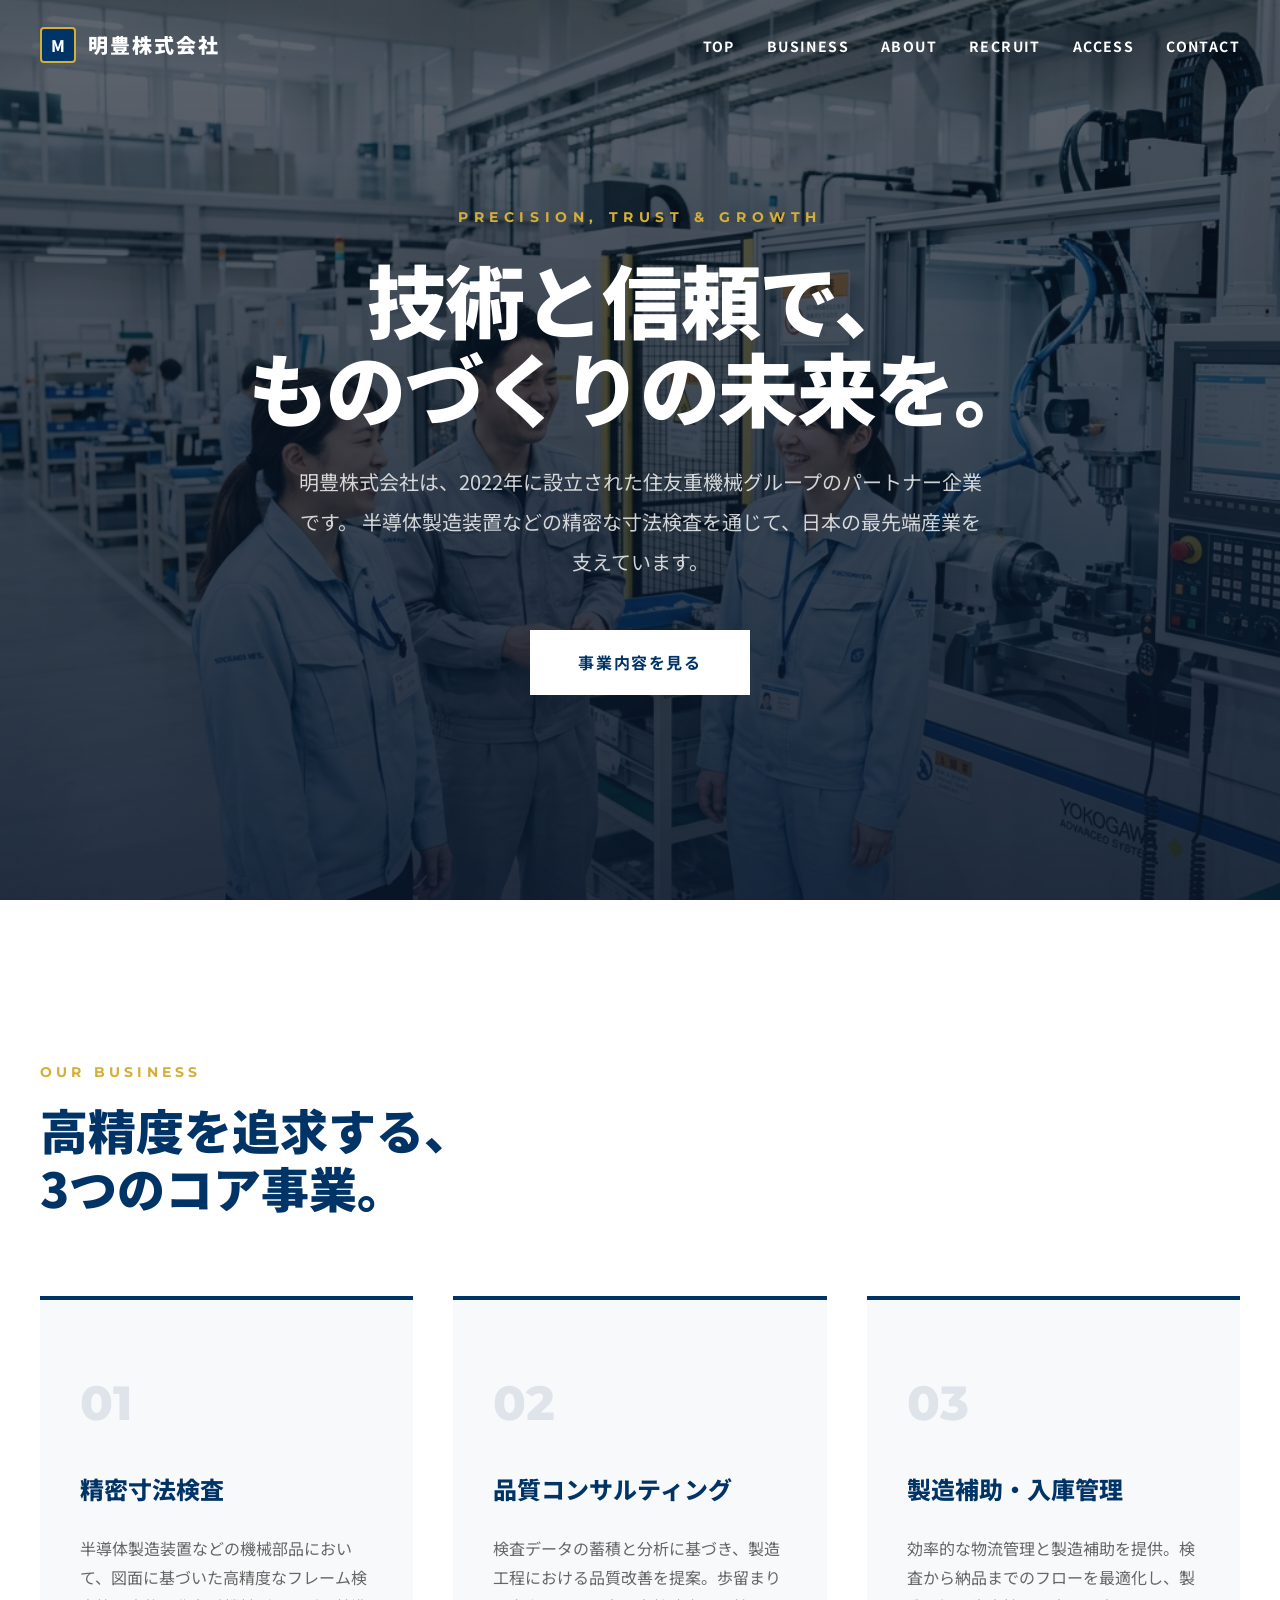
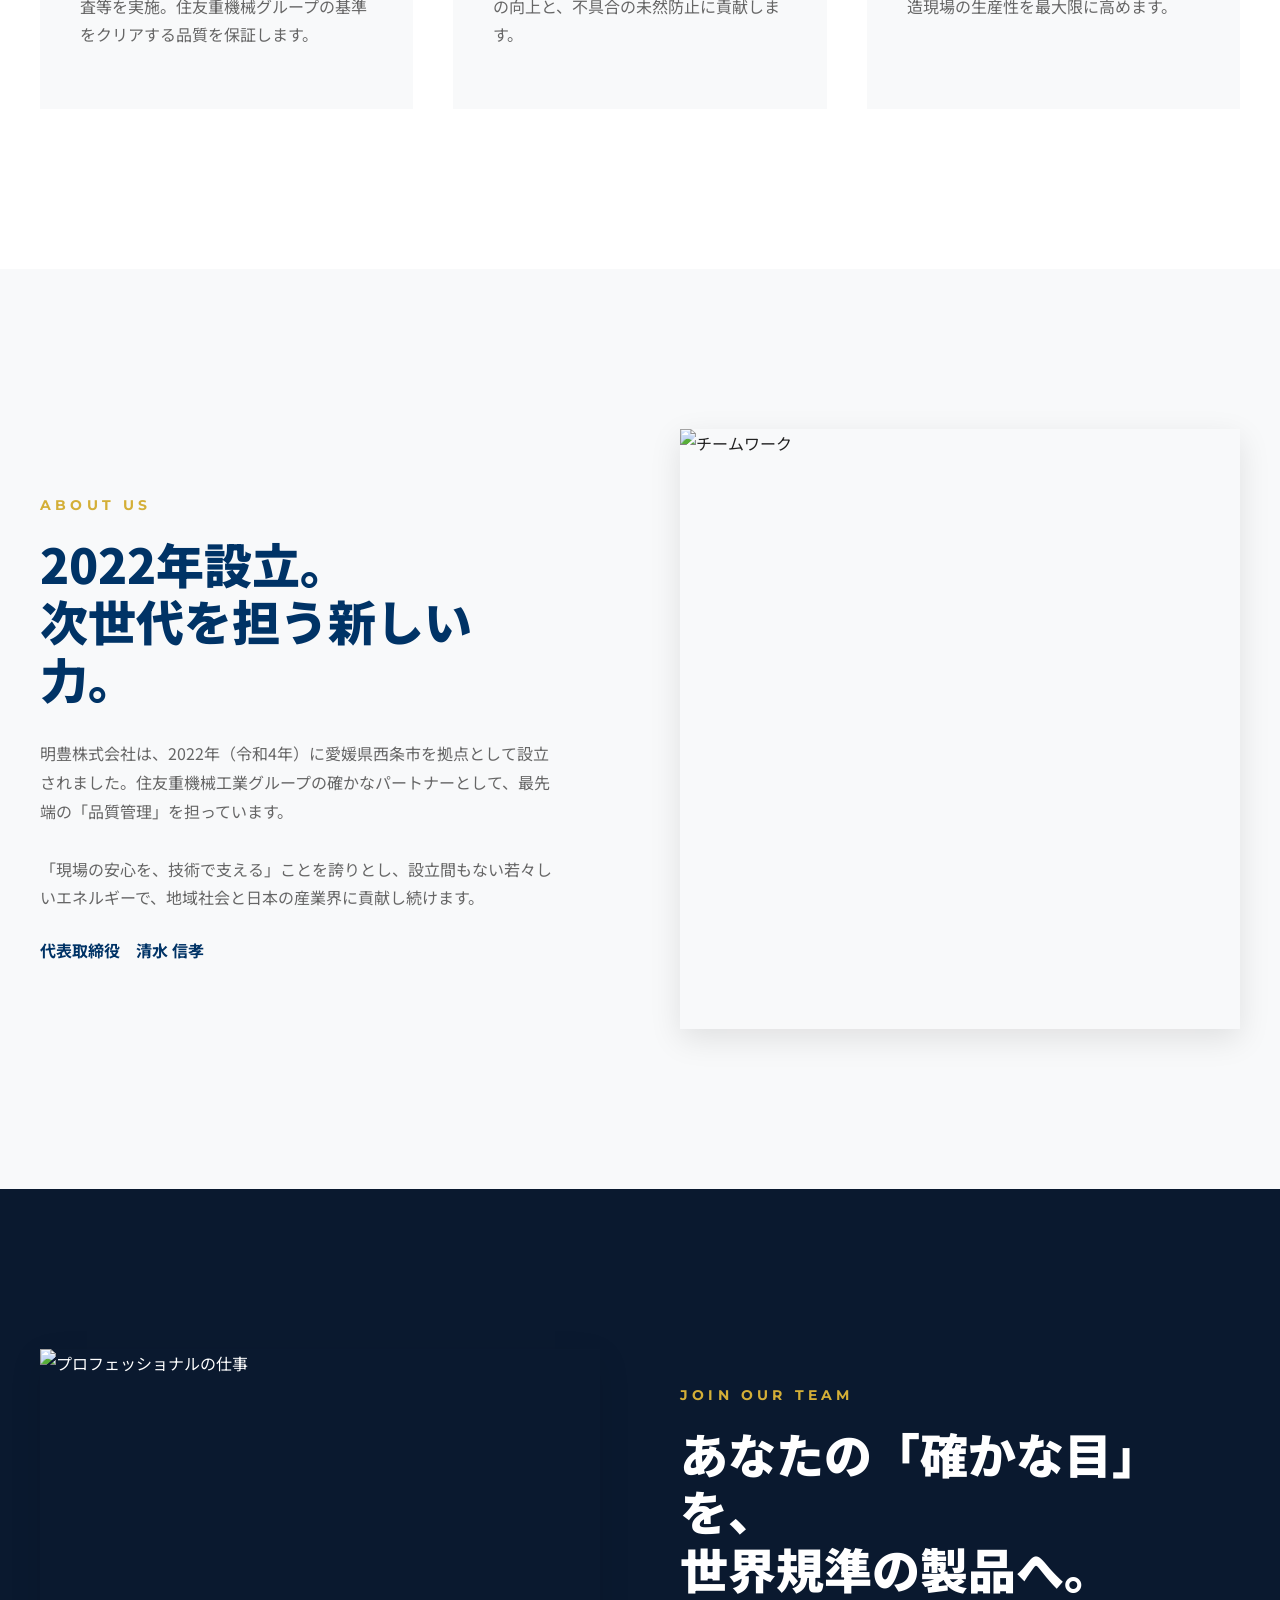
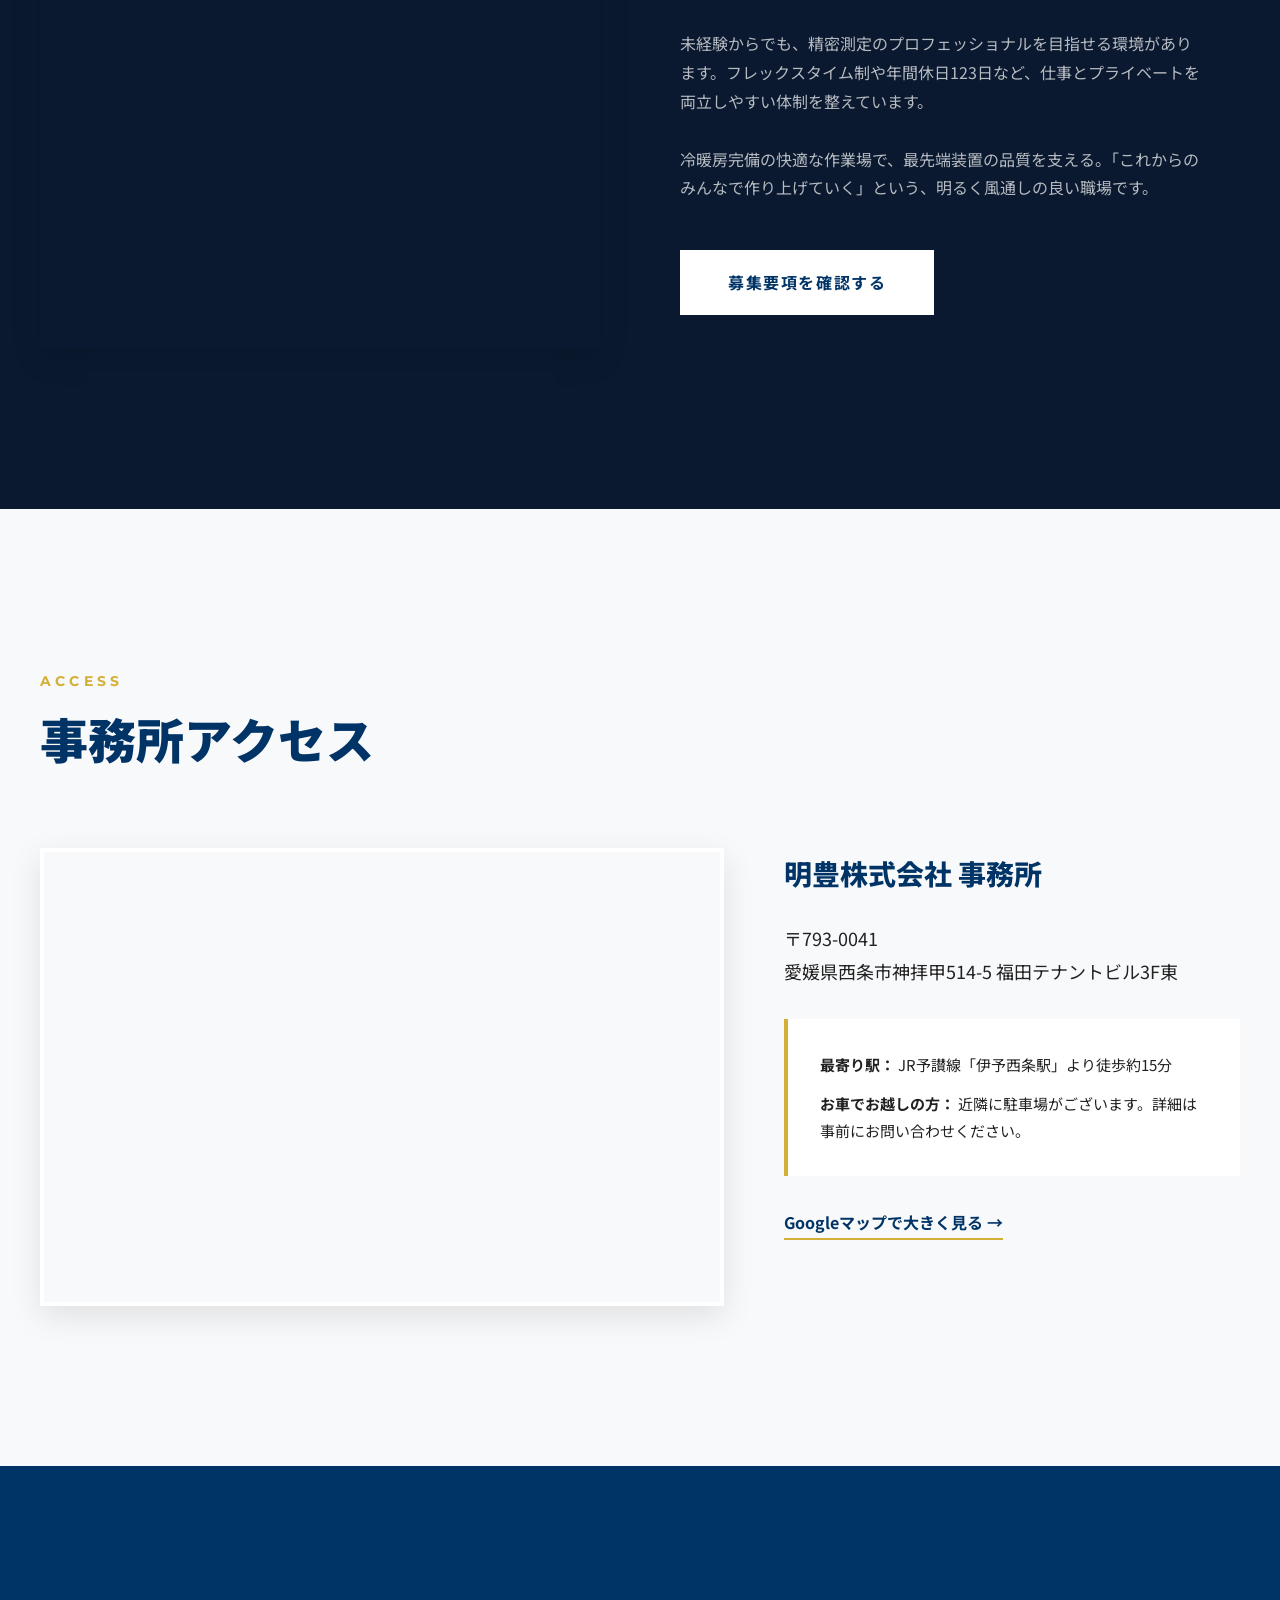
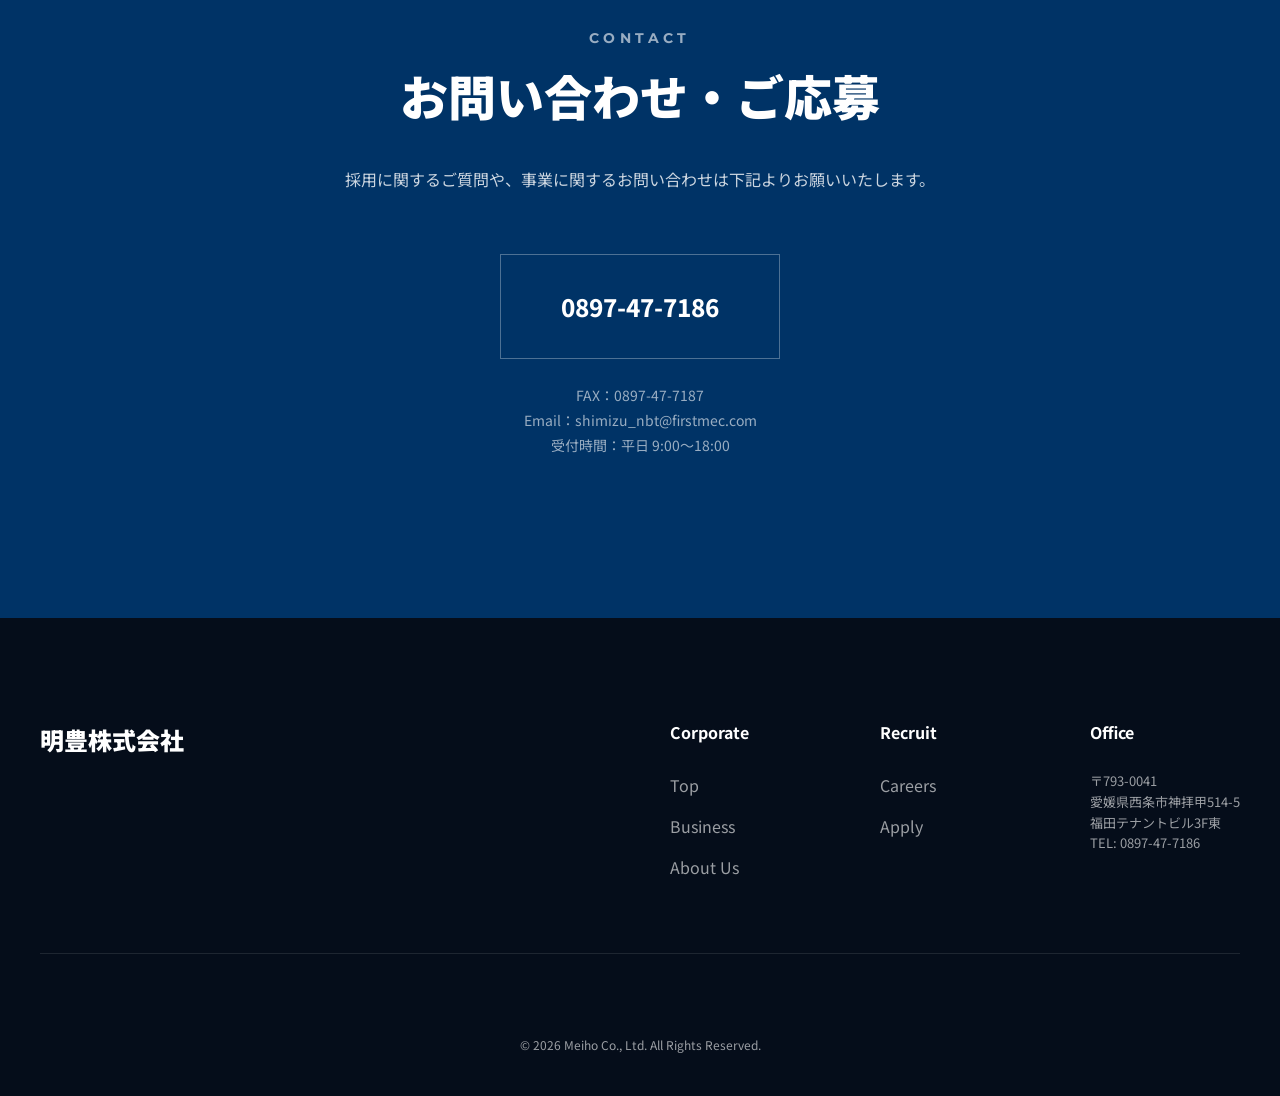
==== index.html @ 23fb0bcf "Initial commit with office map section" ====
<!DOCTYPE html>
<html lang="ja">
<head>
  <meta charset="UTF-8">
  <meta name="viewport" content="width=device-width, initial-scale=1.0">
  <title>明豊株式会社 | 住友重機械グループの精密検査・品質管理</title>
  <meta name="description" content="明豊株式会社は、住友重機械グループのパートナーとして、高精度な寸法検査と品質管理を提供しています。製造現場の「安心」と「信頼」を技術で支えます。">
  <link rel="stylesheet" href="style.css">
  <link rel="preconnect" href="https://fonts.googleapis.com">
  <link href="https://fonts.googleapis.com/css2?family=Noto+Sans+JP:wght@400;500;700;900&family=Montserrat:wght@400;700;800;900&display=swap" rel="stylesheet">
</head>
<body>

  <!-- ========== HEADER ========== -->
  <header class="header is-transparent" id="header">
    <div class="header__inner">
      <a href="index.html" class="header__logo">
        <!-- Logo Icon - Easily replaceable -->
        <div class="logo-icon">M</div>
        <span class="header__logo-text">明豊株式会社</span>
      </a>
      <nav class="header__nav">
        <ul class="header__nav-list">
          <li><a href="#top">Top</a></li>
          <li><a href="#business">Business</a></li>
          <li><a href="#about">About</a></li>
          <li><a href="#recruit">Recruit</a></li>
          <li><a href="#access">Access</a></li>
          <li><a href="#contact">Contact</a></li>
        </ul>
      </nav>
    </div>
  </header>

  <!-- ========== HERO ========== -->
  <section class="hero" id="top">
    <div class="hero__bg">
      <img src="factory_colleagues.png" alt="工場内での精密検査とチームワーク">
    </div>
    <div class="hero__overlay"></div>
    <div class="hero__content">
      <span class="hero__label" data-animate>Precision, Trust & Growth</span>
      <h1 class="hero__title" data-animate>
        技術と信頼で、<br>
        ものづくりの未来を。
      </h1>
      <p class="hero__lead" data-animate>
        明豊株式会社は、2022年に設立された住友重機械グループのパートナー企業です。
        半導体製造装置などの精密な寸法検査を通じて、日本の最先端産業を支えています。
      </p>
      <div class="hero__actions" data-animate>
        <a href="#business" class="btn btn--white">事業内容を見る</a>
      </div>
    </div>
  </section>

  <!-- ========== BUSINESS SECTION ========== -->
  <section class="section" id="business">
    <div class="section__inner">
      <div class="section-title-wrap" data-animate>
        <span class="section-label">Our Business</span>
        <h2 class="section-title">高精度を追求する、<br>3つのコア事業。</h2>
      </div>
      <div class="business-grid">
        <div class="business-card" data-animate>
          <span class="business-card__num">01</span>
          <h3 class="business-card__title">精密寸法検査</h3>
          <p class="business-card__text">
            半導体製造装置などの機械部品において、図面に基づいた高精度なフレーム検査等を実施。住友重機械グループの基準をクリアする品質を保証します。
          </p>
        </div>
        <div class="business-card" data-animate>
          <span class="business-card__num">02</span>
          <h3 class="business-card__title">品質コンサルティング</h3>
          <p class="business-card__text">
            検査データの蓄積と分析に基づき、製造工程における品質改善を提案。歩留まりの向上と、不具合の未然防止に貢献します。
          </p>
        </div>
        <div class="business-card" data-animate>
          <span class="business-card__num">03</span>
          <h3 class="business-card__title">製造補助・入庫管理</h3>
          <p class="business-card__text">
            効率的な物流管理と製造補助を提供。検査から納品までのフローを最適化し、製造現場の生産性を最大限に高めます。
          </p>
        </div>
      </div>
    </div>
  </section>

  <!-- ========== ABOUT SECTION ========== -->
  <section class="section" id="about" style="background: var(--color-bg-light);">
    <div class="section__inner">
      <div class="recruit-grid">
        <div class="recruit-content" data-animate>
          <span class="section-label">About Us</span>
          <h2 class="section-title">2022年設立。<br>次世代を担う新しい力。</h2>
          <p style="margin-top: 32px; color: var(--color-text-muted);">
            明豊株式会社は、2022年（令和4年）に愛媛県西条市を拠点として設立されました。住友重機械工業グループの確かなパートナーとして、最先端の「品質管理」を担っています。<br><br>
            「現場の安心を、技術で支える」ことを誇りとし、設立間もない若々しいエネルギーで、地域社会と日本の産業界に貢献し続けます。
          </p>
          <p style="margin-top: 24px; font-weight: 700; color: var(--color-primary);">
            代表取締役　清水 信孝
          </p>
        </div>
        <div class="recruit-image" data-animate>
          <img src="https://images.unsplash.com/photo-1581091226825-a6a2a5aee158?auto=format&fit=crop&q=80&w=1000" alt="チームワーク">
        </div>
      </div>
    </div>
  </section>

  <!-- ========== RECRUIT SECTION ========== -->
  <section class="section recruit" id="recruit">
    <div class="section__inner">
      <div class="recruit-grid">
        <div class="recruit-image" data-animate>
          <img src="https://images.unsplash.com/photo-1565793298595-6a879b1d9492?auto=format&fit=crop&q=80&w=1000" alt="プロフェッショナルの仕事">
        </div>
        <div class="recruit-content" data-animate>
          <span class="section-label">Join Our Team</span>
          <h2 class="section-title">あなたの「確かな目」を、<br>世界規準の製品へ。</h2>
          <p style="margin-top: 32px; color: rgba(255,255,255,0.7);">
            未経験からでも、精密測定のプロフェッショナルを目指せる環境があります。フレックスタイム制や年間休日123日など、仕事とプライベートを両立しやすい体制を整えています。<br><br>
            冷暖房完備の快適な作業場で、最先端装置の品質を支える。「これからのみんなで作り上げていく」という、明るく風通しの良い職場です。
          </p>
          <div style="margin-top: 48px;">
            <a href="#contact" class="btn btn--white">募集要項を確認する</a>
          </div>
        </div>
      </div>
    </div>
  </section>

  <!-- ========== ACCESS SECTION ========== -->
  <section class="section access" id="access" style="background: var(--color-bg-light);">
    <div class="section__inner">
      <div class="section-title-wrap" data-animate>
        <span class="section-label">Access</span>
        <h2 class="section-title">事務所アクセス</h2>
      </div>
      <div class="access-grid" data-animate>
        <div class="access-map">
          <iframe src="https://www.google.com/maps/embed?pb=!1m16!1m12!1m3!1d3310.974488007001!2d133.1778161762899!3d33.91605617320864!2m3!1f0!2f0!3f0!3m2!1i1024!2i768!4f13.1!2m1!1z5oSb5aqb55yM6KW_5p2h5biC56We5oud55SyNTE0LTU!5e0!3m2!1sja!2sjp!4v1776256854699!5m2!1sja!2sjp" width="100%" height="450" style="border:0;" allowfullscreen="" loading="lazy" referrerpolicy="no-referrer-when-downgrade"></iframe>
        </div>
        <div class="access-info">
          <h3 class="access-info__title">明豊株式会社 事務所</h3>
          <p class="access-info__address">
            〒793-0041<br>
            愛媛県西条市神拝甲514-5 福田テナントビル3F東
          </p>
          <div class="access-info__details">
            <p><strong>最寄り駅：</strong> JR予讃線「伊予西条駅」より徒歩約15分</p>
            <p><strong>お車でお越しの方：</strong> 近隣に駐車場がございます。詳細は事前にお問い合わせください。</p>
          </div>
          <div style="margin-top: 32px;">
            <a href="https://www.google.com/maps/search/?api=1&query=愛媛県西条市神拝甲514-5" target="_blank" class="btn-text">Googleマップで大きく見る →</a>
          </div>
        </div>
      </div>
    </div>
  </section>

  <!-- ========== CONTACT SECTION ========== -->
  <section class="section contact" id="contact">
    <div class="section__inner">
      <span class="section-label" style="color: rgba(255,255,255,0.6);" data-animate>Contact</span>
      <h2 class="section-title" data-animate>お問い合わせ・ご応募</h2>
      <p style="margin-bottom: 60px; color: rgba(255,255,255,0.8);" data-animate>
        採用に関するご質問や、事業に関するお問い合わせは下記よりお願いいたします。
      </p>
      <a href="tel:0897477186" class="contact-button" data-animate>
        0897-47-7186
      </a>
      <p style="margin-top: 24px; font-size: 0.875rem; color: rgba(255,255,255,0.6);" data-animate>
        FAX：0897-47-7187<br>
        Email：shimizu_nbt@firstmec.com<br>
        受付時間：平日 9:00〜18:00
      </p>
    </div>
  </section>

  <!-- ========== FOOTER ========== -->
  <footer class="footer">
    <div class="footer__inner">
      <div class="footer-top">
        <div class="footer-logo">明豊株式会社</div>
        <div class="footer-links">
          <div>
            <h4>Corporate</h4>
            <ul>
              <li><a href="#top">Top</a></li>
              <li><a href="#business">Business</a></li>
              <li><a href="#about">About Us</a></li>
            </ul>
          </div>
          <div>
            <h4>Recruit</h4>
            <ul>
              <li><a href="#recruit">Careers</a></li>
              <li><a href="#contact">Apply</a></li>
            </ul>
          </div>
          <div>
            <h4>Office</h4>
            <p style="font-size: 0.8125rem; line-height: 1.6;">
              〒793-0041<br>愛媛県西条市神拝甲514-5<br>福田テナントビル3F東<br>
              TEL: 0897-47-7186
            </p>
          </div>
        </div>
      </div>
      <div class="footer-copyright">
        &copy; 2026 Meiho Co., Ltd. All Rights Reserved.
      </div>
    </div>
  </footer>

  <script>
    // Header Transparency & Scroll Logic
    const header = document.getElementById('header');
    
    window.addEventListener('scroll', () => {
      if (window.scrollY > 100) {
        header.classList.add('is-scrolled');
        header.classList.remove('is-transparent');
      } else {
        header.classList.remove('is-scrolled');
        header.classList.add('is-transparent');
      }
    });

    // Intersection Observer for Animations
    const observerOptions = {
      threshold: 0.1,
      rootMargin: '0px 0px -50px 0px'
    };

    const observer = new IntersectionObserver((entries) => {
      entries.forEach(entry => {
        if (entry.isIntersecting) {
          entry.target.classList.add('is-visible');
        }
      });
    }, observerOptions);

    document.querySelectorAll('[data-animate]').forEach(el => observer.observe(el));

    // Smooth Scroll Offset
    document.querySelectorAll('a[href^="#"]').forEach(anchor => {
      anchor.addEventListener('click', function (e) {
        e.preventDefault();
        const target = document.querySelector(this.getAttribute('href'));
        if (target) {
          const headerHeight = 70;
          const targetPosition = target.getBoundingClientRect().top + window.pageYOffset - headerHeight;
          window.scrollTo({
            top: targetPosition,
            behavior: 'smooth'
          });
        }
      });
    });
  </script>
</body>
</html>
---- style.css ----
/* ==========================================
   明豊株式会社 コーポレートサイト - プレミアム・スタイルシート
   ========================================== */

/* ---------- デザインシステム ---------- */
:root {
  /* Colors - SMM Inspired */
  --color-primary:   #003366;   /* ディープブルー（信頼・誠実） */
  --color-primary-light: #004d99;
  --color-accent:    #d4af37;   /* プレミアムゴールド（品質・価値） */
  --color-accent-hover: #b8962d;
  --color-text:      #222222;
  --color-text-muted: #666666;
  --color-white:     #ffffff;
  --color-bg-light:  #f8f9fa;
  --color-bg-dark:   #0a192f;
  --color-border:    #e5e7eb;

  /* Typography */
  --font-jp: 'Noto Sans JP', -apple-system, BlinkMacSystemFont, "Segoe UI", Roboto, "Helvetica Neue", Arial, sans-serif;
  --font-en: 'Montserrat', sans-serif;

  /* Spacing */
  --space-unit: 1rem;
  --container-max: 1280px;

  /* Shadows & Effects */
  --shadow-sm: 0 1px 3px rgba(0,0,0,0.12);
  --shadow-md: 0 4px 6px rgba(0,0,0,0.08);
  --shadow-lg: 0 10px 30px rgba(0,0,0,0.1);
  --transition: all 0.4s cubic-bezier(0.165, 0.84, 0.44, 1);
  --glass: blur(10px) rgba(255, 255, 255, 0.8);
}

/* ---------- 共通・ベース ---------- */
*, *::before, *::after {
  box-sizing: border-box;
  margin: 0;
  padding: 0;
}

html {
  scroll-behavior: smooth;
  font-size: 16px;
}

body {
  font-family: var(--font-jp);
  color: var(--color-text);
  background: var(--color-white);
  line-height: 1.8;
  -webkit-font-smoothing: antialiased;
  overflow-x: hidden;
}

img { max-width: 100%; height: auto; display: block; }
a { color: inherit; text-decoration: none; transition: var(--transition); }
ul, ol { list-style: none; }
button { font-family: inherit; cursor: pointer; border: none; background: none; outline: none; }

/* ---------- アニメーション ---------- */
[data-animate] {
  opacity: 0;
  transform: translateY(30px);
  transition: opacity 0.8s ease, transform 0.8s ease;
}

[data-animate].is-visible {
  opacity: 1;
  transform: translateY(0);
}

@keyframes heroZoom {
  from { transform: scale(1.1); }
  to { transform: scale(1); }
}

/* ---------- HEADER ---------- */
.header {
  position: fixed;
  top: 0;
  left: 0;
  width: 100%;
  z-index: 1000;
  height: 90px;
  display: flex;
  align-items: center;
  transition: var(--transition);
  padding: 0 40px;
}

.header.is-scrolled {
  height: 70px;
  background: var(--glass);
  box-shadow: var(--shadow-md);
  backdrop-filter: blur(15px);
}

.header__inner {
  display: flex;
  align-items: center;
  justify-content: space-between;
  width: 100%;
  max-width: var(--container-max);
  margin: 0 auto;
}

/* Logo Logic */
.header__logo {
  display: flex;
  align-items: center;
  gap: 12px;
}

.logo-icon {
  width: 36px;
  height: 36px;
  background: var(--color-primary);
  display: flex;
  align-items: center;
  justify-content: center;
  color: var(--color-white);
  font-weight: 800;
  border-radius: 4px;
  border: 2px solid var(--color-accent);
}

.header__logo-text {
  font-size: 1.25rem;
  font-weight: 900;
  letter-spacing: 0.1em;
  color: var(--color-primary);
}

.header.is-transparent .header__logo-text {
  color: var(--color-white);
}

.header.is-scrolled .header__logo-text {
  color: var(--color-primary);
}

/* Navigation */
.header__nav {
  display: flex;
  align-items: center;
}

.header__nav-list {
  display: flex;
  gap: 32px;
}

.header__nav-list a {
  font-size: 0.875rem;
  font-weight: 700;
  text-transform: uppercase;
  letter-spacing: 0.1em;
  color: var(--color-text);
  position: relative;
  padding: 4px 0;
}

.header.is-transparent:not(.is-scrolled) .header__nav-list a {
  color: var(--color-white);
}

.header__nav-list a::after {
  content: '';
  position: absolute;
  bottom: 0;
  left: 0;
  width: 0;
  height: 2px;
  background: var(--color-accent);
  transition: var(--transition);
}

.header__nav-list a:hover::after {
  width: 100%;
}

/* ---------- HERO ---------- */
.hero {
  position: relative;
  height: 100vh;
  display: flex;
  align-items: center;
  justify-content: center;
  background: var(--color-bg-dark);
  overflow: hidden;
}

.hero__bg {
  position: absolute;
  top: 0;
  left: 0;
  width: 100%;
  height: 100%;
  z-index: 1;
}

.hero__bg img {
  width: 100%;
  height: 100%;
  object-fit: cover;
  animation: heroZoom 10s ease-out forwards;
  filter: brightness(0.6);
}

.hero__overlay {
  position: absolute;
  inset: 0;
  background: linear-gradient(to bottom, rgba(10, 25, 47, 0.4) 0%, rgba(10, 25, 47, 0.8) 100%);
  z-index: 2;
}

.hero__content {
  position: relative;
  z-index: 3;
  text-align: center;
  color: var(--color-white);
  padding: 0 20px;
}

.hero__label {
  font-family: var(--font-en);
  font-size: 0.875rem;
  font-weight: 700;
  text-transform: uppercase;
  letter-spacing: 0.4em;
  color: var(--color-accent);
  margin-bottom: 24px;
  display: block;
}

.hero__title {
  font-size: clamp(2.5rem, 8vw, 5rem);
  font-weight: 900;
  line-height: 1.1;
  margin-bottom: 32px;
  letter-spacing: -0.02em;
}

.hero__lead {
  font-size: clamp(1rem, 2vw, 1.25rem);
  max-width: 700px;
  margin: 0 auto 48px;
  color: rgba(255,255,255,0.8);
  line-height: 2;
}

.btn {
  display: inline-flex;
  align-items: center;
  justify-content: center;
  padding: 18px 48px;
  font-size: 1rem;
  font-weight: 700;
  letter-spacing: 0.1em;
  border-radius: 0;
  transition: var(--transition);
  position: relative;
  overflow: hidden;
}

.btn--white {
  background: var(--color-white);
  color: var(--color-primary);
}

.btn--white:hover {
  background: var(--color-accent);
  color: var(--color-white);
  transform: translateY(-4px);
  box-shadow: var(--shadow-lg);
}

/* ---------- SECTIONS ---------- */
.section {
  padding: 160px 0;
}

.section__inner {
  max-width: var(--container-max);
  margin: 0 auto;
  padding: 0 40px;
}

.section-title-wrap {
  margin-bottom: 80px;
}

.section-label {
  font-family: var(--font-en);
  font-weight: 700;
  font-size: 0.875rem;
  letter-spacing: 0.3em;
  color: var(--color-accent);
  text-transform: uppercase;
  display: block;
  margin-bottom: 16px;
}

.section-title {
  font-size: clamp(2rem, 5vw, 3rem);
  font-weight: 900;
  color: var(--color-primary);
  line-height: 1.2;
}

/* ---------- BUSINESS / SERVICES ---------- */
.business-grid {
  display: grid;
  grid-template-columns: repeat(3, 1fr);
  gap: 40px;
}

.business-card {
  background: var(--color-bg-light);
  padding: 60px 40px;
  border-top: 4px solid var(--color-primary);
  transition: var(--transition);
}

.business-card:hover {
  background: var(--color-white);
  transform: translateY(-10px);
  box-shadow: var(--shadow-lg);
  border-top-color: var(--color-accent);
}

.business-card__num {
  font-family: var(--font-en);
  font-weight: 800;
  font-size: 3rem;
  color: rgba(0, 51, 102, 0.1);
  margin-bottom: 20px;
  display: block;
}

.business-card__title {
  font-size: 1.5rem;
  font-weight: 800;
  color: var(--color-primary);
  margin-bottom: 24px;
}

.business-card__text {
  font-size: 1rem;
  color: var(--color-text-muted);
}

/* ---------- INTERVIEW / RECRUIT ---------- */
.recruit {
  background: var(--color-bg-dark);
  color: var(--color-white);
}

.recruit .section-title {
  color: var(--color-white);
}

.recruit-grid {
  display: grid;
  grid-template-columns: 1fr 1fr;
  gap: 80px;
  align-items: center;
}

.recruit-content {
  padding-right: 40px;
}

.recruit-image img {
  width: 100%;
  height: 600px;
  object-fit: cover;
  box-shadow: var(--shadow-lg);
}

/* ---------- ACCESS ---------- */
.access {
  background: var(--color-bg-light);
}

.access-grid {
  display: grid;
  grid-template-columns: 1.5fr 1fr;
  gap: 60px;
  align-items: flex-start;
}

.access-map {
  box-shadow: var(--shadow-lg);
  line-height: 0;
  border: 4px solid var(--color-white);
}

.access-map iframe {
  filter: grayscale(0.2) contrast(1.1);
  transition: var(--transition);
}

.access-map:hover iframe {
  filter: grayscale(0) contrast(1);
}

.access-info__title {
  font-size: 1.75rem;
  font-weight: 800;
  color: var(--color-primary);
  margin-bottom: 24px;
}

.access-info__address {
  font-size: 1.125rem;
  color: var(--color-text);
  margin-bottom: 32px;
  line-height: 1.8;
}

.access-info__details {
  background: var(--color-white);
  padding: 32px;
  border-left: 4px solid var(--color-accent);
  font-size: 0.9375rem;
}

.access-info__details p {
  margin-bottom: 12px;
}

.access-info__details p:last-child {
  margin-bottom: 0;
}

.btn-text {
  font-weight: 700;
  color: var(--color-primary);
  border-bottom: 2px solid var(--color-accent);
  padding-bottom: 4px;
  transition: var(--transition);
}

.btn-text:hover {
  color: var(--color-accent);
  padding-right: 8px;
}

@media (max-width: 960px) {
  .access-grid {
    grid-template-columns: 1fr;
    gap: 40px;
  }
}

/* ---------- CONTACT ---------- */
.contact {
  background: var(--color-primary);
  color: var(--color-white);
  text-align: center;
}

.contact .section-title {
  color: var(--color-white);
  margin-bottom: 40px;
}

.contact-button {
  display: inline-block;
  border: 1px solid rgba(255,255,255,0.3);
  padding: 30px 60px;
  font-size: 1.5rem;
  font-weight: 800;
  transition: var(--transition);
}

.contact-button:hover {
  background: var(--color-white);
  color: var(--color-primary);
}

/* ---------- FOOTER ---------- */
.footer {
  background: #050d1a;
  color: rgba(255,255,255,0.6);
  padding: 100px 0 40px;
}

.footer__inner {
  max-width: var(--container-max);
  margin: 0 auto;
  padding: 0 40px;
}

.footer-top {
  display: flex;
  justify-content: space-between;
  margin-bottom: 80px;
  border-bottom: 1px solid rgba(255,255,255,0.1);
  padding-bottom: 60px;
}

.footer-logo {
  font-size: 1.5rem;
  font-weight: 900;
  color: var(--color-white);
}

.footer-links {
  display: grid;
  grid-template-columns: repeat(3, 1fr);
  gap: 60px;
}

.footer-links h4 {
  color: var(--color-white);
  margin-bottom: 24px;
}

.footer-links li {
  margin-bottom: 12px;
}

.footer-copyright {
  text-align: center;
  font-size: 0.75rem;
}

/* ---------- MOBILE ---------- */
@media (max-width: 960px) {
  .header { padding: 0 20px; }
  .header__nav { display: none; }
  .section { padding: 100px 0; }
  .business-grid { grid-template-columns: 1fr; }
  .recruit-grid { grid-template-columns: 1fr; gap: 40px; }
  .recruit-content { padding-right: 0; }
  .recruit-image img { height: 400px; }
}
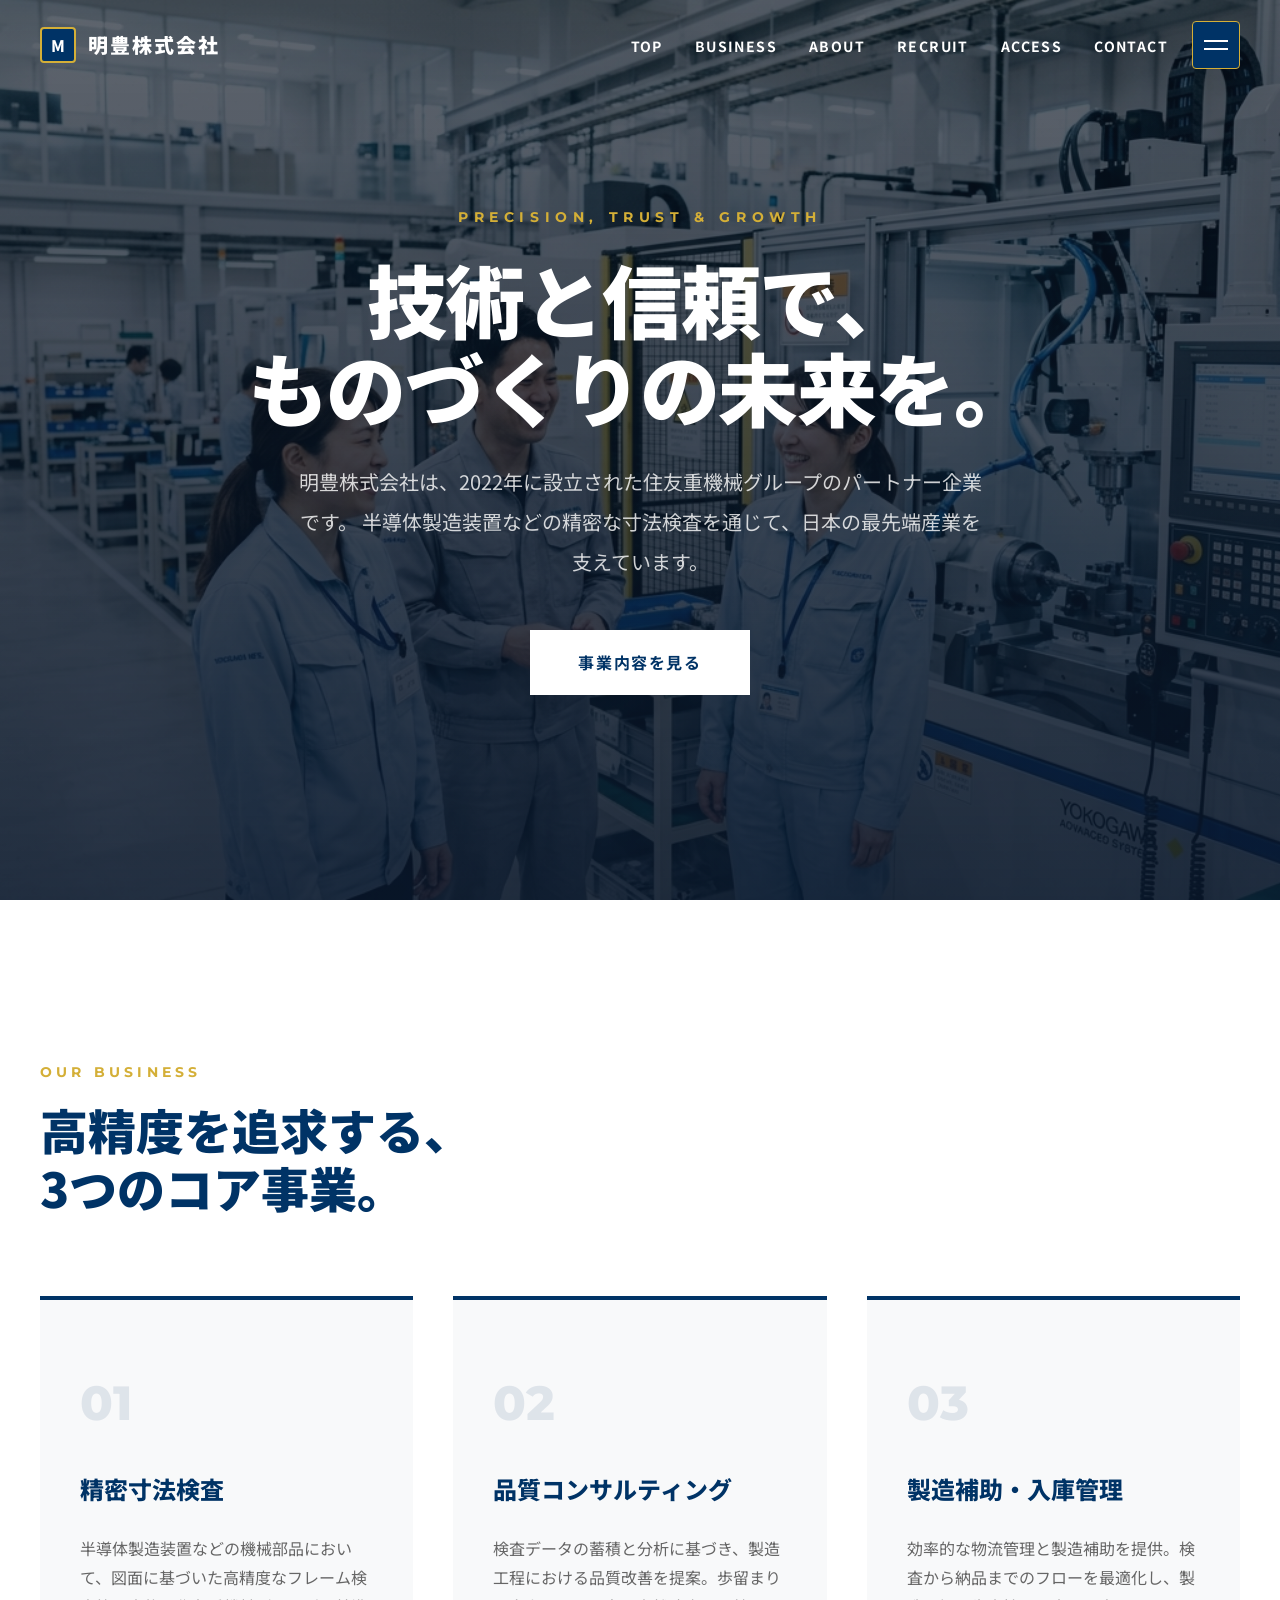
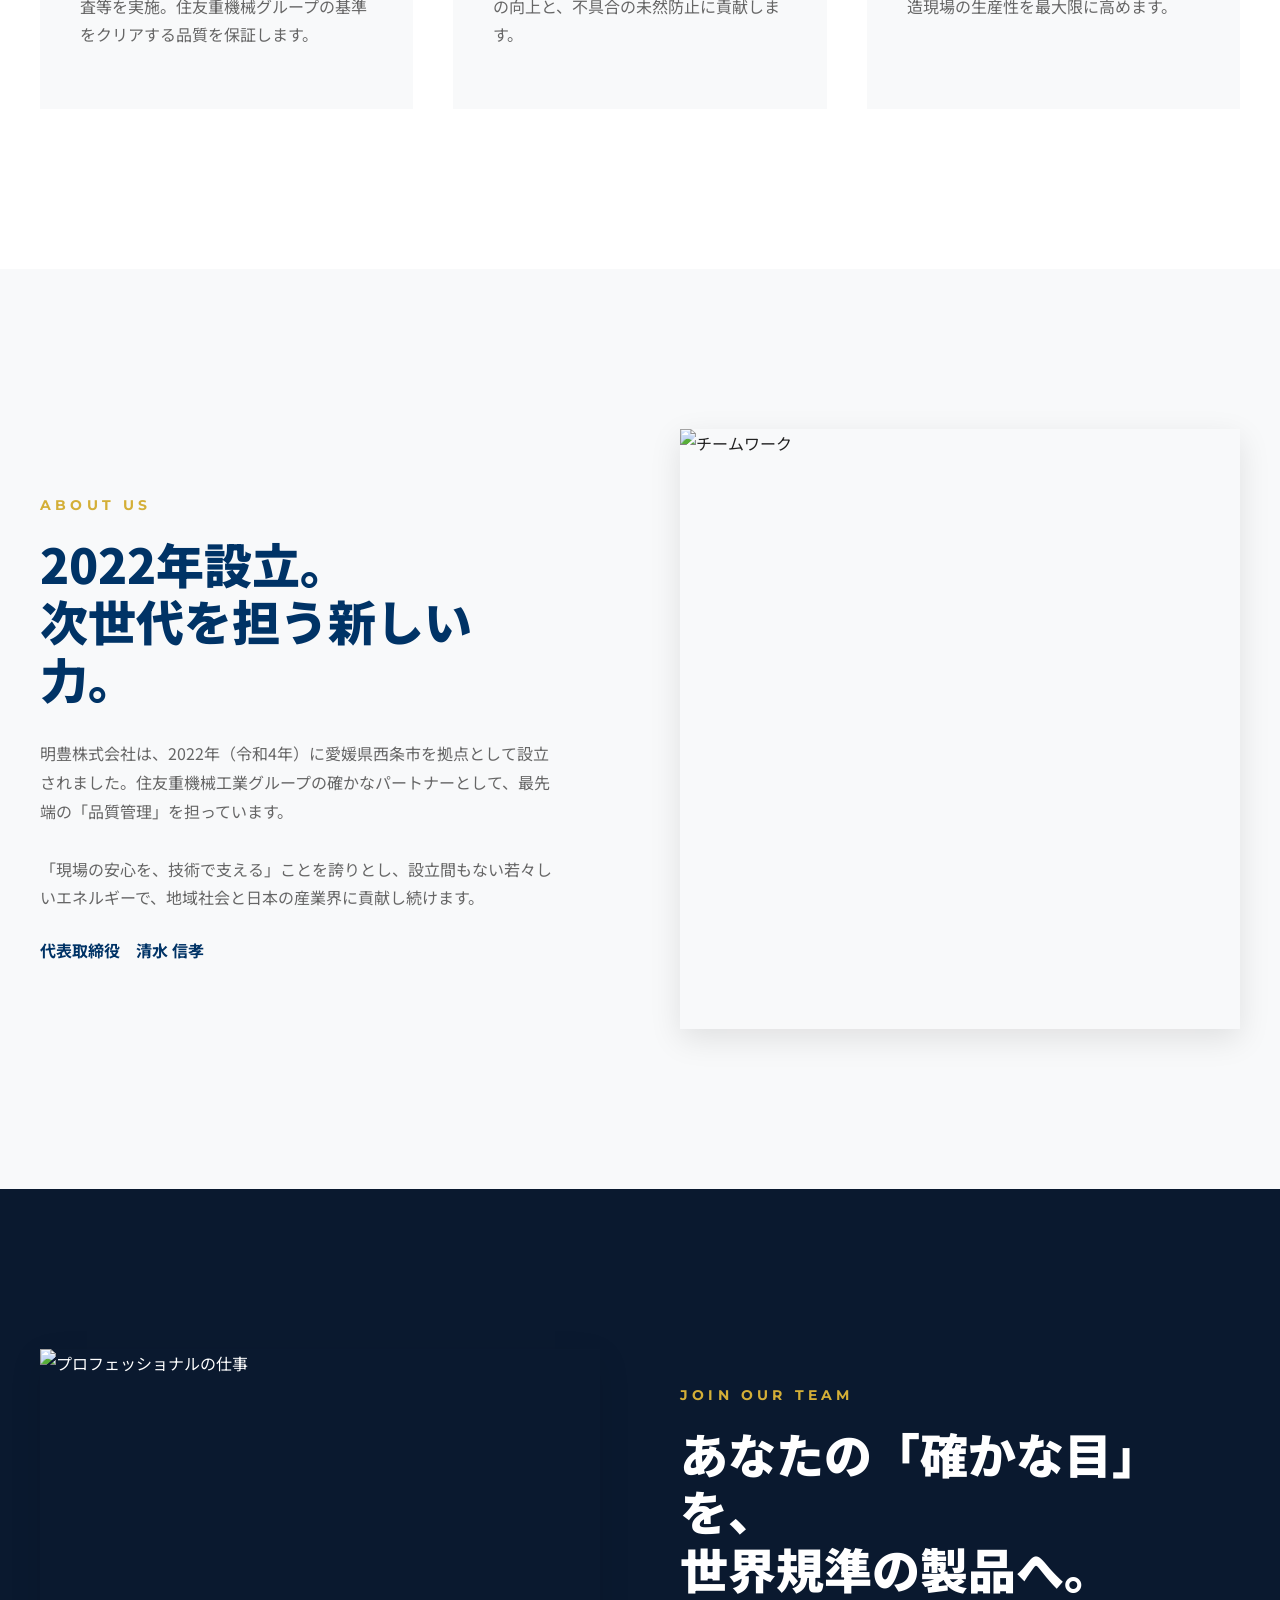
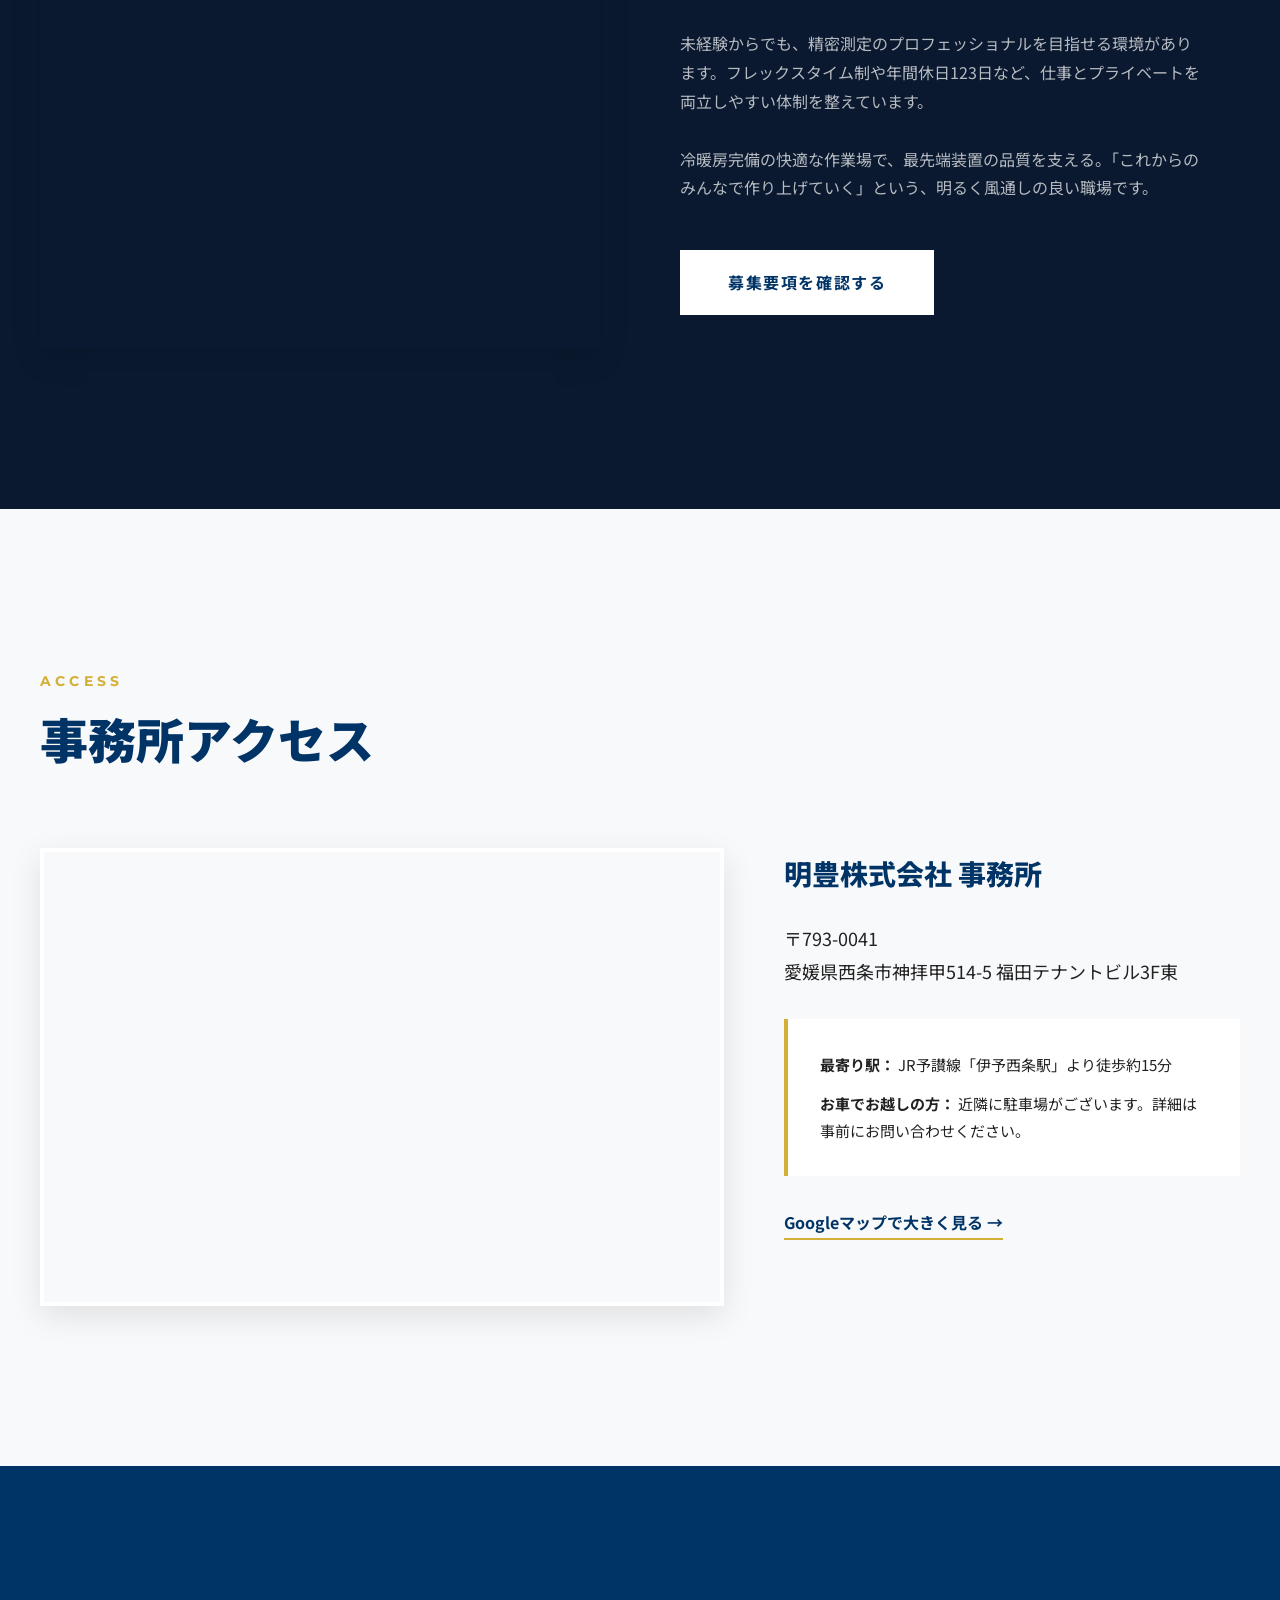
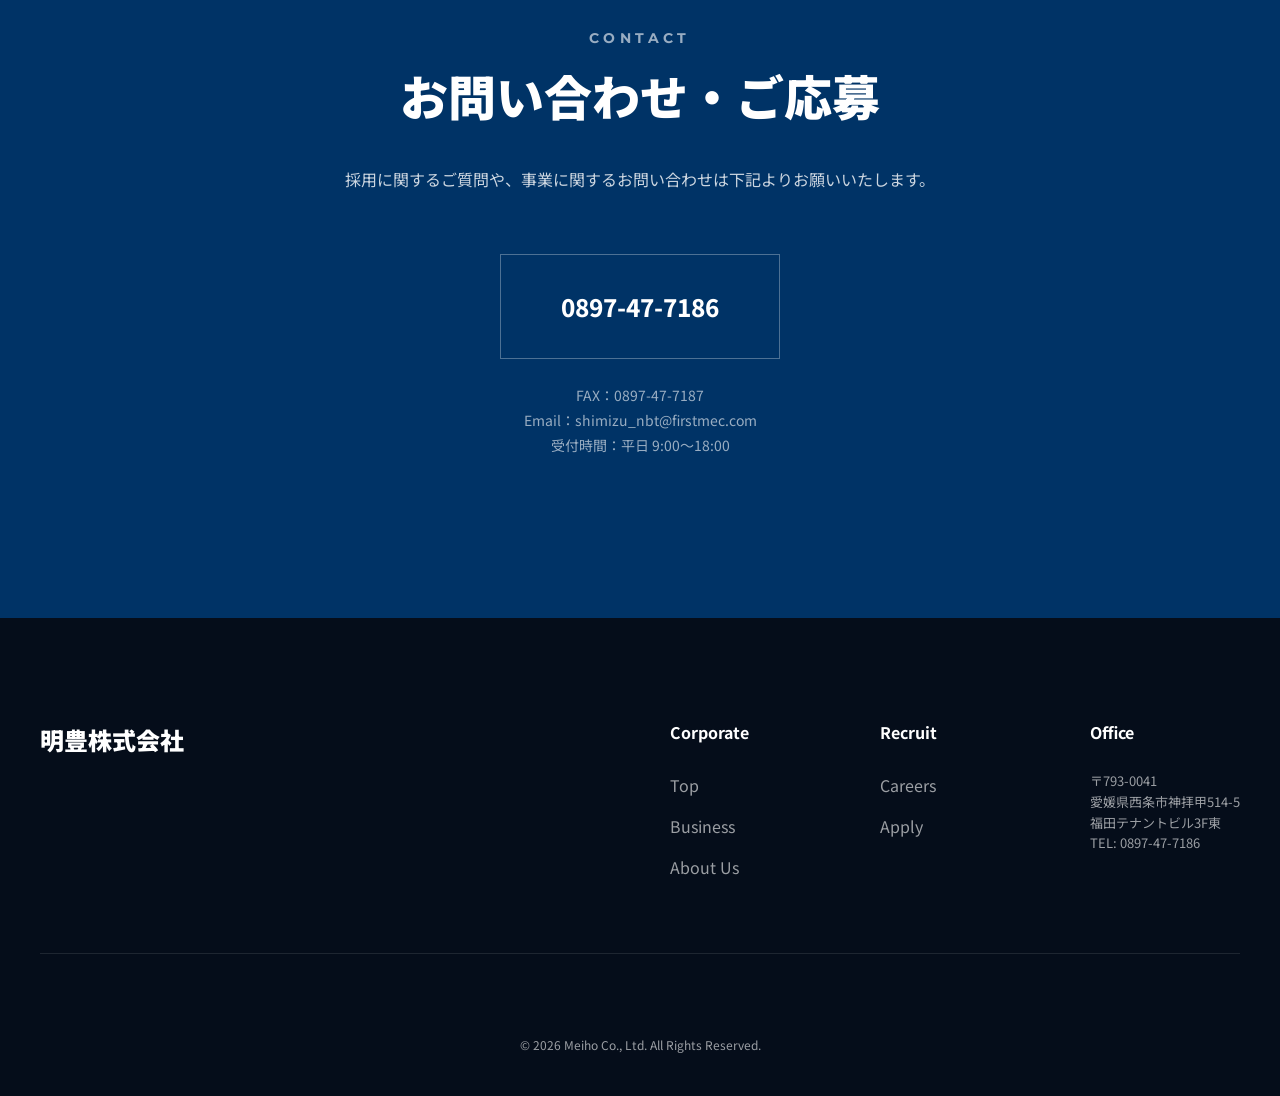
==== commit 0fd5b89d: "Add premium overlay menu with recruitment badges" ====
--- a/index.html
+++ b/index.html
@@ -19,16 +19,22 @@
         <div class="logo-icon">M</div>
         <span class="header__logo-text">明豊株式会社</span>
       </a>
-      <nav class="header__nav">
-        <ul class="header__nav-list">
-          <li><a href="#top">Top</a></li>
-          <li><a href="#business">Business</a></li>
-          <li><a href="#about">About</a></li>
-          <li><a href="#recruit">Recruit</a></li>
-          <li><a href="#access">Access</a></li>
-          <li><a href="#contact">Contact</a></li>
-        </ul>
-      </nav>
+      <div class="header__actions-wrap">
+        <nav class="header__nav">
+          <ul class="header__nav-list">
+            <li><a href="#top">Top</a></li>
+            <li><a href="#business">Business</a></li>
+            <li><a href="#about">About</a></li>
+            <li><a href="#recruit">Recruit</a></li>
+            <li><a href="#access">Access</a></li>
+            <li><a href="#contact">Contact</a></li>
+          </ul>
+        </nav>
+        <button class="menu-trigger" id="menu-open" aria-label="メニューを開く">
+          <span></span>
+          <span></span>
+        </button>
+      </div>
     </div>
   </header>
 
@@ -244,6 +250,23 @@
     }, observerOptions);
 
     document.querySelectorAll('[data-animate]').forEach(el => observer.observe(el));
+
+    // Overlay Menu Logic
+    const menuOpen = document.getElementById('menu-open');
+    const menuClose = document.getElementById('menu-close');
+    const menuOverlay = document.getElementById('menu-overlay');
+    const menuLinks = document.querySelectorAll('.menu-overlay__list a');
+
+    const toggleMenu = (isOpen) => {
+      menuOverlay.classList.toggle('is-active', isOpen);
+      document.body.style.overflow = isOpen ? 'hidden' : '';
+    };
+
+    menuOpen.addEventListener('click', () => toggleMenu(true));
+    menuClose.addEventListener('click', () => toggleMenu(false));
+    menuLinks.forEach(link => {
+      link.addEventListener('click', () => toggleMenu(false));
+    });
 
     // Smooth Scroll Offset
     document.querySelectorAll('a[href^="#"]').forEach(anchor => {
@@ -261,5 +284,40 @@
       });
     });
   </script>
+
+  <!-- ========== MENU OVERLAY ========== -->
+  <div class="menu-overlay" id="menu-overlay">
+    <button class="menu-overlay__close" id="menu-close" aria-label="メニューを閉じる">
+      <svg viewBox="0 0 24 24" width="32" height="32" stroke="currentColor" stroke-width="2" fill="none" stroke-linecap="round" stroke-linejoin="round"><line x1="18" y1="6" x2="6" y2="18"></line><line x1="6" y1="6" x2="18" y2="18"></line></svg>
+    </button>
+    <div class="menu-overlay__inner">
+      <nav class="menu-overlay__nav">
+        <ul class="menu-overlay__list">
+          <li><a href="#top">トップ <span class="arrow">→</span></a></li>
+          <li><a href="#business">精密寸法検査 <span class="arrow">→</span></a></li>
+          <li><a href="#business">入庫管理 <span class="arrow">→</span></a></li>
+          <li>
+            <a href="#recruit">
+              <div class="tag-row">
+                <span class="tag">正社員</span>
+                <span class="tag">新居浜市</span>
+              </div>
+              エンジニア <span class="arrow">→</span>
+            </a>
+          </li>
+          <li>
+            <a href="#recruit">
+              <div class="tag-row">
+                <span class="tag">アルバイト・パート</span>
+                <span class="tag">西条市</span>
+              </div>
+              部品入出庫スタッフ <span class="arrow">→</span>
+            </a>
+          </li>
+          <li><a href="privacy.html">プライバシーポリシー <span class="arrow">→</span></a></li>
+        </ul>
+      </nav>
+    </div>
+  </div>
 </body>
 </html>
--- a/style.css
+++ b/style.css
@@ -529,12 +529,145 @@
 }
 
 /* ---------- MOBILE ---------- */
-@media (max-width: 960px) {
-  .header { padding: 0 20px; }
-  .header__nav { display: none; }
-  .section { padding: 100px 0; }
-  .business-grid { grid-template-columns: 1fr; }
-  .recruit-grid { grid-template-columns: 1fr; gap: 40px; }
-  .recruit-content { padding-right: 0; }
-  .recruit-image img { height: 400px; }
-}
+/* ---------- MOBILE MENU TRIGGER ---------- */
+.header__actions-wrap {
+  display: flex;
+  align-items: center;
+  gap: 24px;
+}
+
+.menu-trigger {
+  width: 48px;
+  height: 48px;
+  background: var(--color-primary);
+  border: 1px solid var(--color-accent);
+  display: flex;
+  flex-direction: column;
+  justify-content: center;
+  align-items: center;
+  gap: 6px;
+  border-radius: 4px;
+  transition: var(--transition);
+}
+
+.menu-trigger:hover {
+  background: var(--color-primary-light);
+  transform: scale(1.05);
+}
+
+.menu-trigger span {
+  width: 24px;
+  height: 2px;
+  background: var(--color-white);
+  display: block;
+}
+
+/* ---------- MENU OVERLAY ---------- */
+.menu-overlay {
+  position: fixed;
+  inset: 0;
+  z-index: 2000;
+  background: rgba(10, 25, 47, 0.95);
+  backdrop-filter: blur(20px);
+  -webkit-backdrop-filter: blur(20px);
+  display: flex;
+  align-items: center;
+  justify-content: center;
+  opacity: 0;
+  visibility: hidden;
+  transition: opacity 0.5s ease, visibility 0.5s ease;
+}
+
+.menu-overlay.is-active {
+  opacity: 1;
+  visibility: visible;
+}
+
+.menu-overlay__close {
+  position: absolute;
+  top: 40px;
+  right: 40px;
+  color: var(--color-white);
+  background: rgba(255,255,255,0.1);
+  width: 60px;
+  height: 60px;
+  border-radius: 50%;
+  display: flex;
+  align-items: center;
+  justify-content: center;
+  transition: var(--transition);
+}
+
+.menu-overlay__close:hover {
+  background: var(--color-accent);
+  transform: rotate(90deg);
+}
+
+.menu-overlay__inner {
+  width: 100%;
+  max-width: 600px;
+  padding: 40px;
+}
+
+.menu-overlay__list {
+  display: flex;
+  flex-direction: column;
+  gap: 12px;
+}
+
+.menu-overlay__list li {
+  border-bottom: 1px solid rgba(255,255,255,0.1);
+}
+
+.menu-overlay__list a {
+  display: block;
+  padding: 24px 0;
+  color: var(--color-white);
+  font-size: clamp(1.25rem, 4vw, 1.75rem);
+  font-weight: 700;
+  display: flex;
+  align-items: center;
+  justify-content: space-between;
+  transition: var(--transition);
+}
+
+.menu-overlay__list a:hover {
+  color: var(--color-accent);
+  padding-left: 10px;
+}
+
+.menu-overlay__list .arrow {
+  opacity: 0.5;
+  transition: var(--transition);
+}
+
+.menu-overlay__list a:hover .arrow {
+  opacity: 1;
+  transform: translateX(10px);
+}
+
+/* Tags in Menu */
+.tag-row {
+  display: flex;
+  gap: 8px;
+  margin-bottom: 8px;
+}
+
+.tag {
+  font-size: 0.625rem;
+  background: var(--color-white);
+  color: var(--color-primary);
+  padding: 4px 10px;
+  font-weight: 800;
+  text-transform: uppercase;
+  letter-spacing: 0.05em;
+}
+
+@media (max-width: 600px) {
+  .menu-overlay__close {
+    top: 20px;
+    right: 20px;
+    width: 48px;
+    height: 48px;
+  }
+}
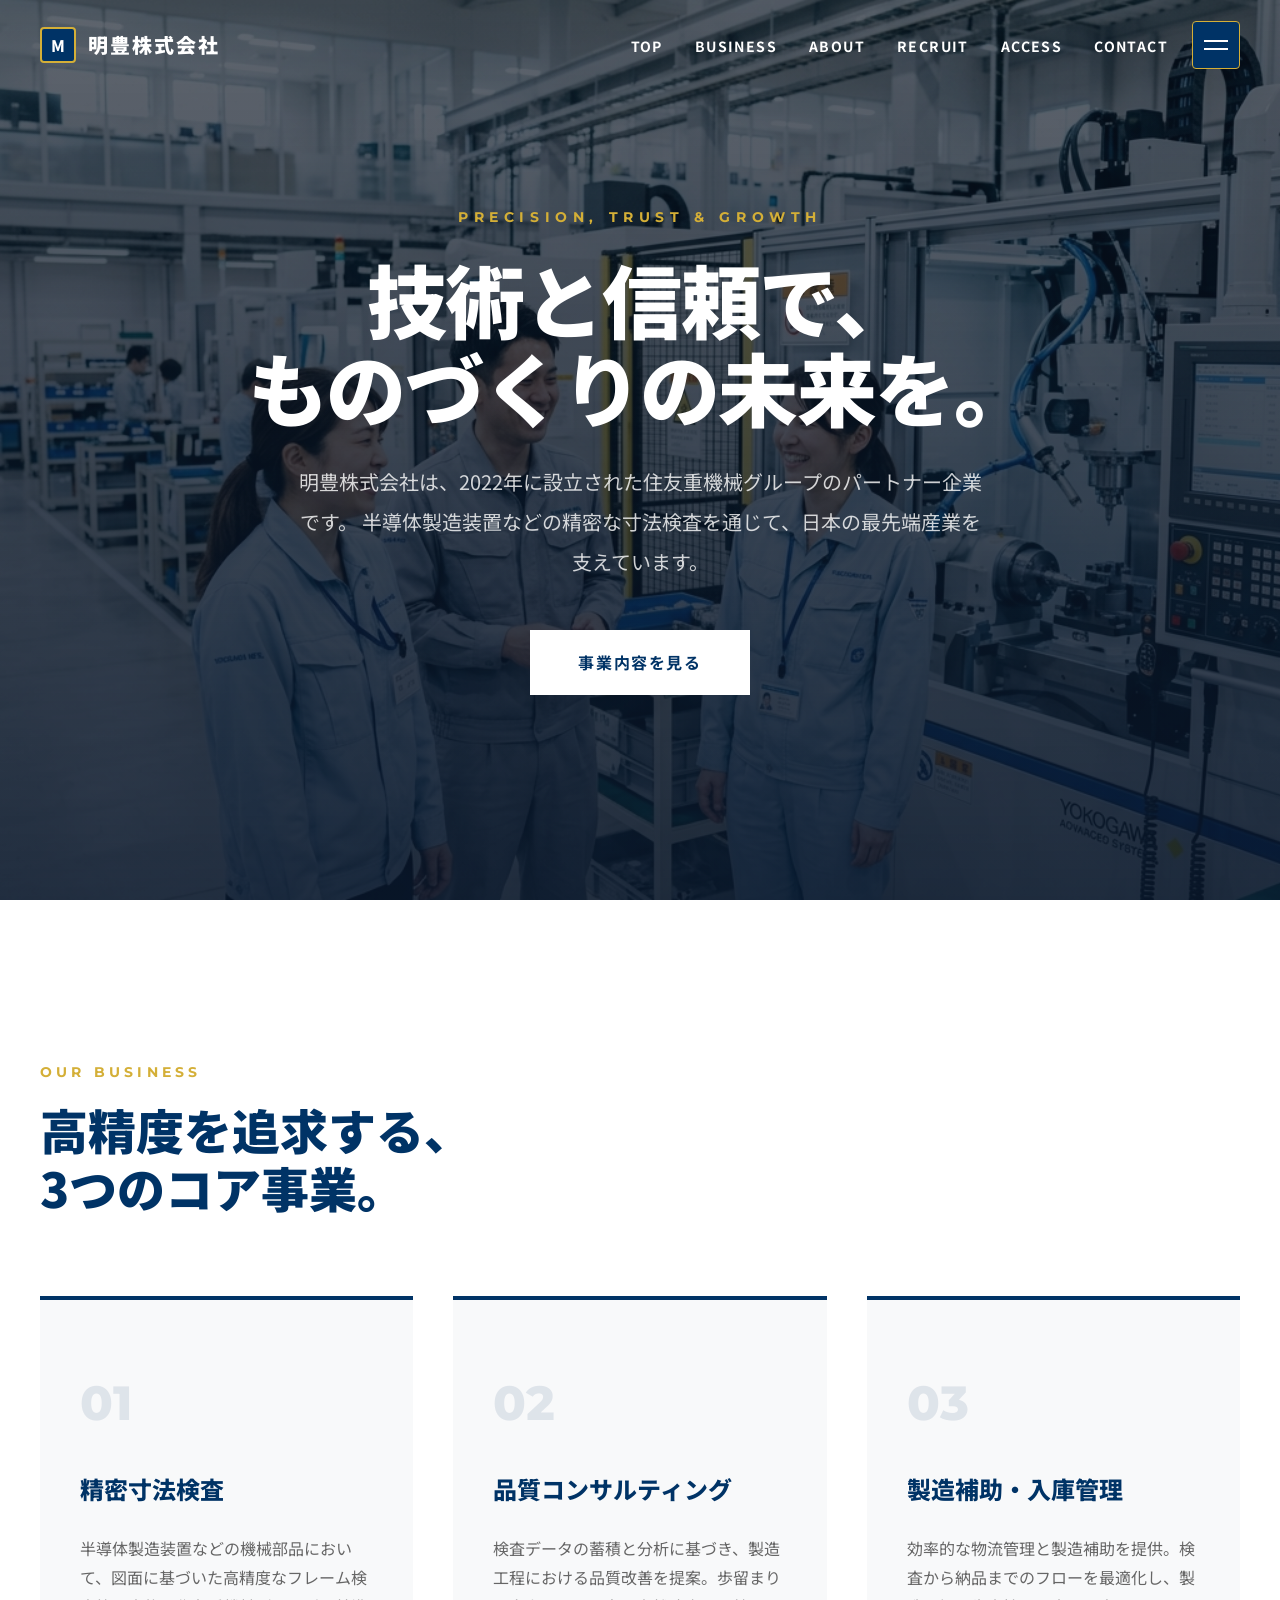
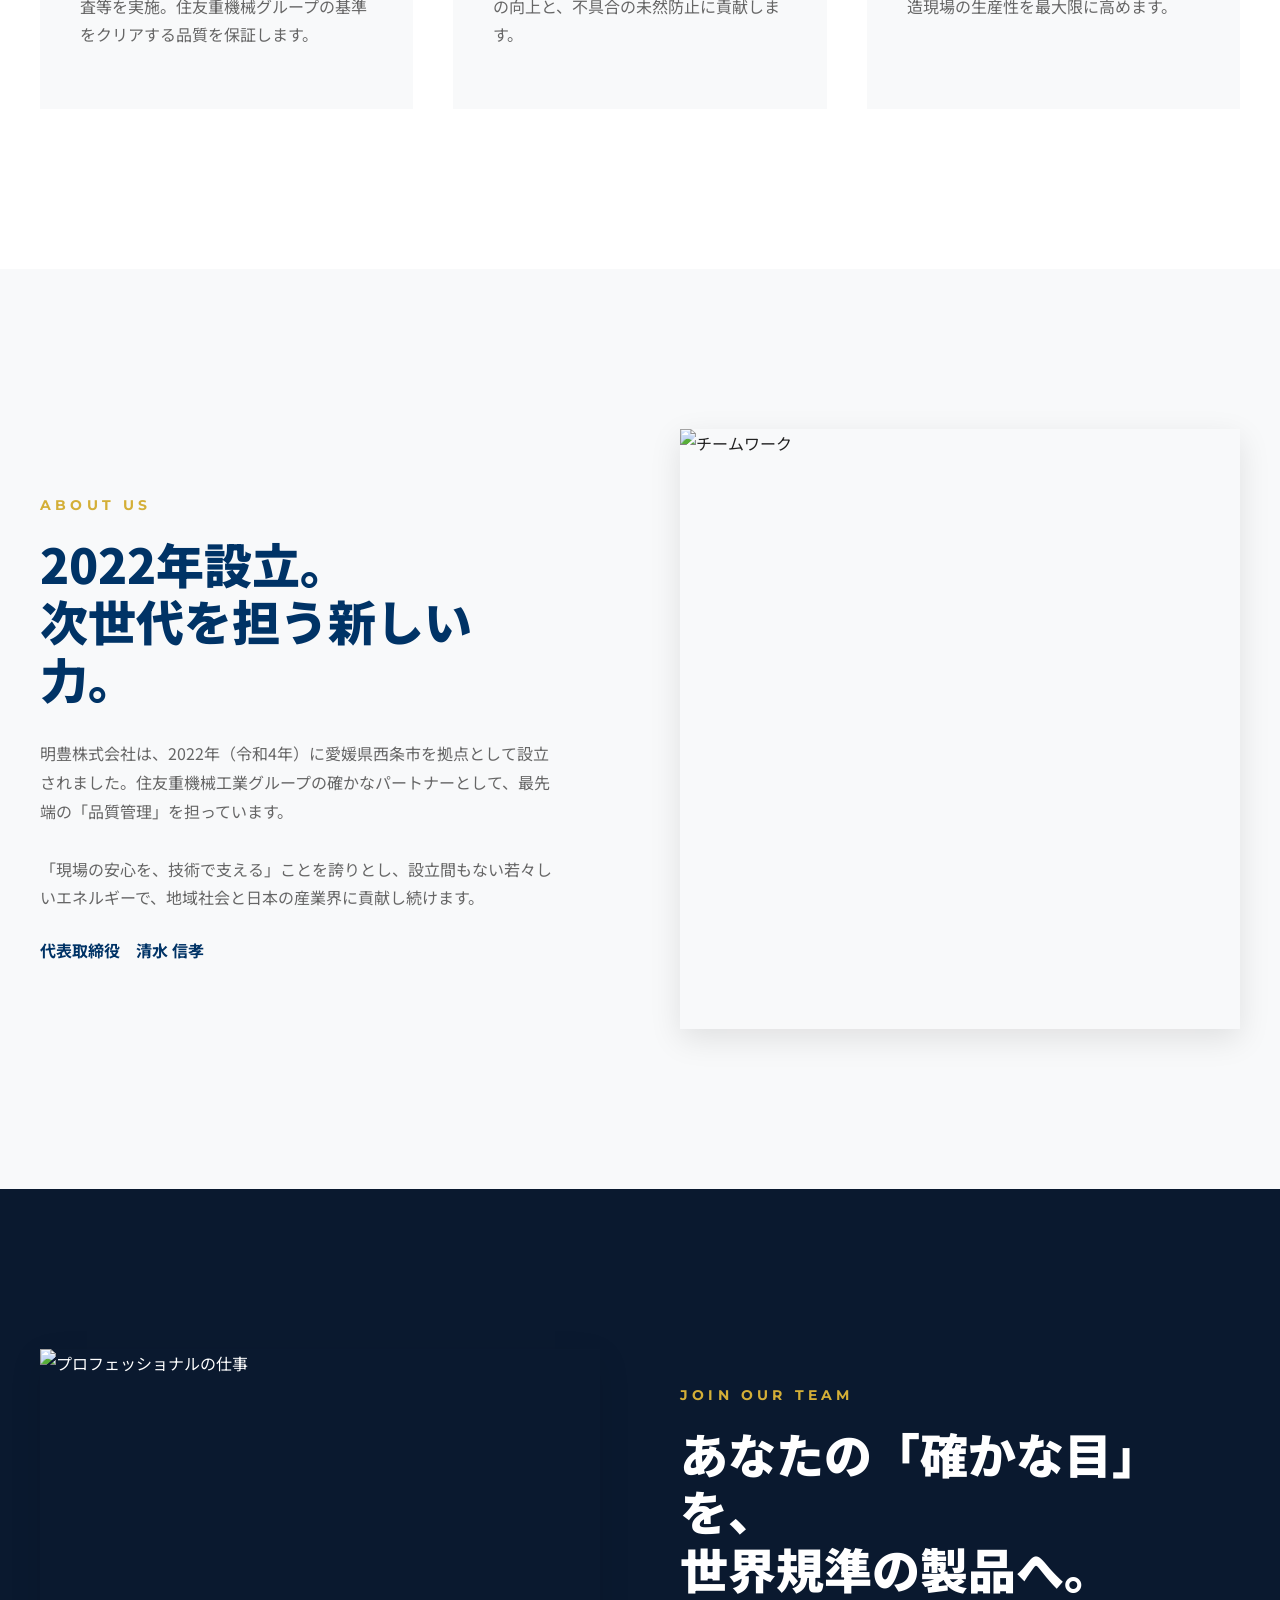
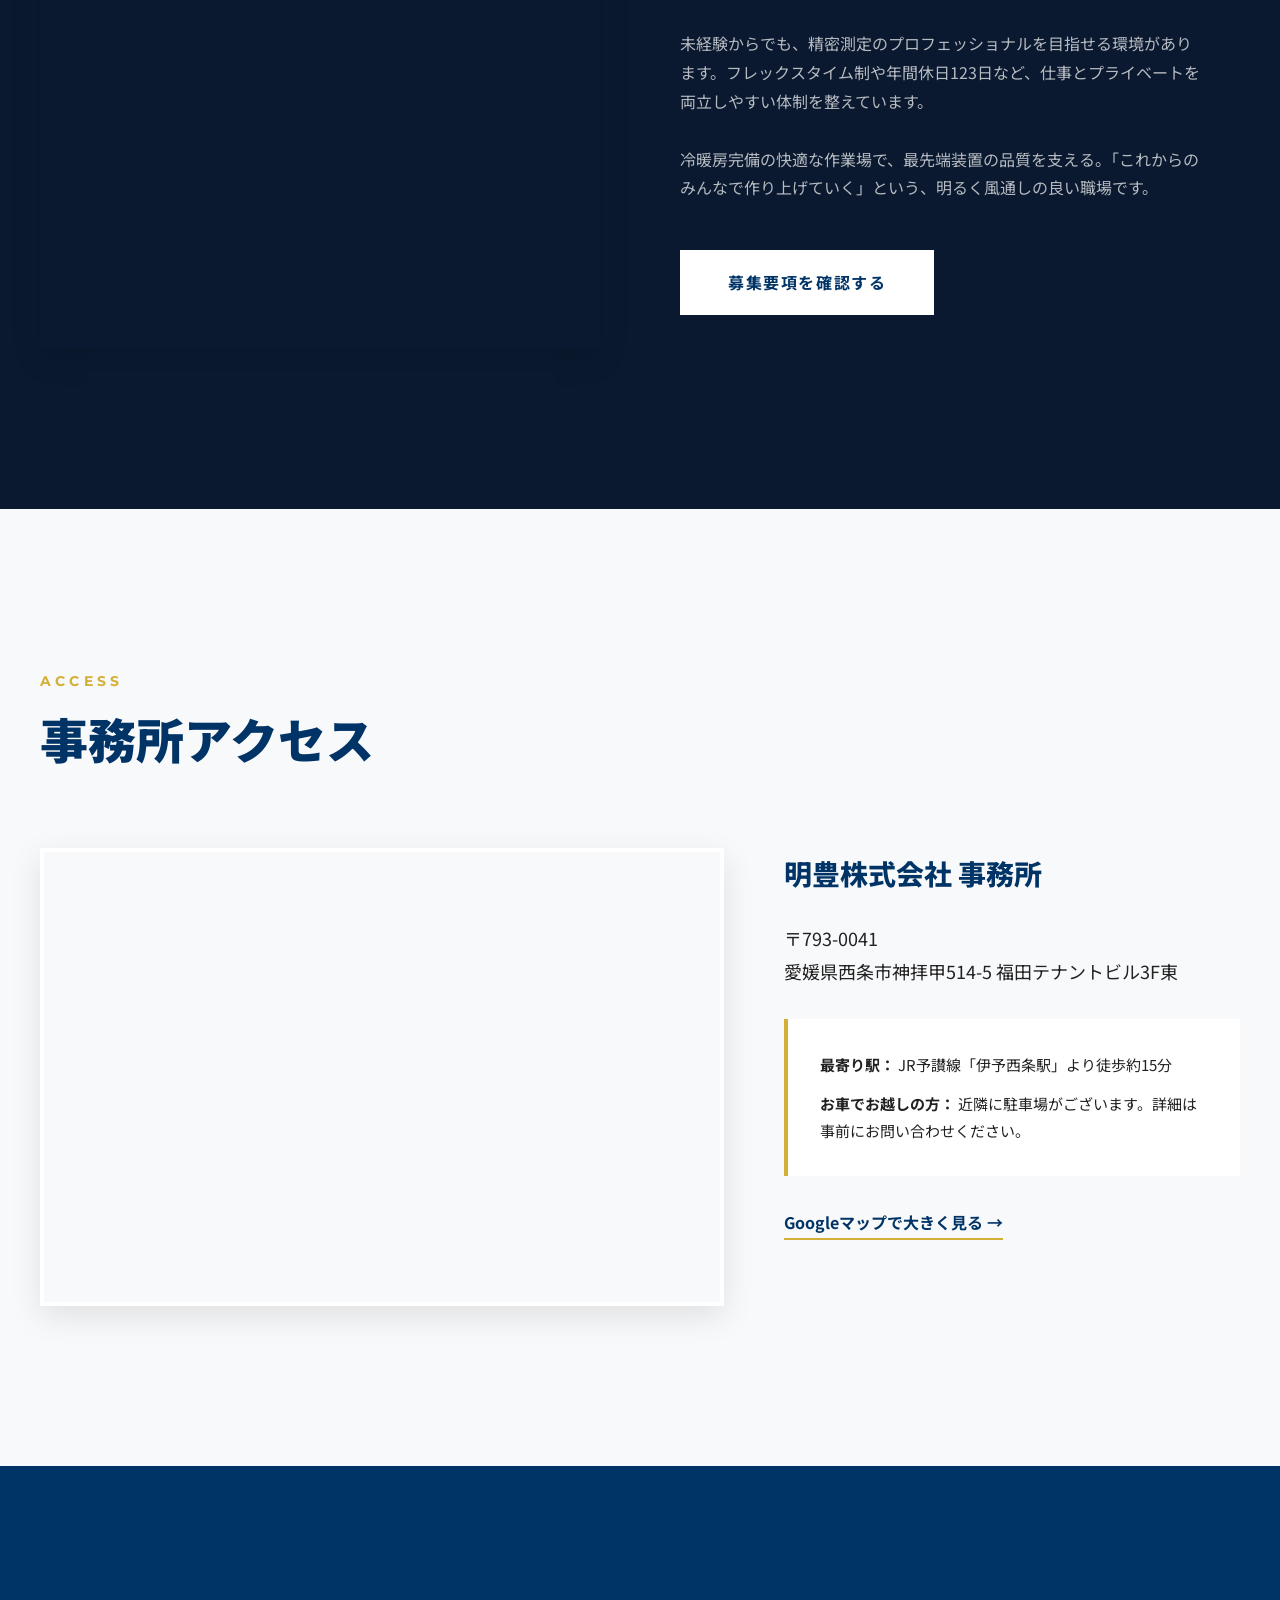
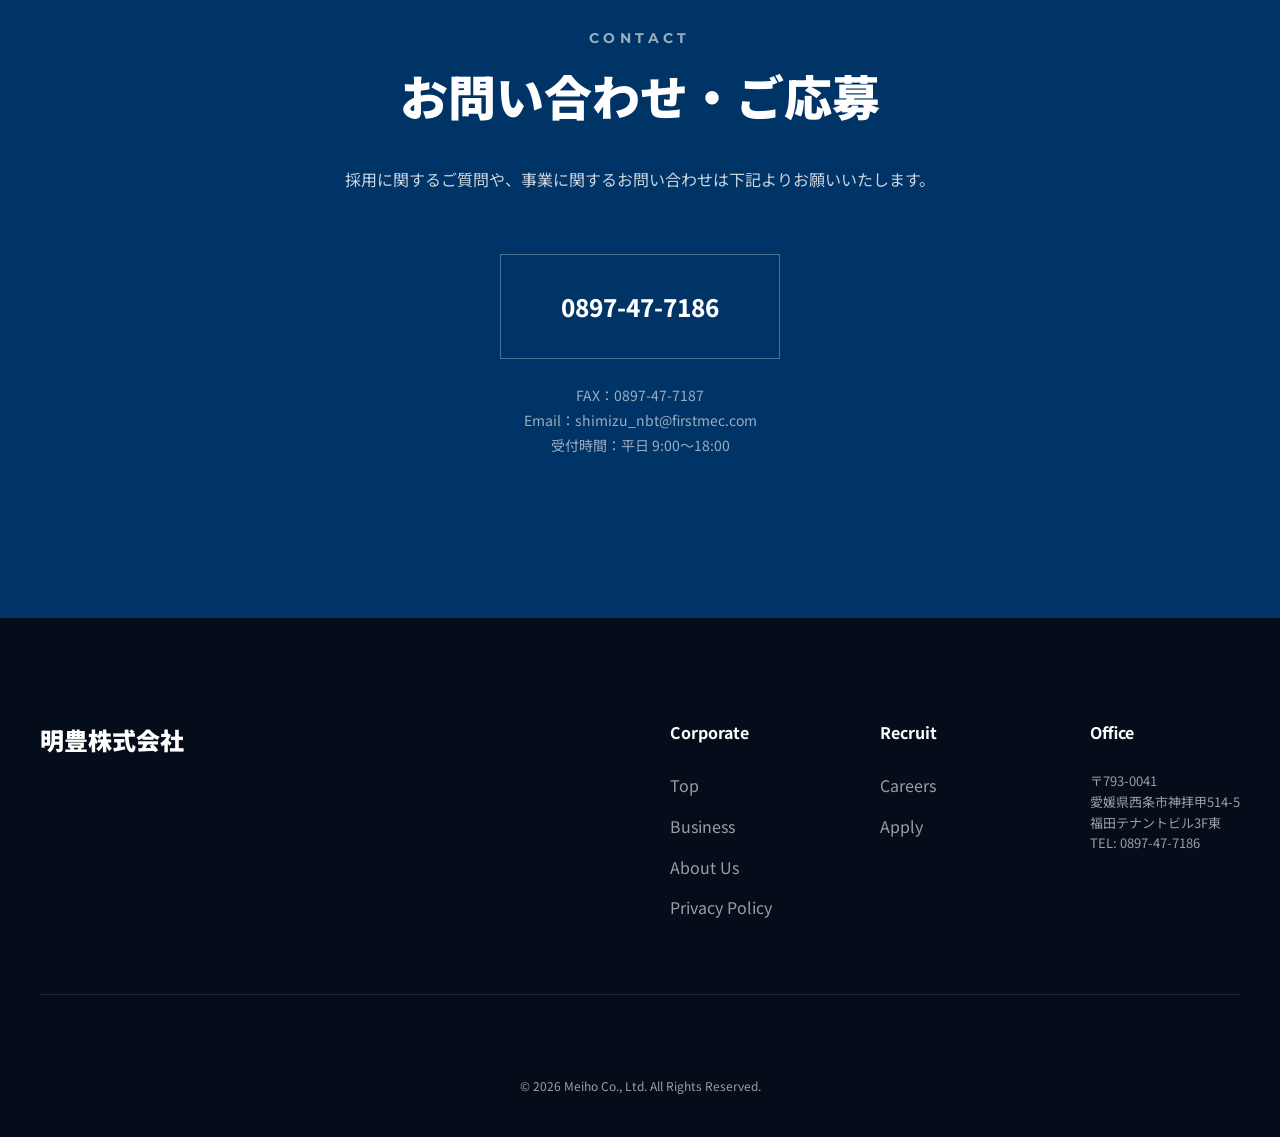
==== commit 4675626d: "Add Privacy Policy link to footer" ====
--- a/index.html
+++ b/index.html
@@ -197,6 +197,7 @@
               <li><a href="#top">Top</a></li>
               <li><a href="#business">Business</a></li>
               <li><a href="#about">About Us</a></li>
+              <li><a href="privacy.html">Privacy Policy</a></li>
             </ul>
           </div>
           <div>
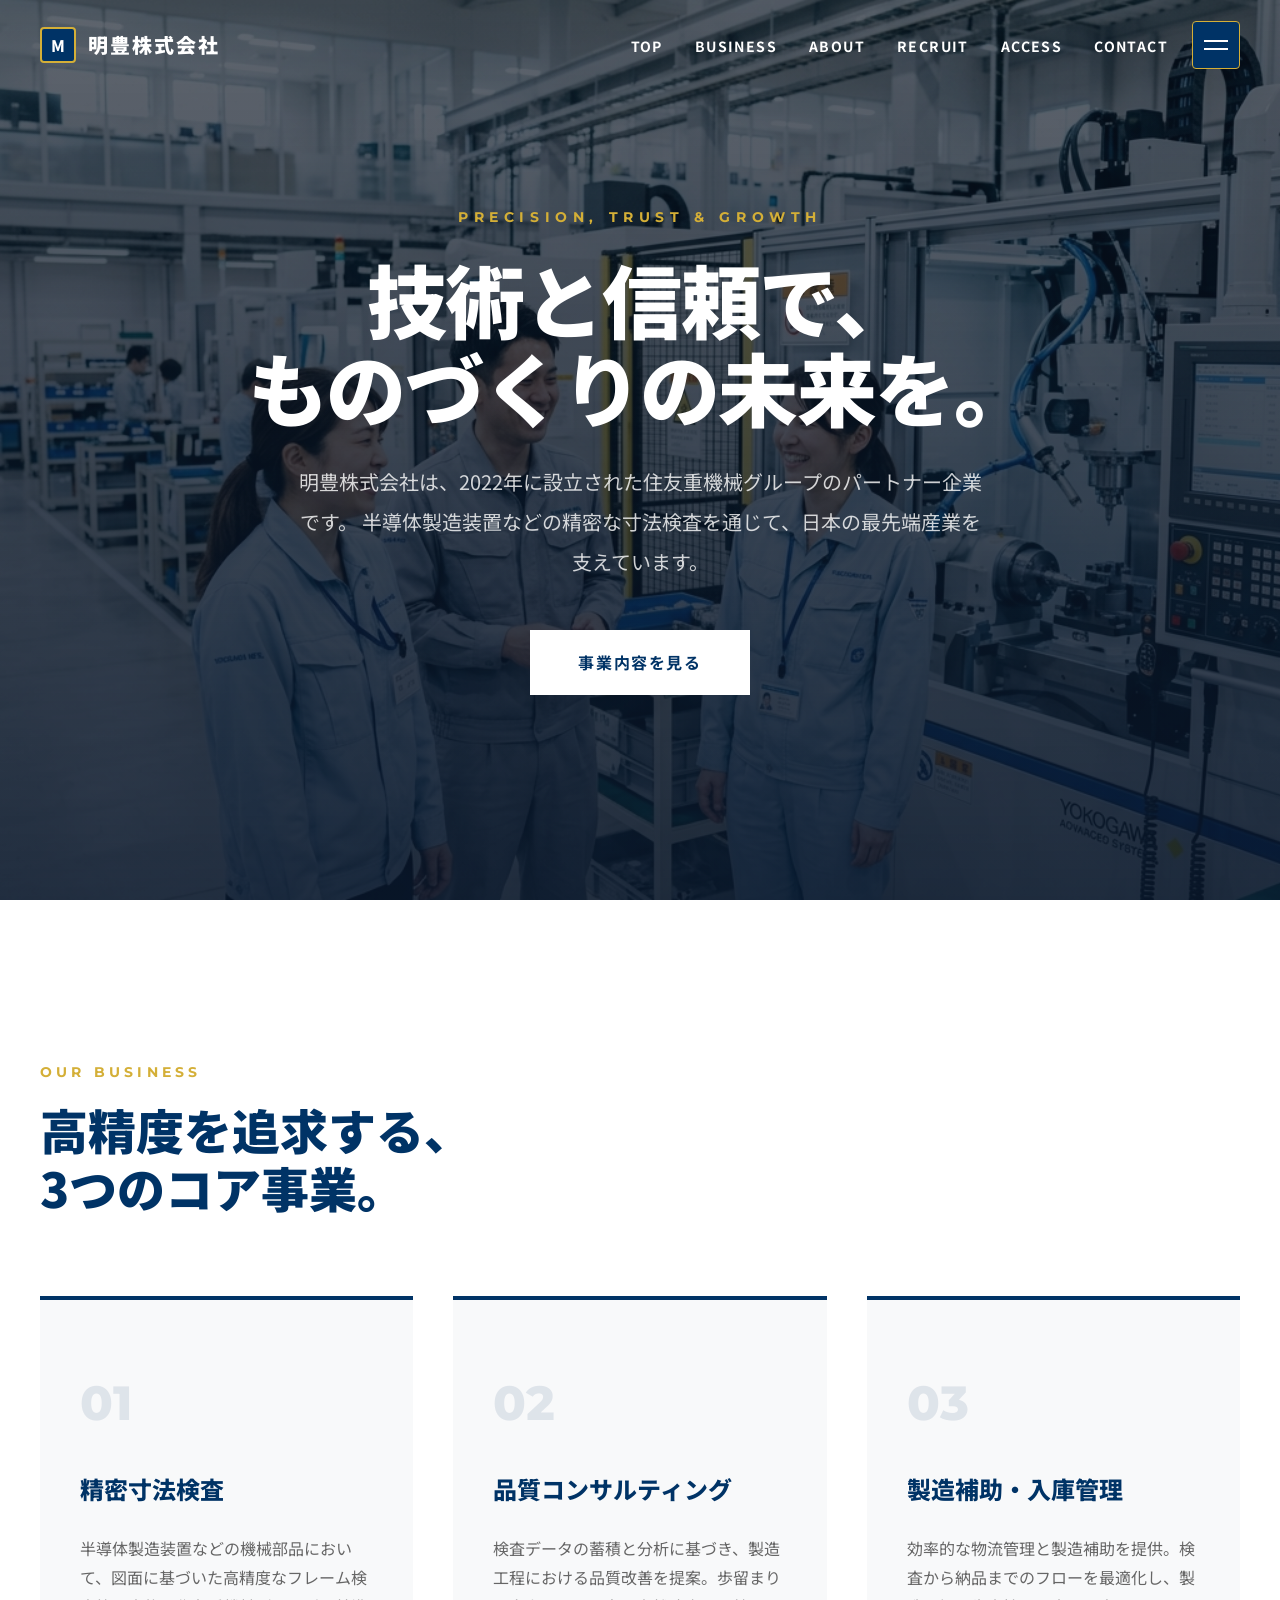
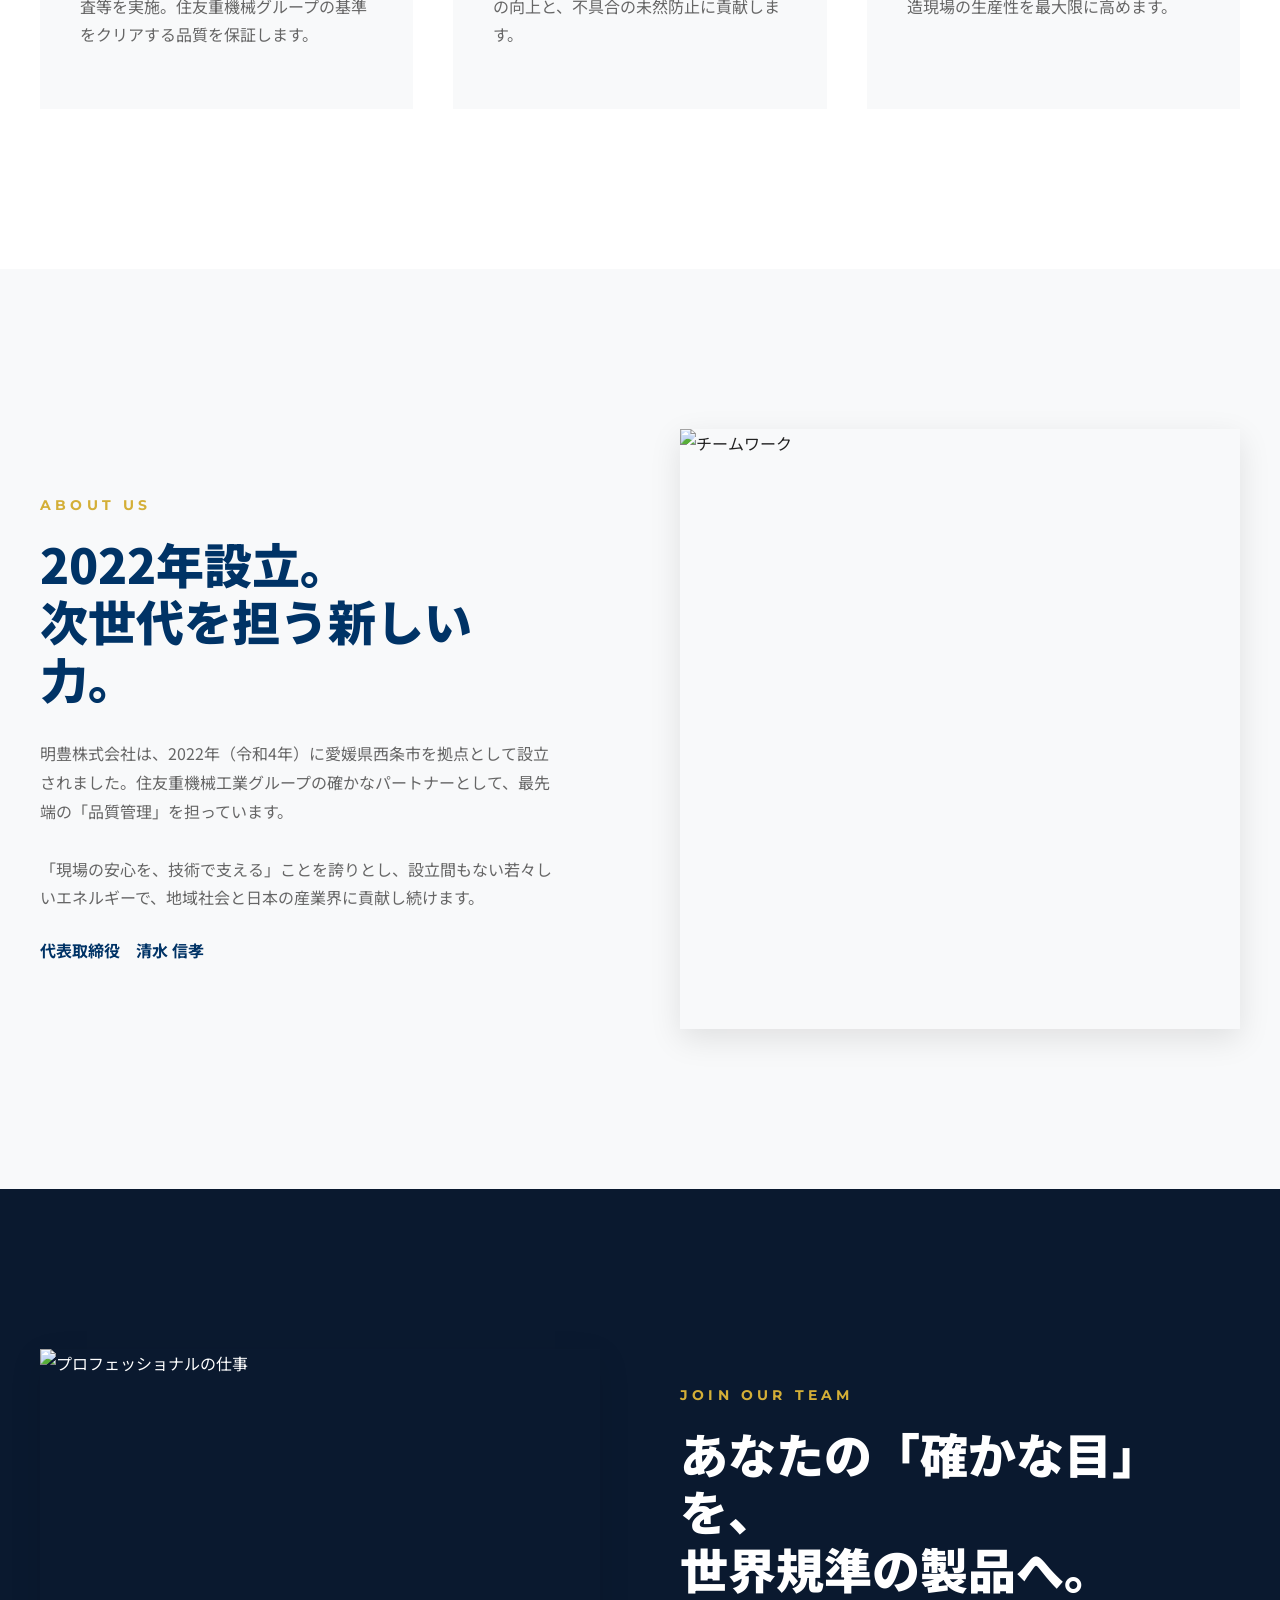
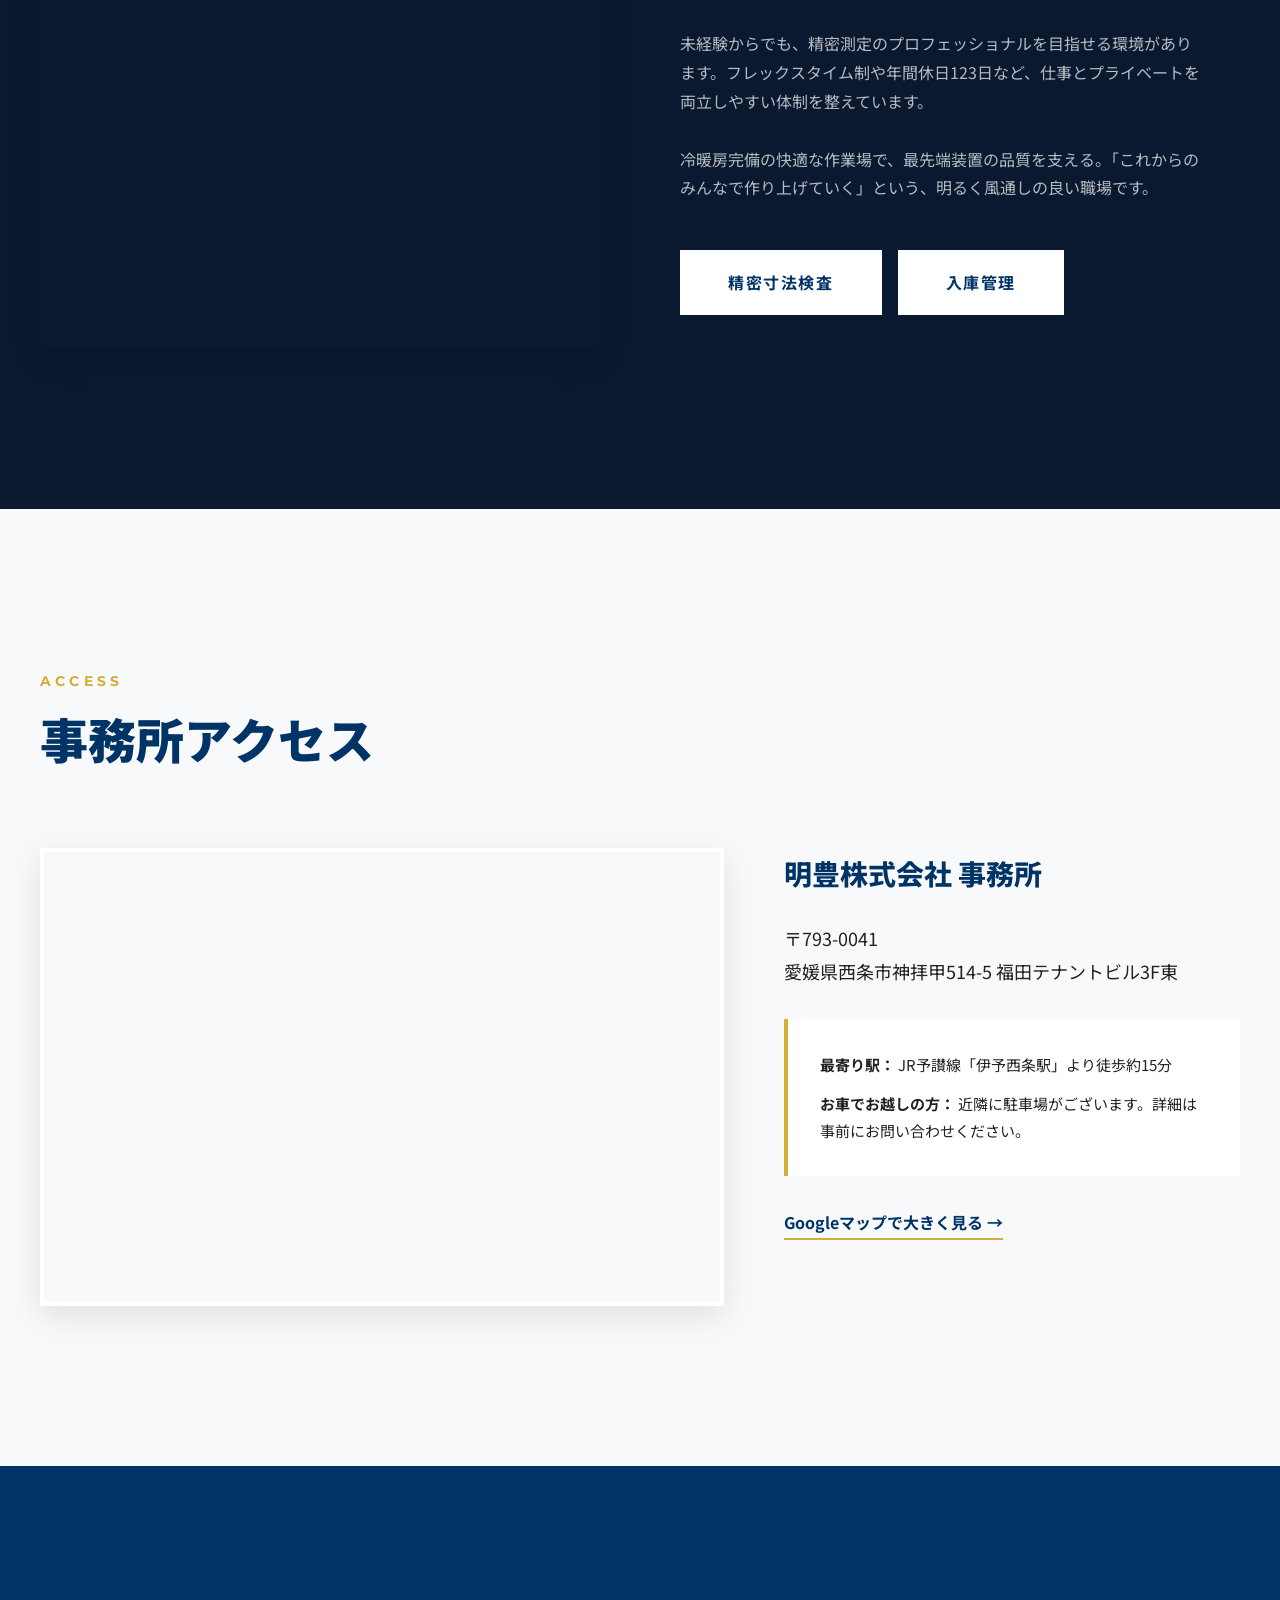
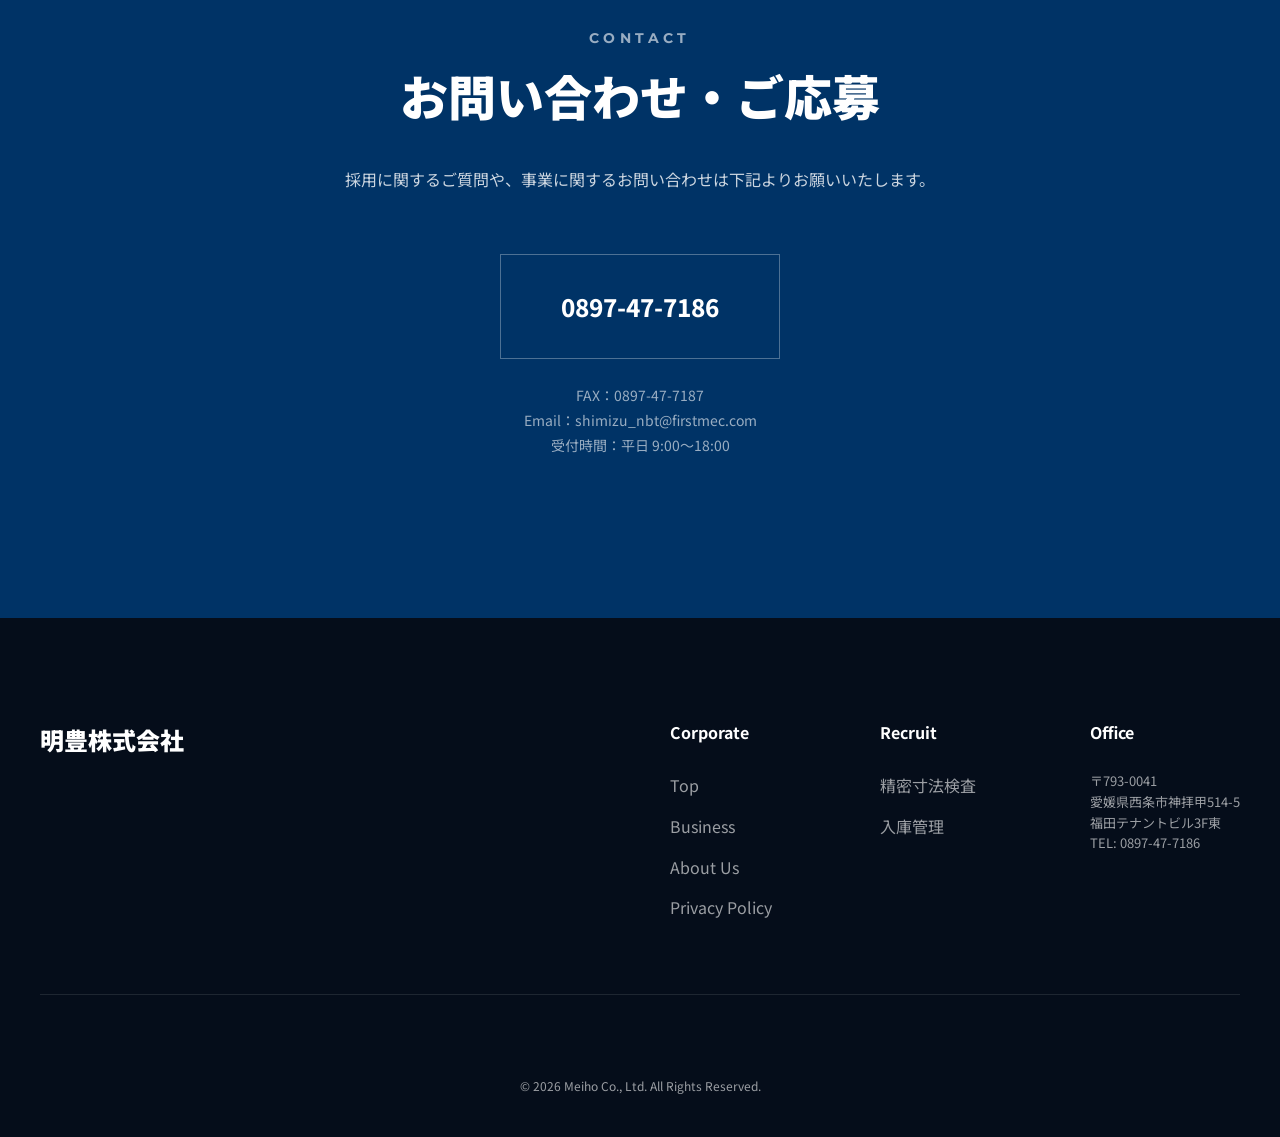
==== commit 5a30e949: "Add job-specific recruitment pages and update navigation" ====
--- a/index.html
+++ b/index.html
@@ -129,8 +129,9 @@
             未経験からでも、精密測定のプロフェッショナルを目指せる環境があります。フレックスタイム制や年間休日123日など、仕事とプライベートを両立しやすい体制を整えています。<br><br>
             冷暖房完備の快適な作業場で、最先端装置の品質を支える。「これからのみんなで作り上げていく」という、明るく風通しの良い職場です。
           </p>
-          <div style="margin-top: 48px;">
-            <a href="#contact" class="btn btn--white">募集要項を確認する</a>
+          <div style="margin-top: 48px; display: flex; gap: 16px; flex-wrap: wrap;">
+            <a href="inspection.html" class="btn btn--white">精密寸法検査</a>
+            <a href="inventory.html" class="btn btn--white">入庫管理</a>
           </div>
         </div>
       </div>
@@ -203,8 +204,8 @@
           <div>
             <h4>Recruit</h4>
             <ul>
-              <li><a href="#recruit">Careers</a></li>
-              <li><a href="#contact">Apply</a></li>
+              <li><a href="inspection.html">精密寸法検査</a></li>
+              <li><a href="inventory.html">入庫管理</a></li>
             </ul>
           </div>
           <div>
@@ -295,26 +296,8 @@
       <nav class="menu-overlay__nav">
         <ul class="menu-overlay__list">
           <li><a href="#top">トップ <span class="arrow">→</span></a></li>
-          <li><a href="#business">精密寸法検査 <span class="arrow">→</span></a></li>
-          <li><a href="#business">入庫管理 <span class="arrow">→</span></a></li>
-          <li>
-            <a href="#recruit">
-              <div class="tag-row">
-                <span class="tag">正社員</span>
-                <span class="tag">新居浜市</span>
-              </div>
-              エンジニア <span class="arrow">→</span>
-            </a>
-          </li>
-          <li>
-            <a href="#recruit">
-              <div class="tag-row">
-                <span class="tag">アルバイト・パート</span>
-                <span class="tag">西条市</span>
-              </div>
-              部品入出庫スタッフ <span class="arrow">→</span>
-            </a>
-          </li>
+          <li><a href="inspection.html">精密寸法検査 <span class="arrow">→</span></a></li>
+          <li><a href="inventory.html">入庫管理 <span class="arrow">→</span></a></li>
           <li><a href="privacy.html">プライバシーポリシー <span class="arrow">→</span></a></li>
         </ul>
       </nav>
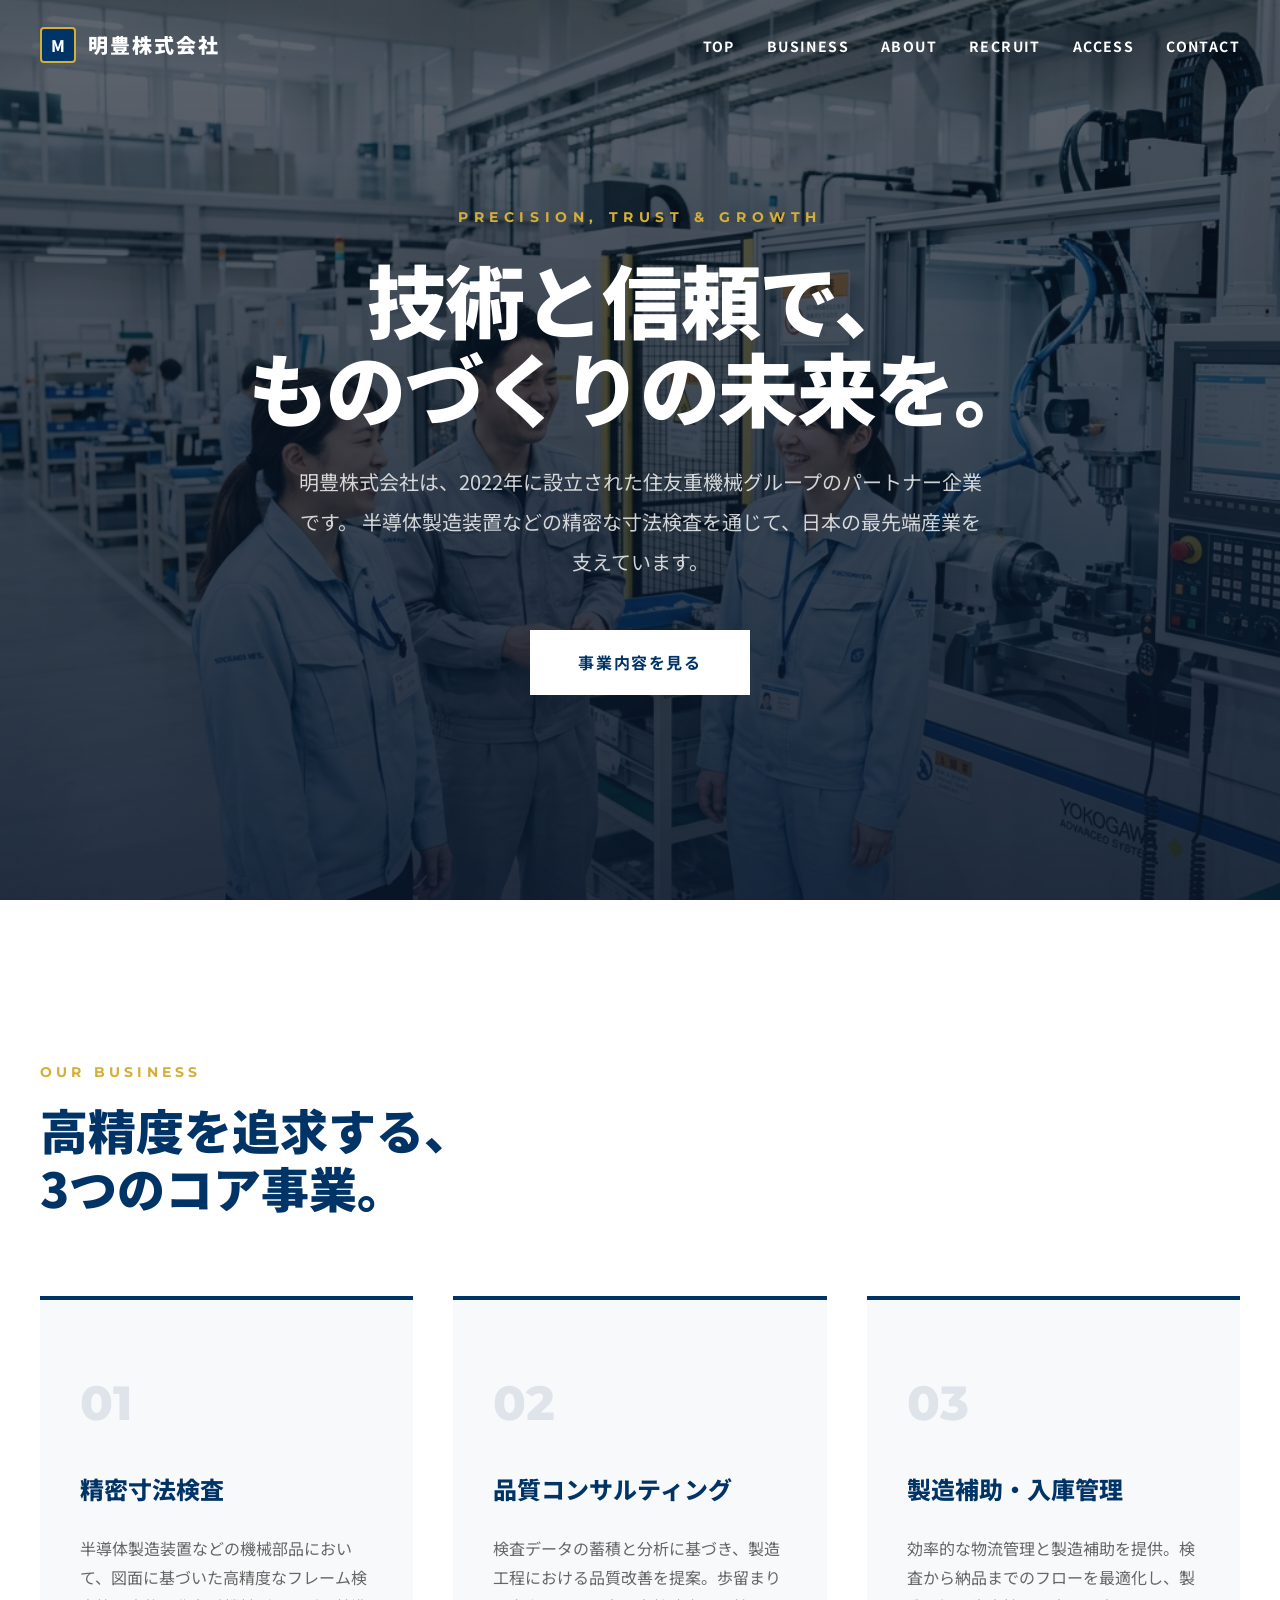
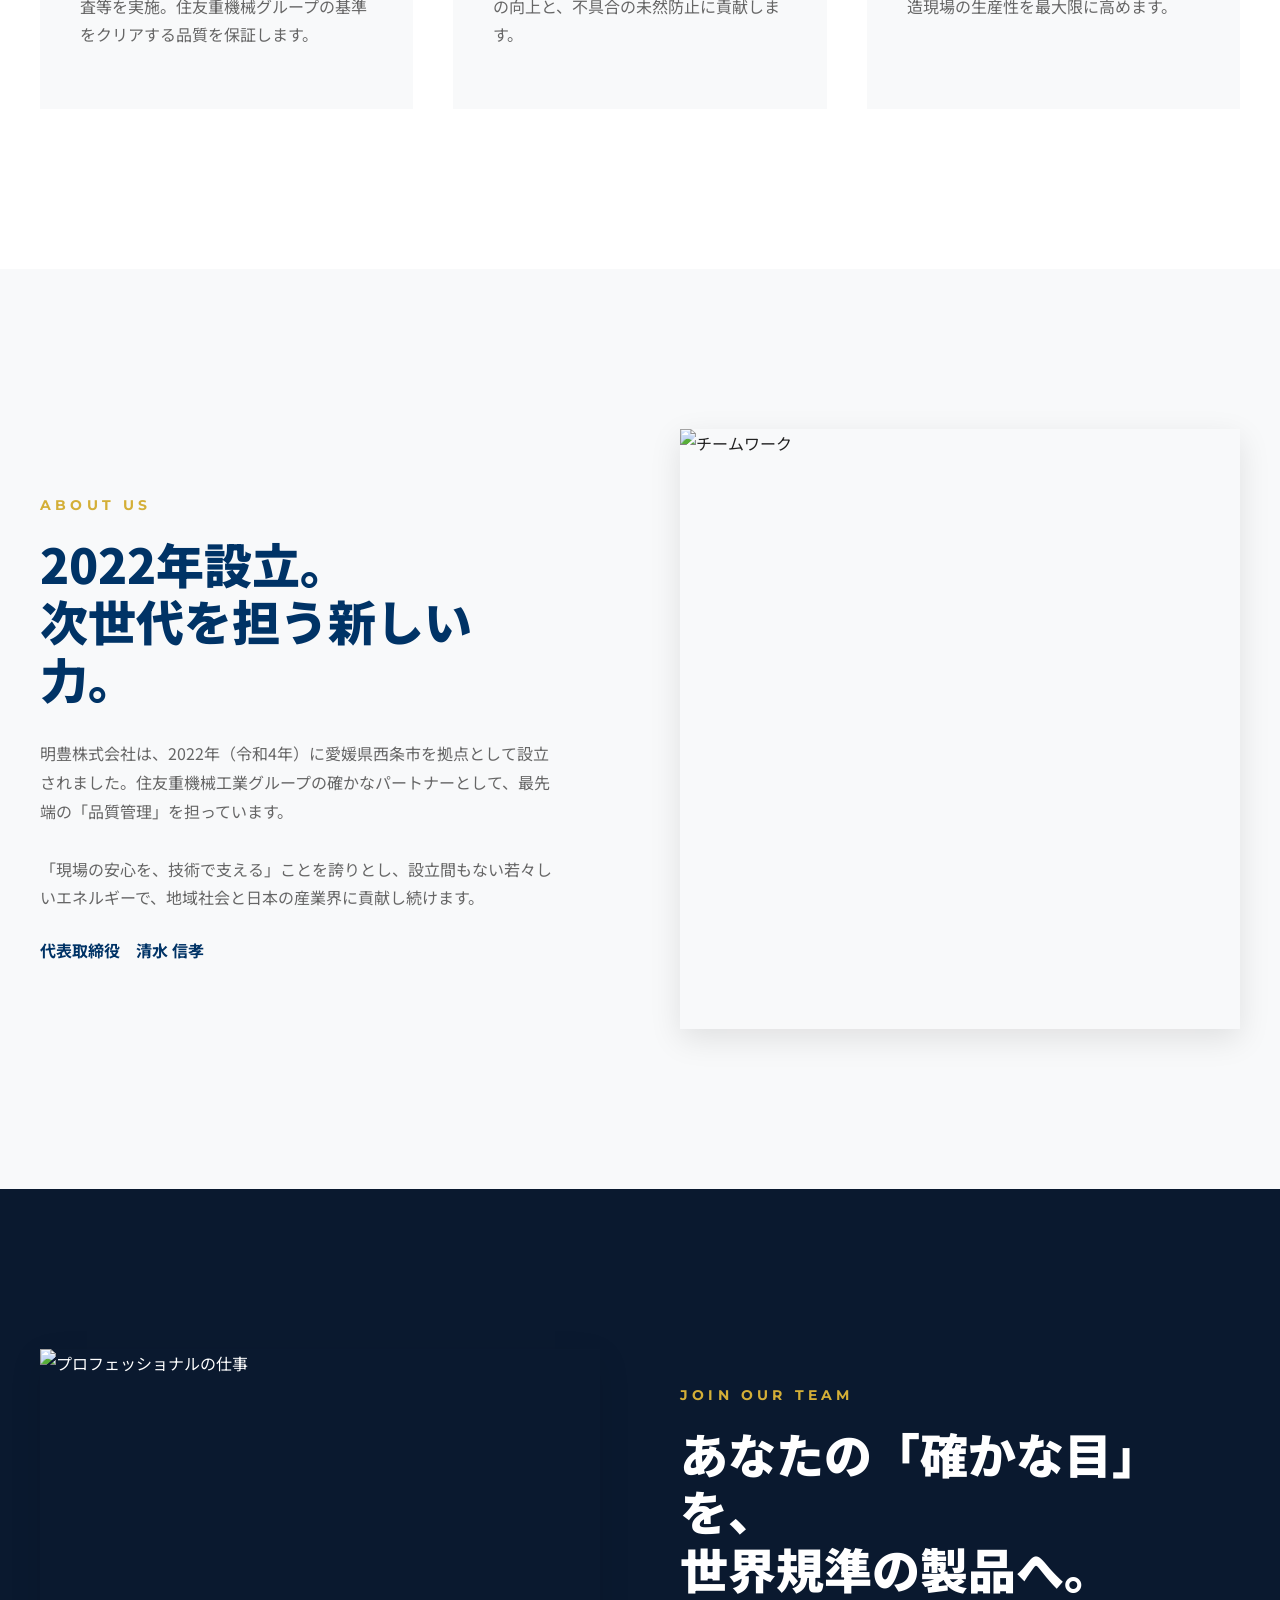
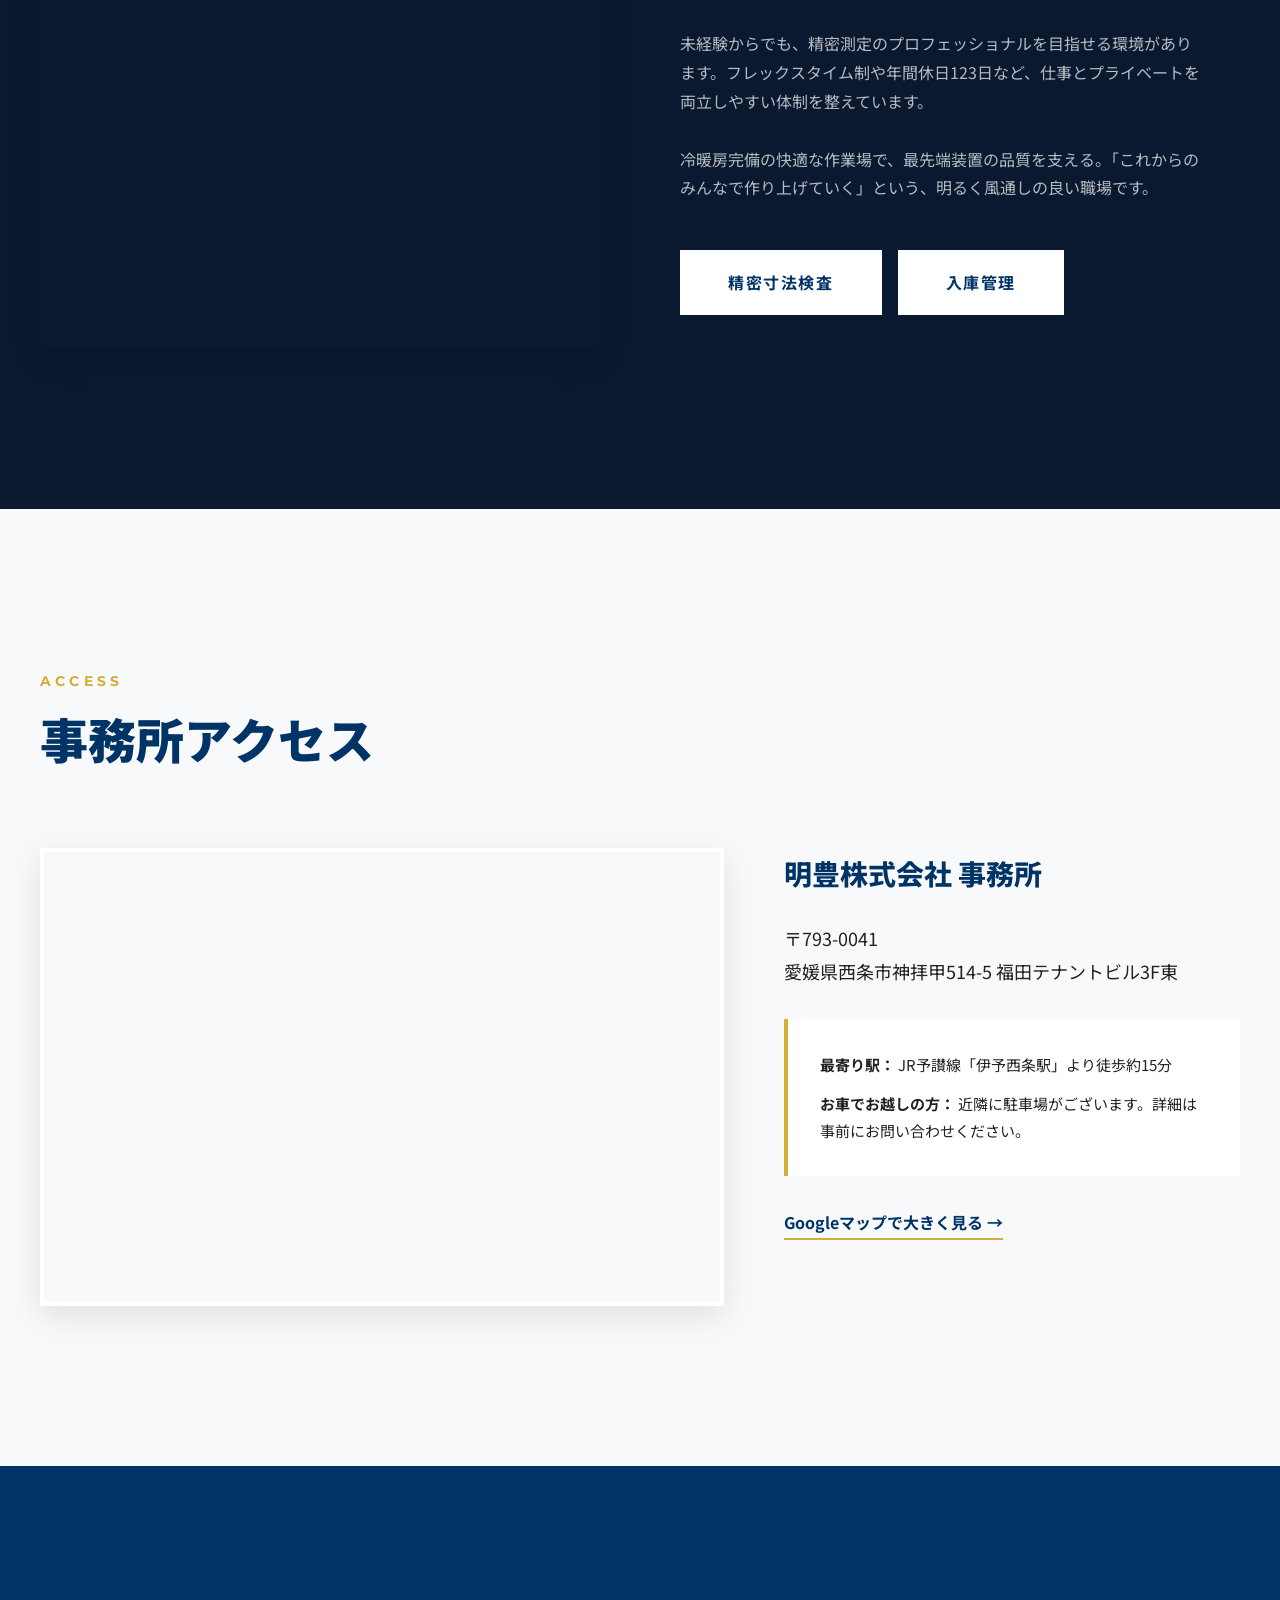
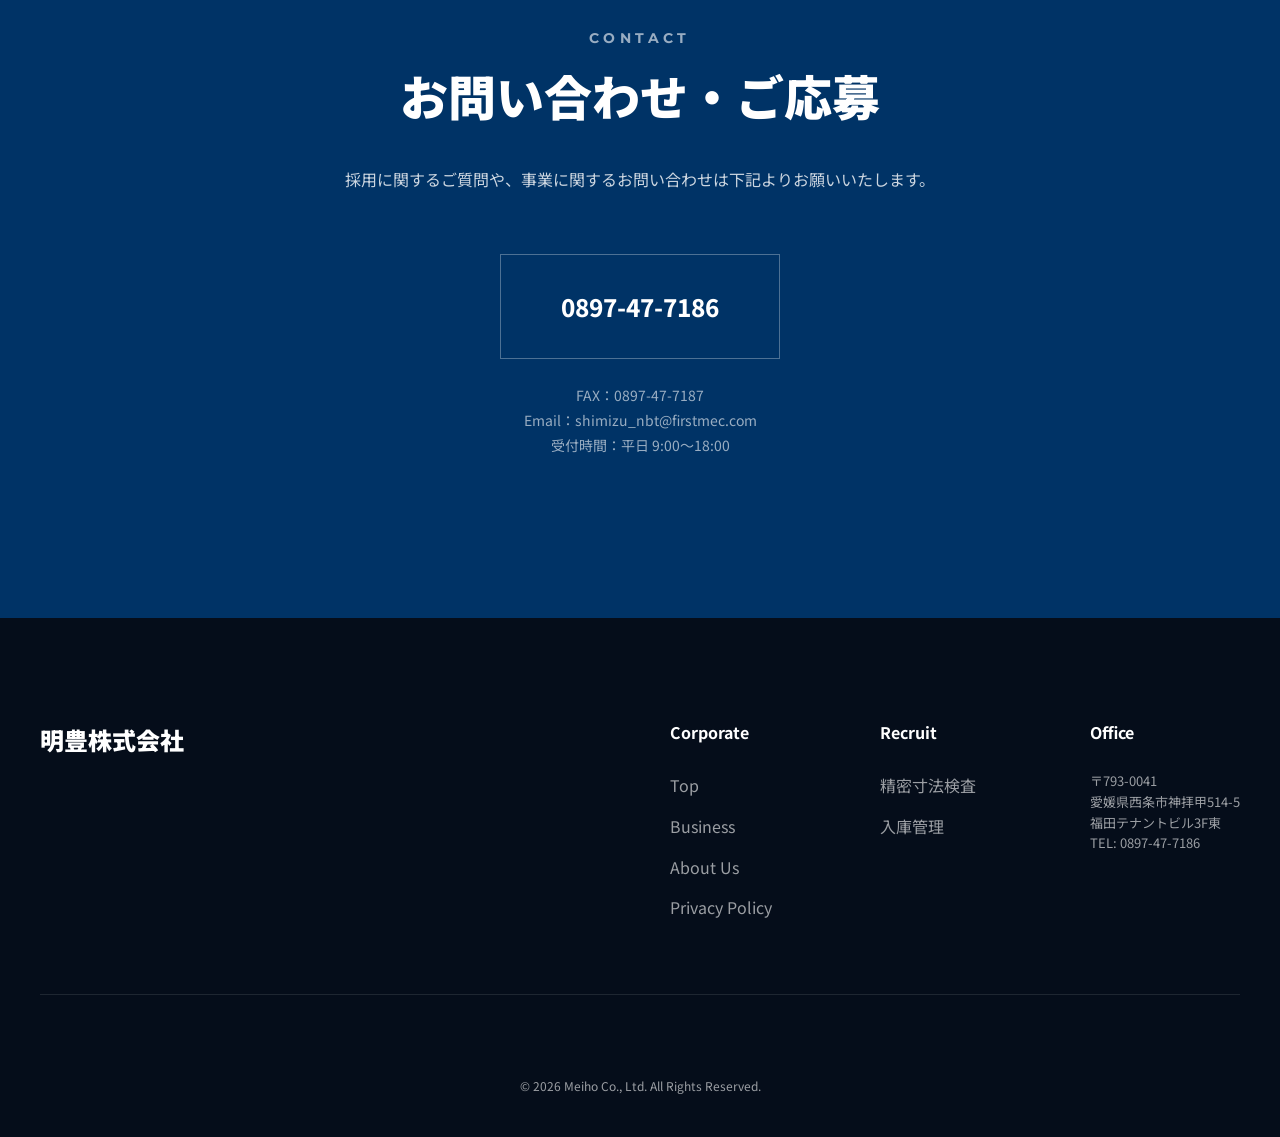
==== commit 640fe507: "Remove menu trigger and overlay menu as requested" ====
--- a/index.html
+++ b/index.html
@@ -19,22 +19,16 @@
         <div class="logo-icon">M</div>
         <span class="header__logo-text">明豊株式会社</span>
       </a>
-      <div class="header__actions-wrap">
-        <nav class="header__nav">
-          <ul class="header__nav-list">
-            <li><a href="#top">Top</a></li>
-            <li><a href="#business">Business</a></li>
-            <li><a href="#about">About</a></li>
-            <li><a href="#recruit">Recruit</a></li>
-            <li><a href="#access">Access</a></li>
-            <li><a href="#contact">Contact</a></li>
-          </ul>
-        </nav>
-        <button class="menu-trigger" id="menu-open" aria-label="メニューを開く">
-          <span></span>
-          <span></span>
-        </button>
-      </div>
+      <nav class="header__nav">
+        <ul class="header__nav-list">
+          <li><a href="#top">Top</a></li>
+          <li><a href="#business">Business</a></li>
+          <li><a href="#about">About</a></li>
+          <li><a href="#recruit">Recruit</a></li>
+          <li><a href="#access">Access</a></li>
+          <li><a href="#contact">Contact</a></li>
+        </ul>
+      </nav>
     </div>
   </header>
 
@@ -253,22 +247,7 @@
 
     document.querySelectorAll('[data-animate]').forEach(el => observer.observe(el));
 
-    // Overlay Menu Logic
-    const menuOpen = document.getElementById('menu-open');
-    const menuClose = document.getElementById('menu-close');
-    const menuOverlay = document.getElementById('menu-overlay');
-    const menuLinks = document.querySelectorAll('.menu-overlay__list a');
-
-    const toggleMenu = (isOpen) => {
-      menuOverlay.classList.toggle('is-active', isOpen);
-      document.body.style.overflow = isOpen ? 'hidden' : '';
-    };
-
-    menuOpen.addEventListener('click', () => toggleMenu(true));
-    menuClose.addEventListener('click', () => toggleMenu(false));
-    menuLinks.forEach(link => {
-      link.addEventListener('click', () => toggleMenu(false));
-    });
+
 
     // Smooth Scroll Offset
     document.querySelectorAll('a[href^="#"]').forEach(anchor => {
@@ -287,21 +266,6 @@
     });
   </script>
 
-  <!-- ========== MENU OVERLAY ========== -->
-  <div class="menu-overlay" id="menu-overlay">
-    <button class="menu-overlay__close" id="menu-close" aria-label="メニューを閉じる">
-      <svg viewBox="0 0 24 24" width="32" height="32" stroke="currentColor" stroke-width="2" fill="none" stroke-linecap="round" stroke-linejoin="round"><line x1="18" y1="6" x2="6" y2="18"></line><line x1="6" y1="6" x2="18" y2="18"></line></svg>
-    </button>
-    <div class="menu-overlay__inner">
-      <nav class="menu-overlay__nav">
-        <ul class="menu-overlay__list">
-          <li><a href="#top">トップ <span class="arrow">→</span></a></li>
-          <li><a href="inspection.html">精密寸法検査 <span class="arrow">→</span></a></li>
-          <li><a href="inventory.html">入庫管理 <span class="arrow">→</span></a></li>
-          <li><a href="privacy.html">プライバシーポリシー <span class="arrow">→</span></a></li>
-        </ul>
-      </nav>
-    </div>
-  </div>
+
 </body>
 </html>
--- a/style.css
+++ b/style.css
@@ -528,146 +528,3 @@
   font-size: 0.75rem;
 }
 
-/* ---------- MOBILE ---------- */
-/* ---------- MOBILE MENU TRIGGER ---------- */
-.header__actions-wrap {
-  display: flex;
-  align-items: center;
-  gap: 24px;
-}
-
-.menu-trigger {
-  width: 48px;
-  height: 48px;
-  background: var(--color-primary);
-  border: 1px solid var(--color-accent);
-  display: flex;
-  flex-direction: column;
-  justify-content: center;
-  align-items: center;
-  gap: 6px;
-  border-radius: 4px;
-  transition: var(--transition);
-}
-
-.menu-trigger:hover {
-  background: var(--color-primary-light);
-  transform: scale(1.05);
-}
-
-.menu-trigger span {
-  width: 24px;
-  height: 2px;
-  background: var(--color-white);
-  display: block;
-}
-
-/* ---------- MENU OVERLAY ---------- */
-.menu-overlay {
-  position: fixed;
-  inset: 0;
-  z-index: 2000;
-  background: rgba(10, 25, 47, 0.95);
-  backdrop-filter: blur(20px);
-  -webkit-backdrop-filter: blur(20px);
-  display: flex;
-  align-items: center;
-  justify-content: center;
-  opacity: 0;
-  visibility: hidden;
-  transition: opacity 0.5s ease, visibility 0.5s ease;
-}
-
-.menu-overlay.is-active {
-  opacity: 1;
-  visibility: visible;
-}
-
-.menu-overlay__close {
-  position: absolute;
-  top: 40px;
-  right: 40px;
-  color: var(--color-white);
-  background: rgba(255,255,255,0.1);
-  width: 60px;
-  height: 60px;
-  border-radius: 50%;
-  display: flex;
-  align-items: center;
-  justify-content: center;
-  transition: var(--transition);
-}
-
-.menu-overlay__close:hover {
-  background: var(--color-accent);
-  transform: rotate(90deg);
-}
-
-.menu-overlay__inner {
-  width: 100%;
-  max-width: 600px;
-  padding: 40px;
-}
-
-.menu-overlay__list {
-  display: flex;
-  flex-direction: column;
-  gap: 12px;
-}
-
-.menu-overlay__list li {
-  border-bottom: 1px solid rgba(255,255,255,0.1);
-}
-
-.menu-overlay__list a {
-  display: block;
-  padding: 24px 0;
-  color: var(--color-white);
-  font-size: clamp(1.25rem, 4vw, 1.75rem);
-  font-weight: 700;
-  display: flex;
-  align-items: center;
-  justify-content: space-between;
-  transition: var(--transition);
-}
-
-.menu-overlay__list a:hover {
-  color: var(--color-accent);
-  padding-left: 10px;
-}
-
-.menu-overlay__list .arrow {
-  opacity: 0.5;
-  transition: var(--transition);
-}
-
-.menu-overlay__list a:hover .arrow {
-  opacity: 1;
-  transform: translateX(10px);
-}
-
-/* Tags in Menu */
-.tag-row {
-  display: flex;
-  gap: 8px;
-  margin-bottom: 8px;
-}
-
-.tag {
-  font-size: 0.625rem;
-  background: var(--color-white);
-  color: var(--color-primary);
-  padding: 4px 10px;
-  font-weight: 800;
-  text-transform: uppercase;
-  letter-spacing: 0.05em;
-}
-
-@media (max-width: 600px) {
-  .menu-overlay__close {
-    top: 20px;
-    right: 20px;
-    width: 48px;
-    height: 48px;
-  }
-}
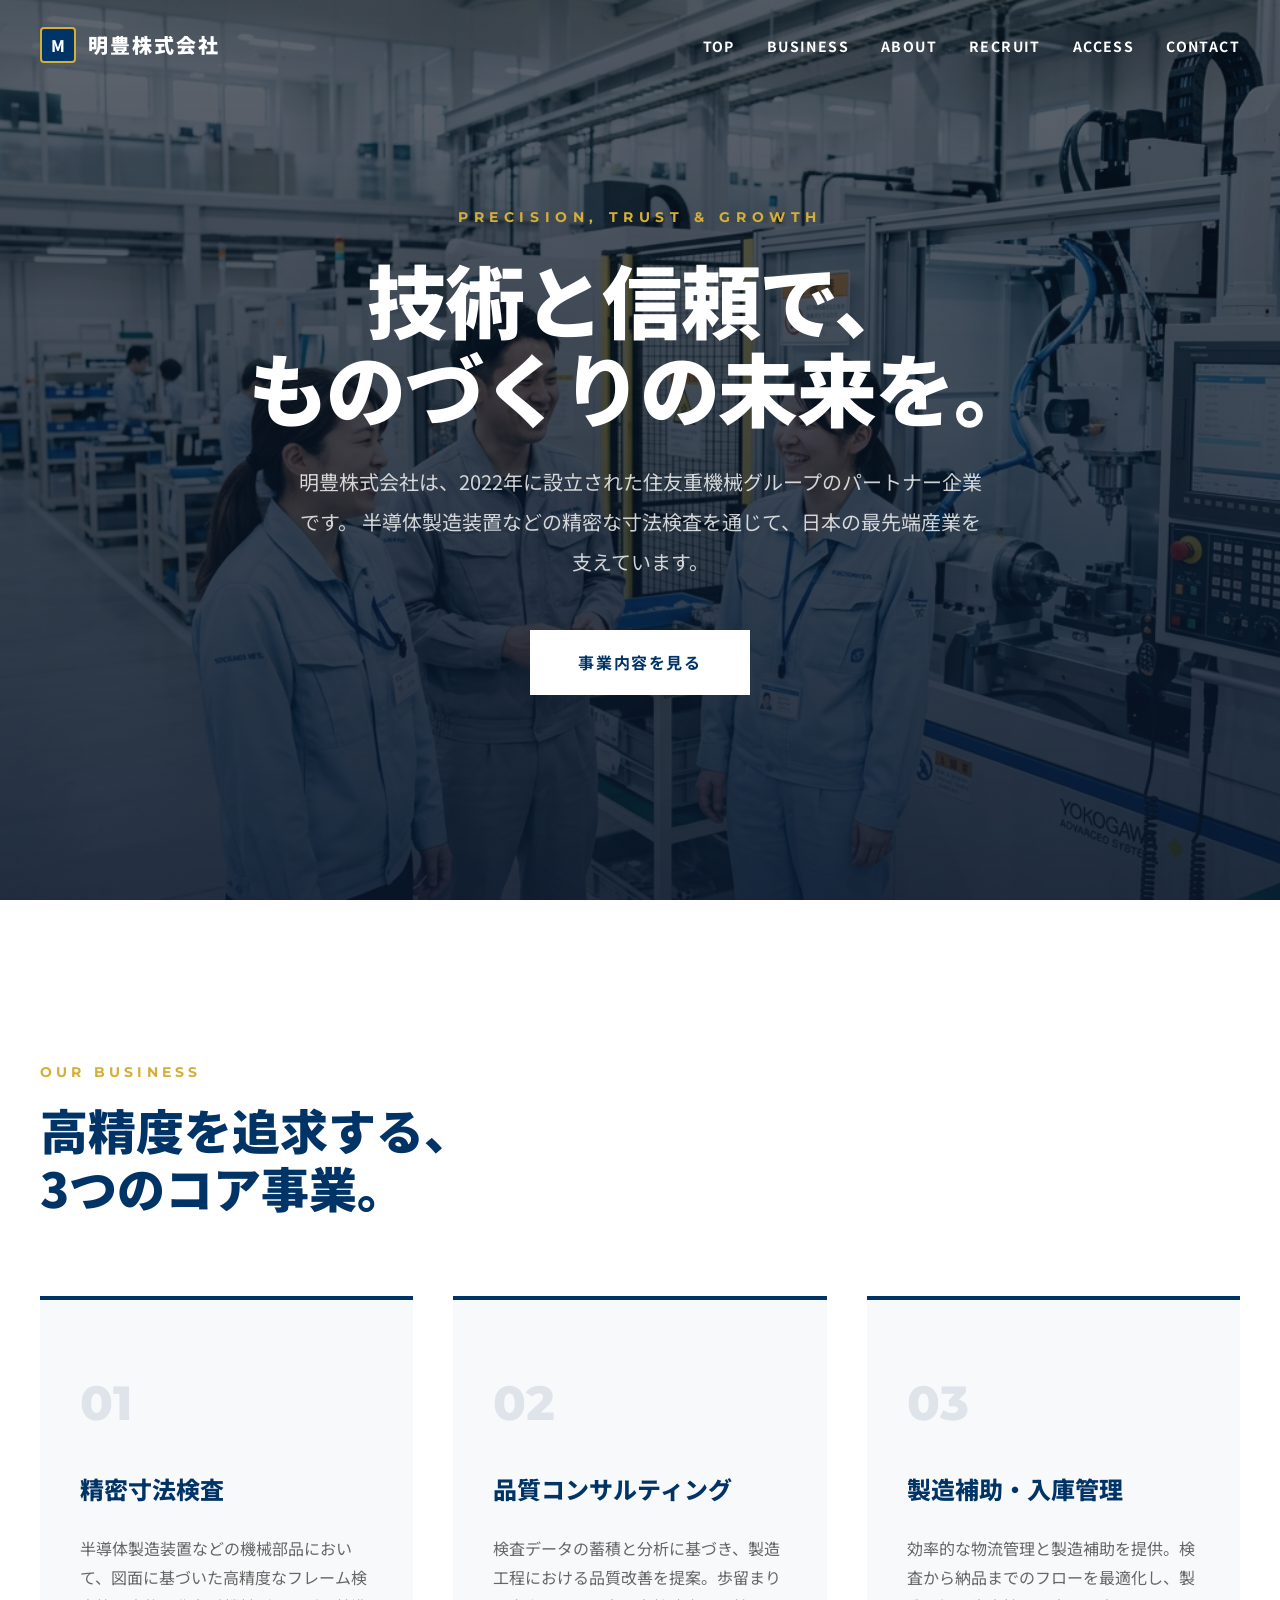
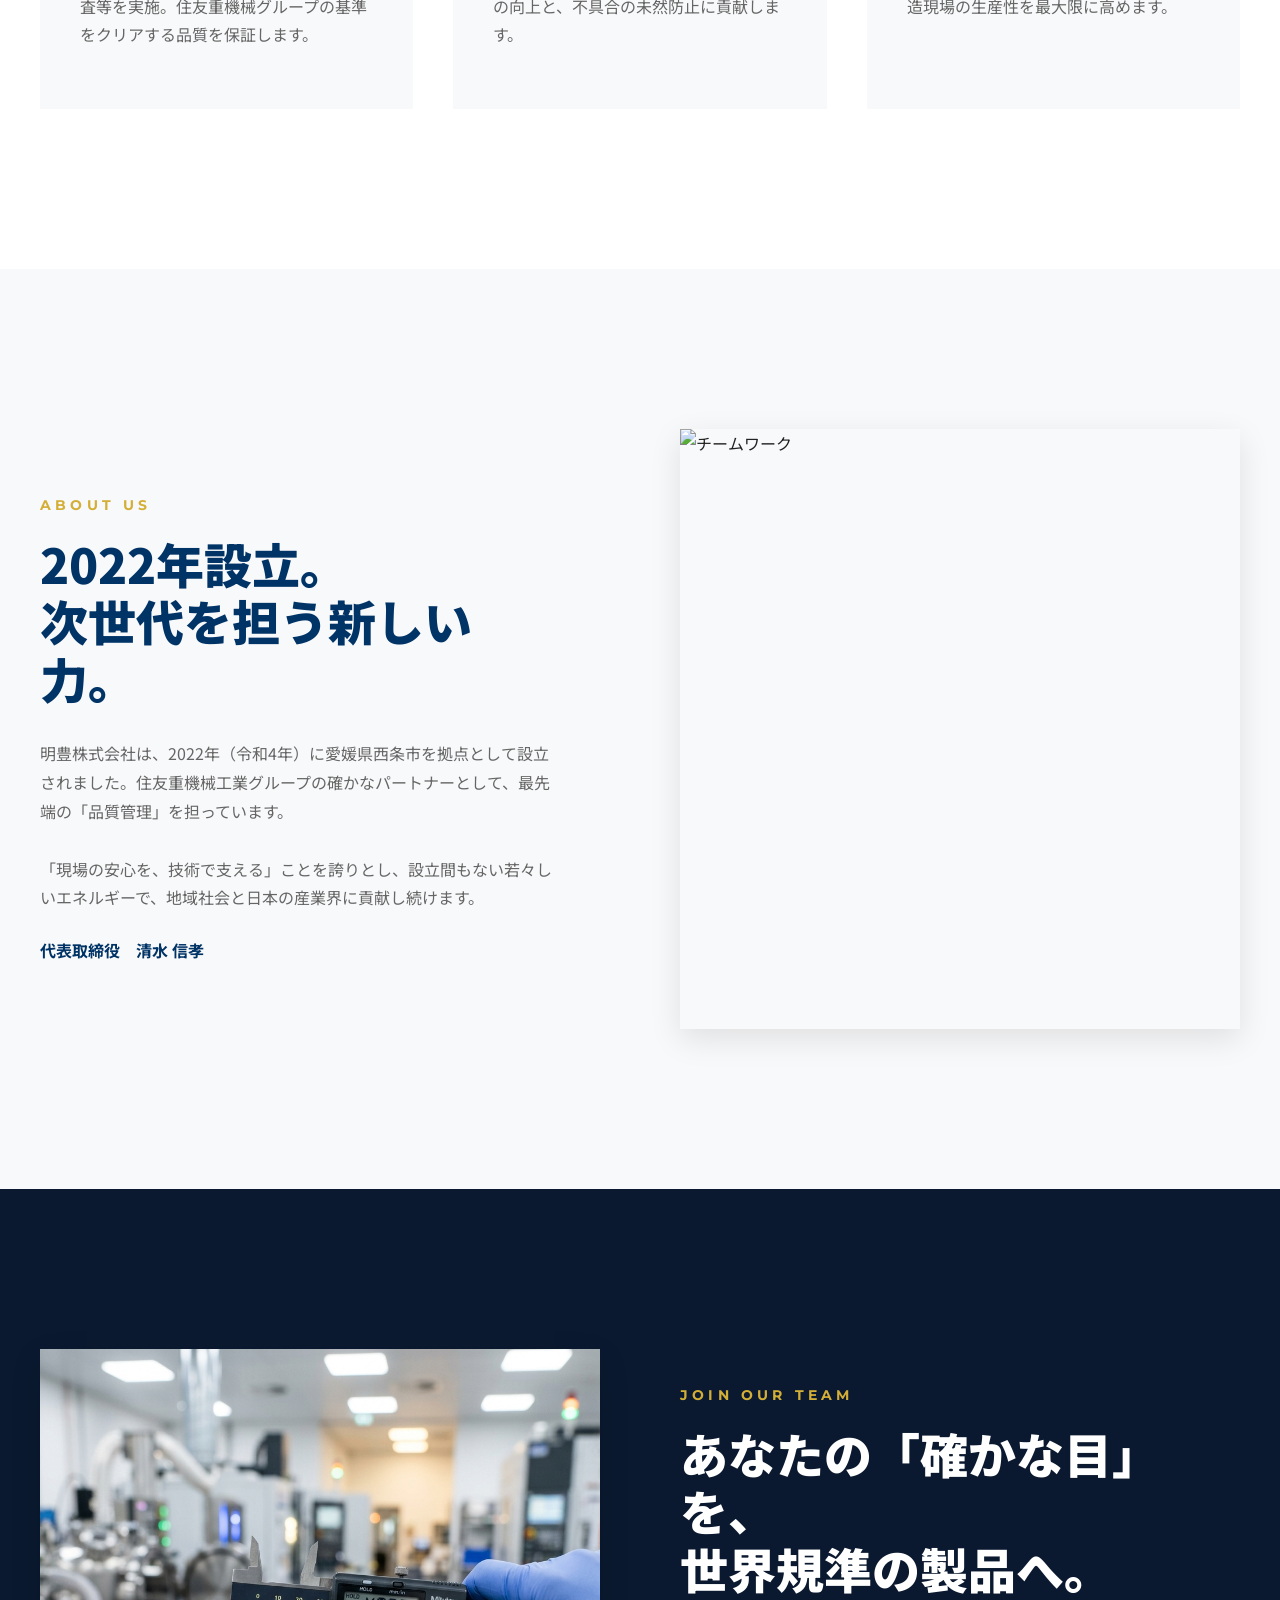
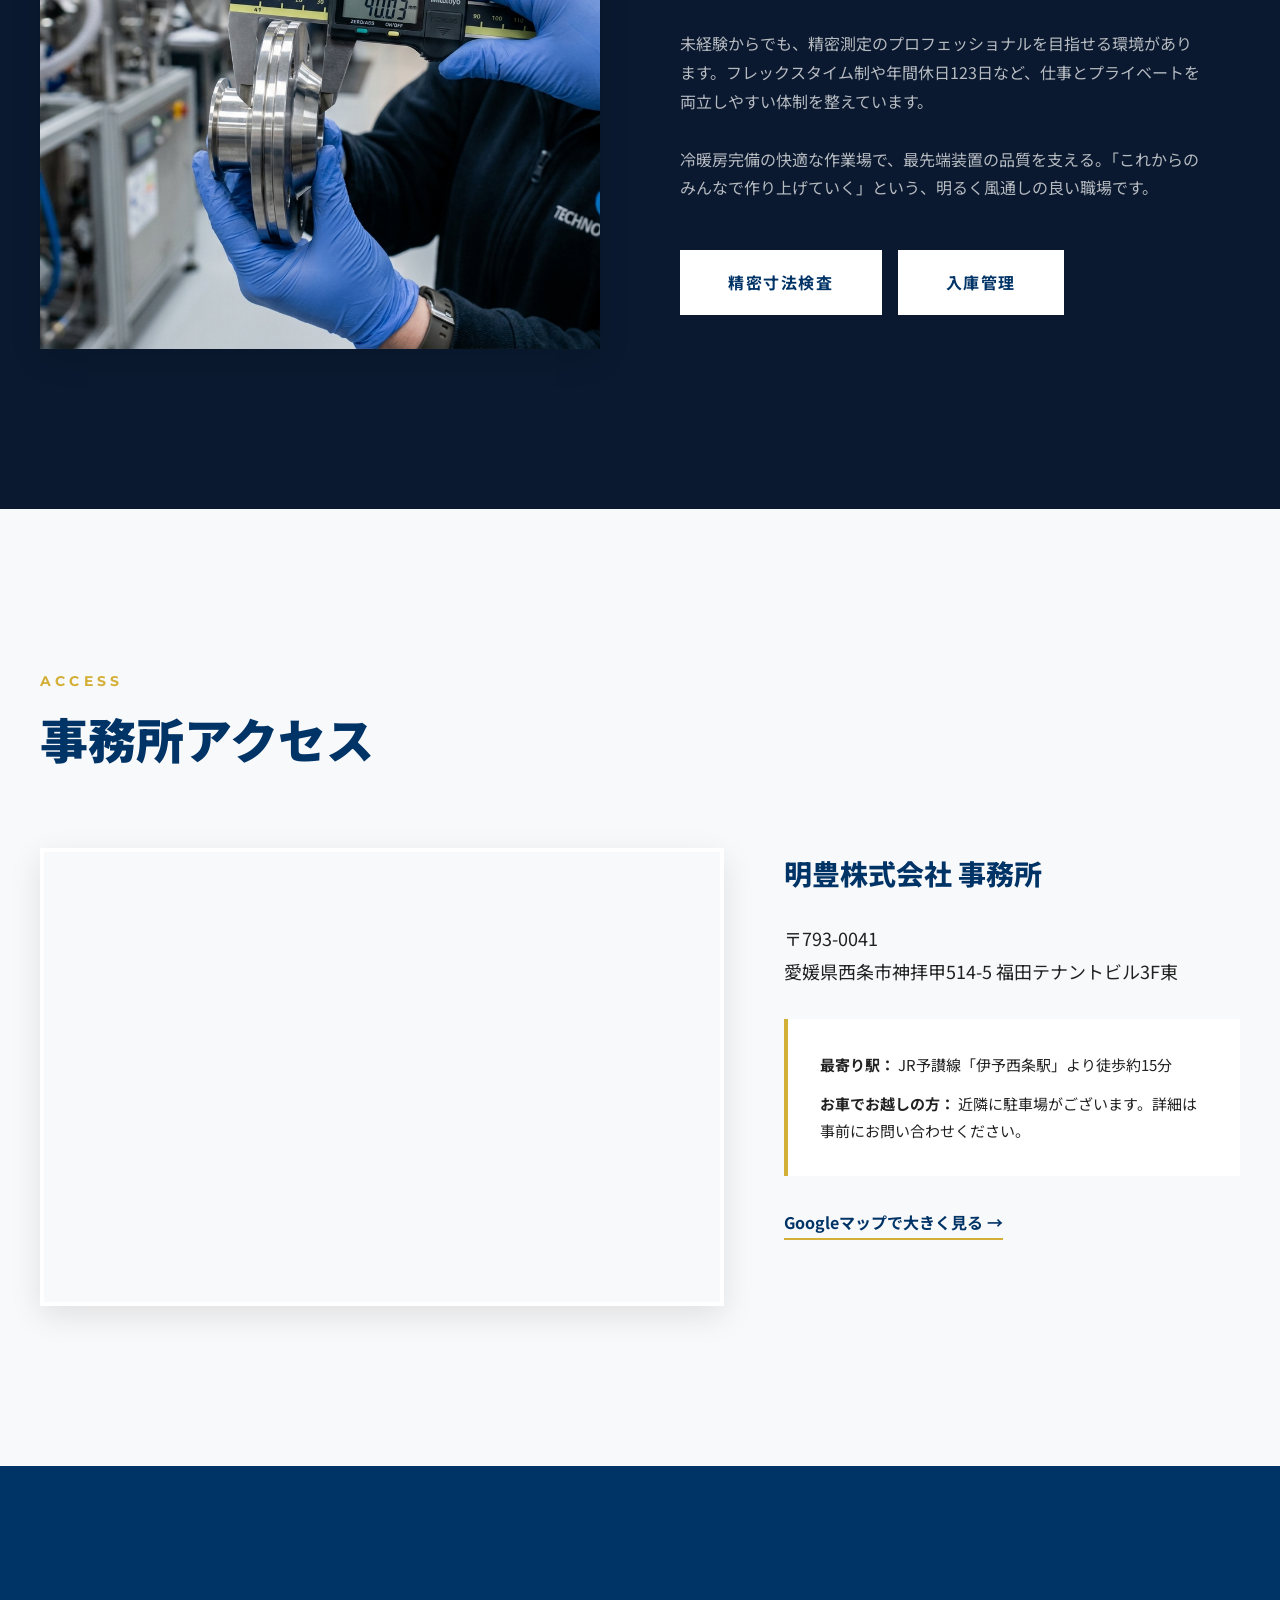
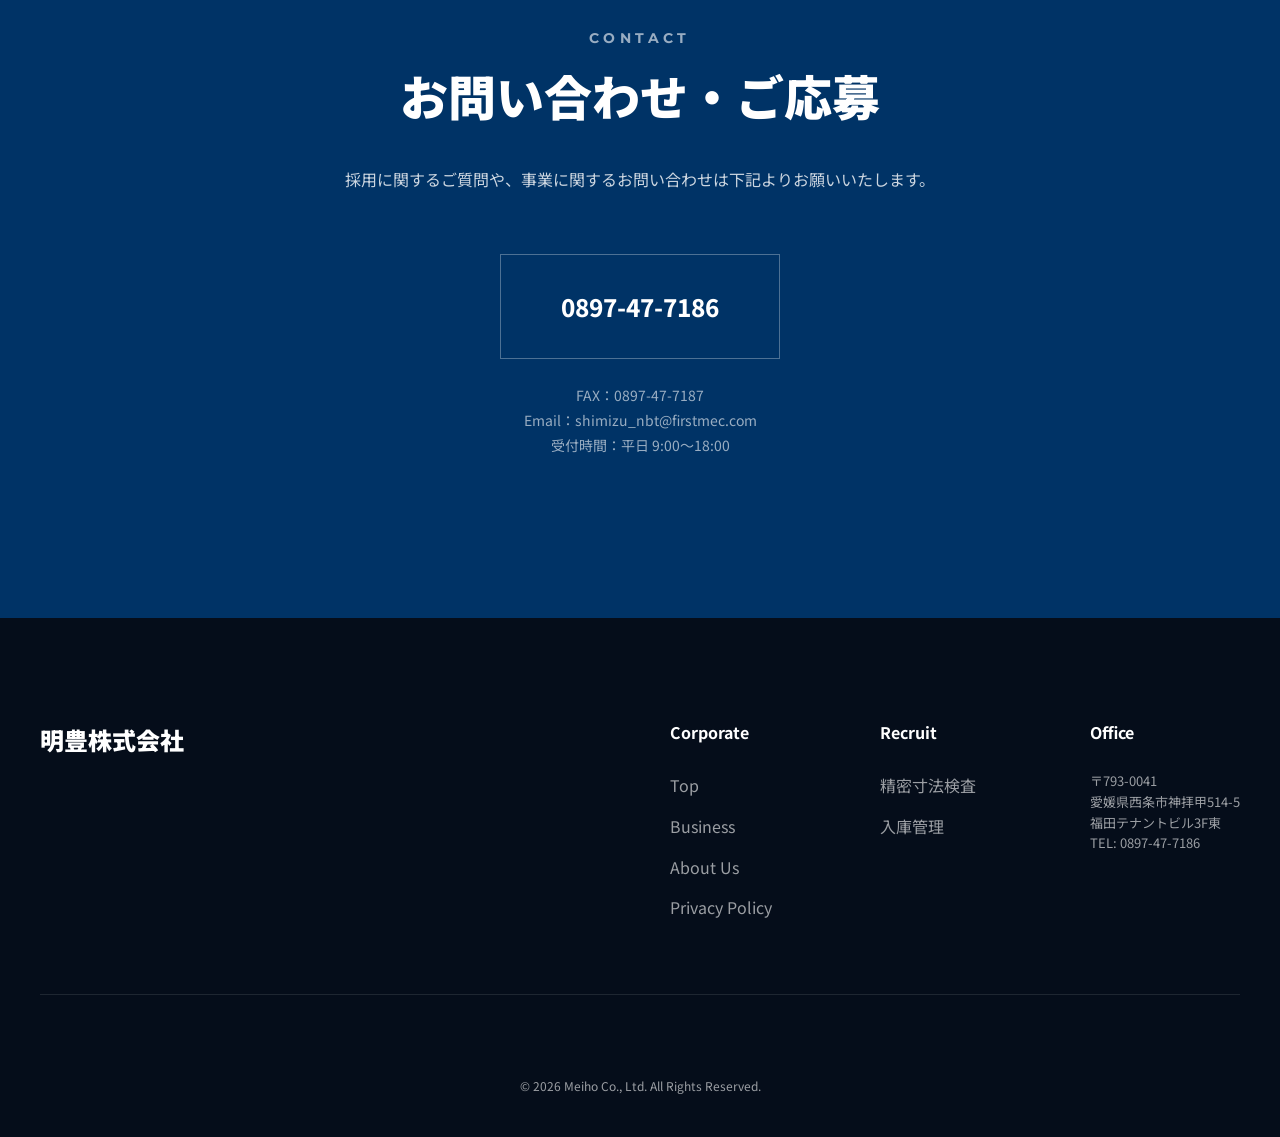
==== commit ea41bbfa: "Update recruit section image with precision measurement image" ====
--- a/index.html
+++ b/index.html
@@ -114,7 +114,7 @@
     <div class="section__inner">
       <div class="recruit-grid">
         <div class="recruit-image" data-animate>
-          <img src="https://images.unsplash.com/photo-1565793298595-6a879b1d9492?auto=format&fit=crop&q=80&w=1000" alt="プロフェッショナルの仕事">
+          <img src="inspection_work.png" alt="工場内での精密検査の様子">
         </div>
         <div class="recruit-content" data-animate>
           <span class="section-label">Join Our Team</span>
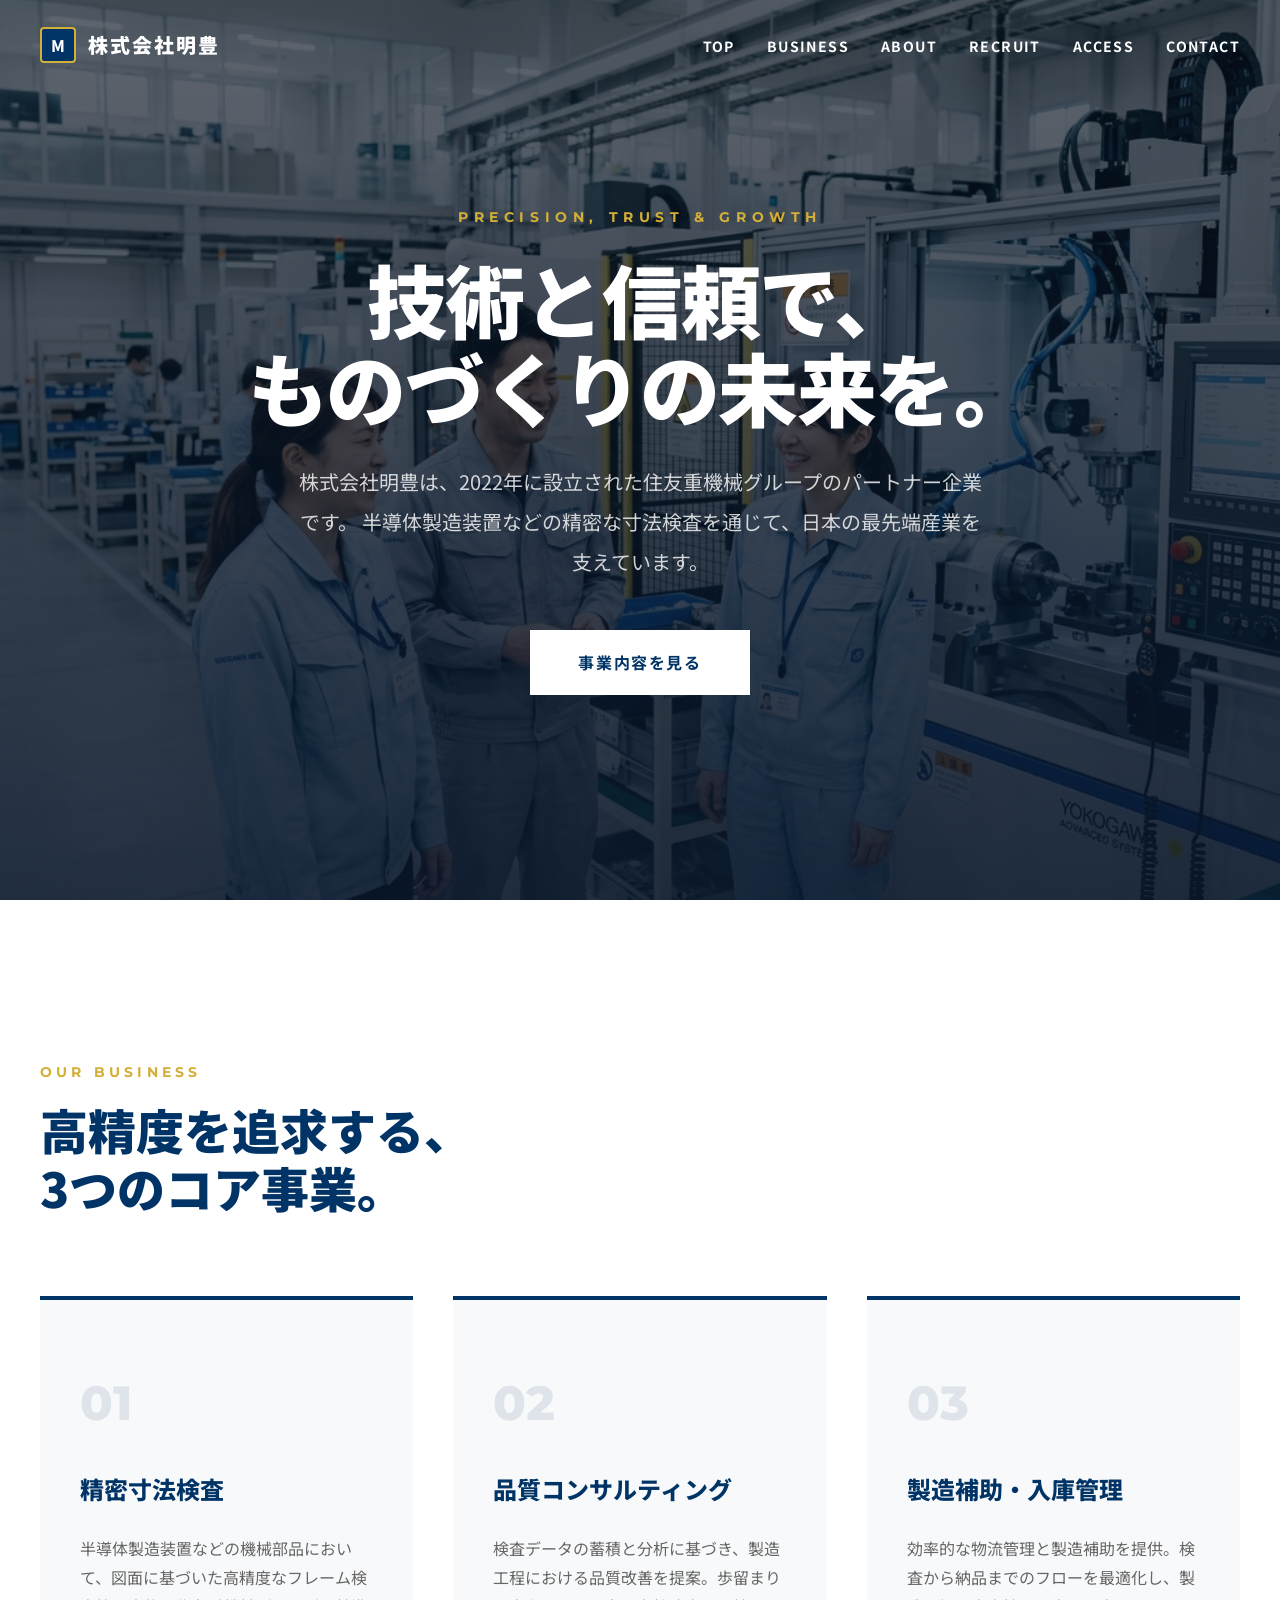
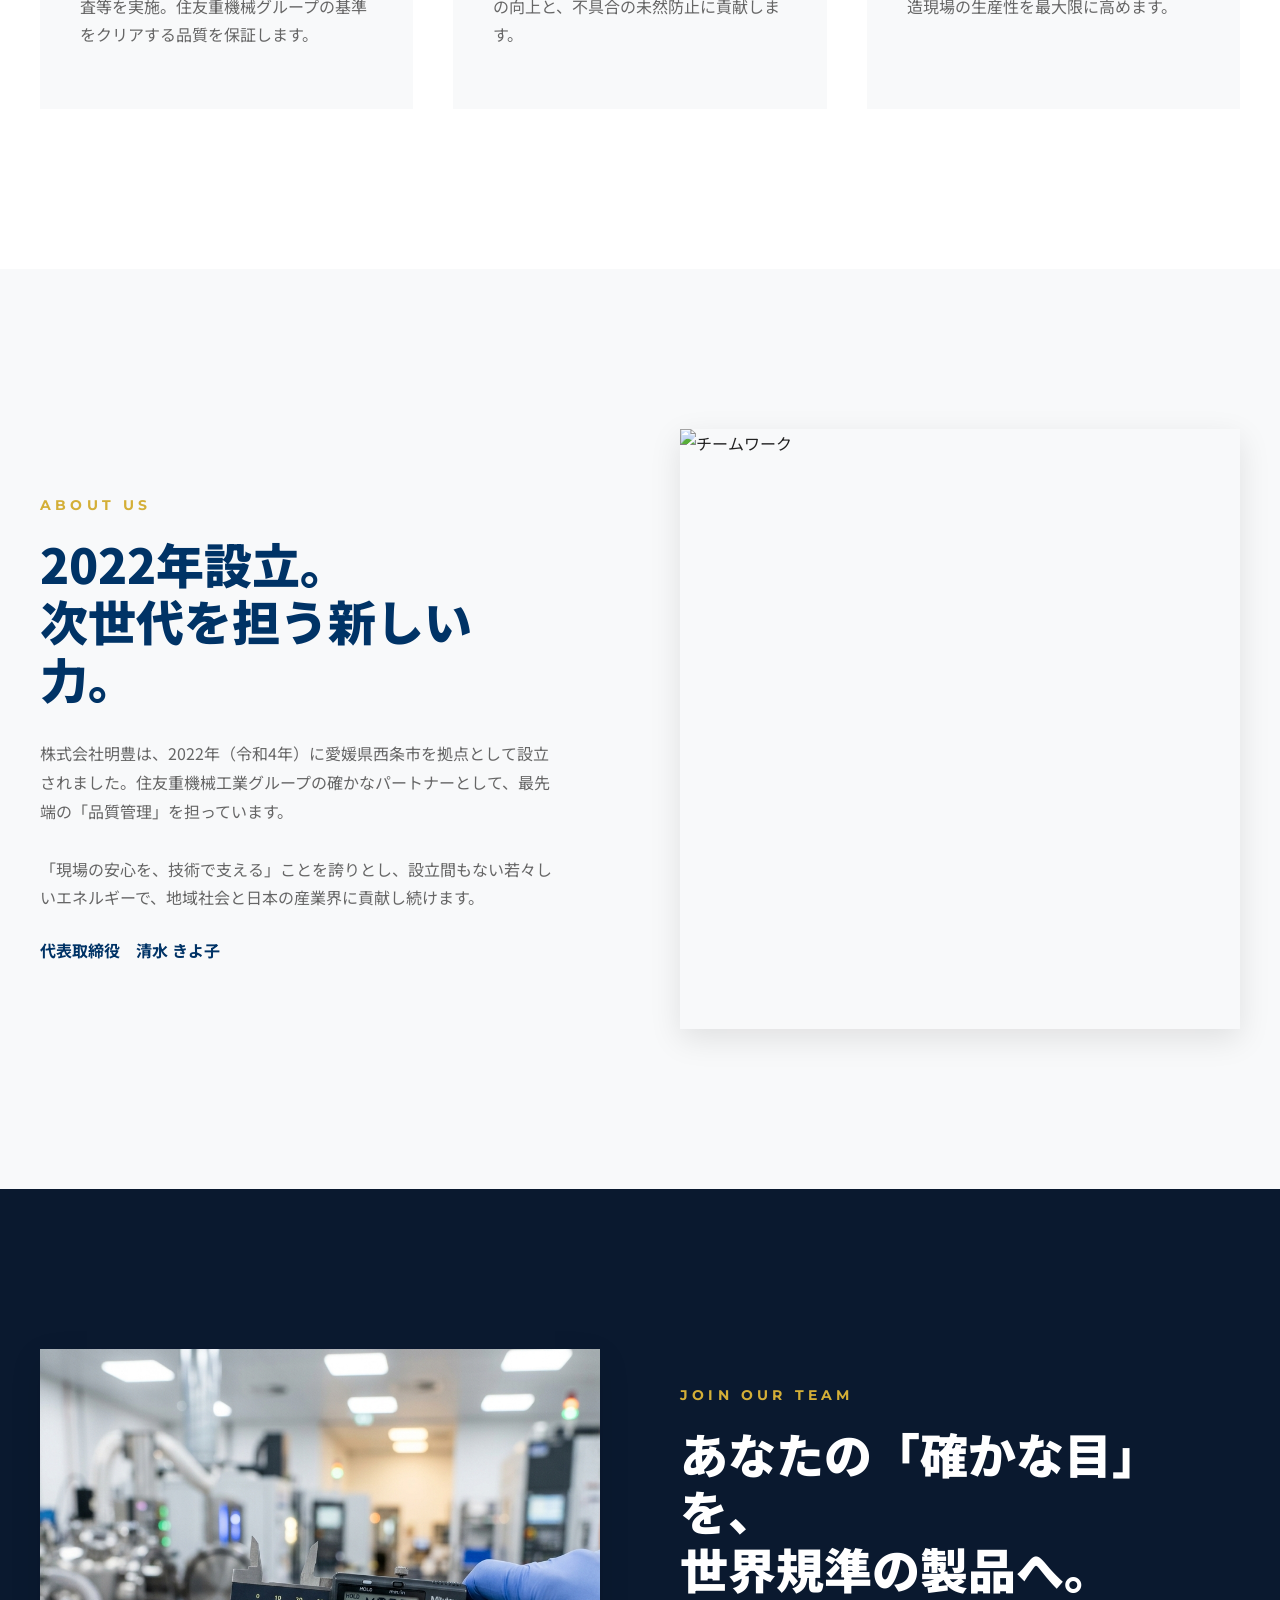
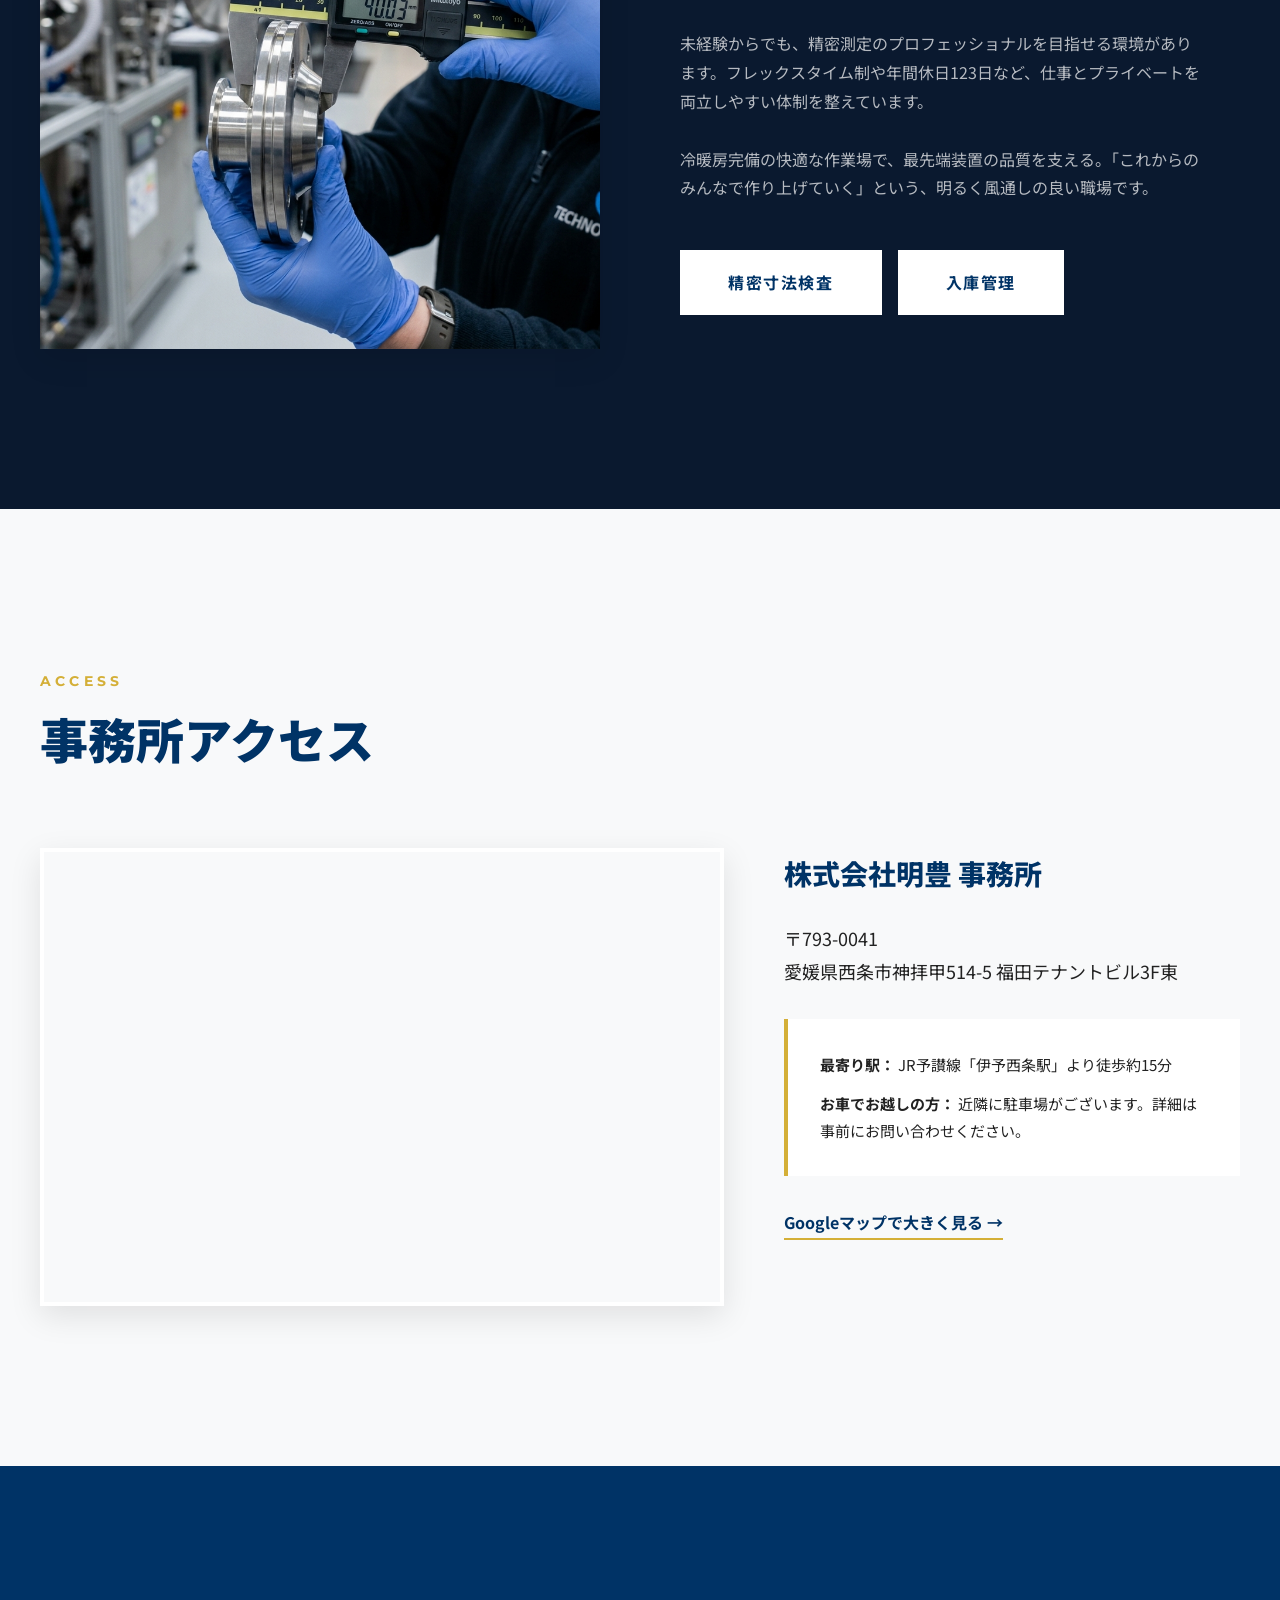
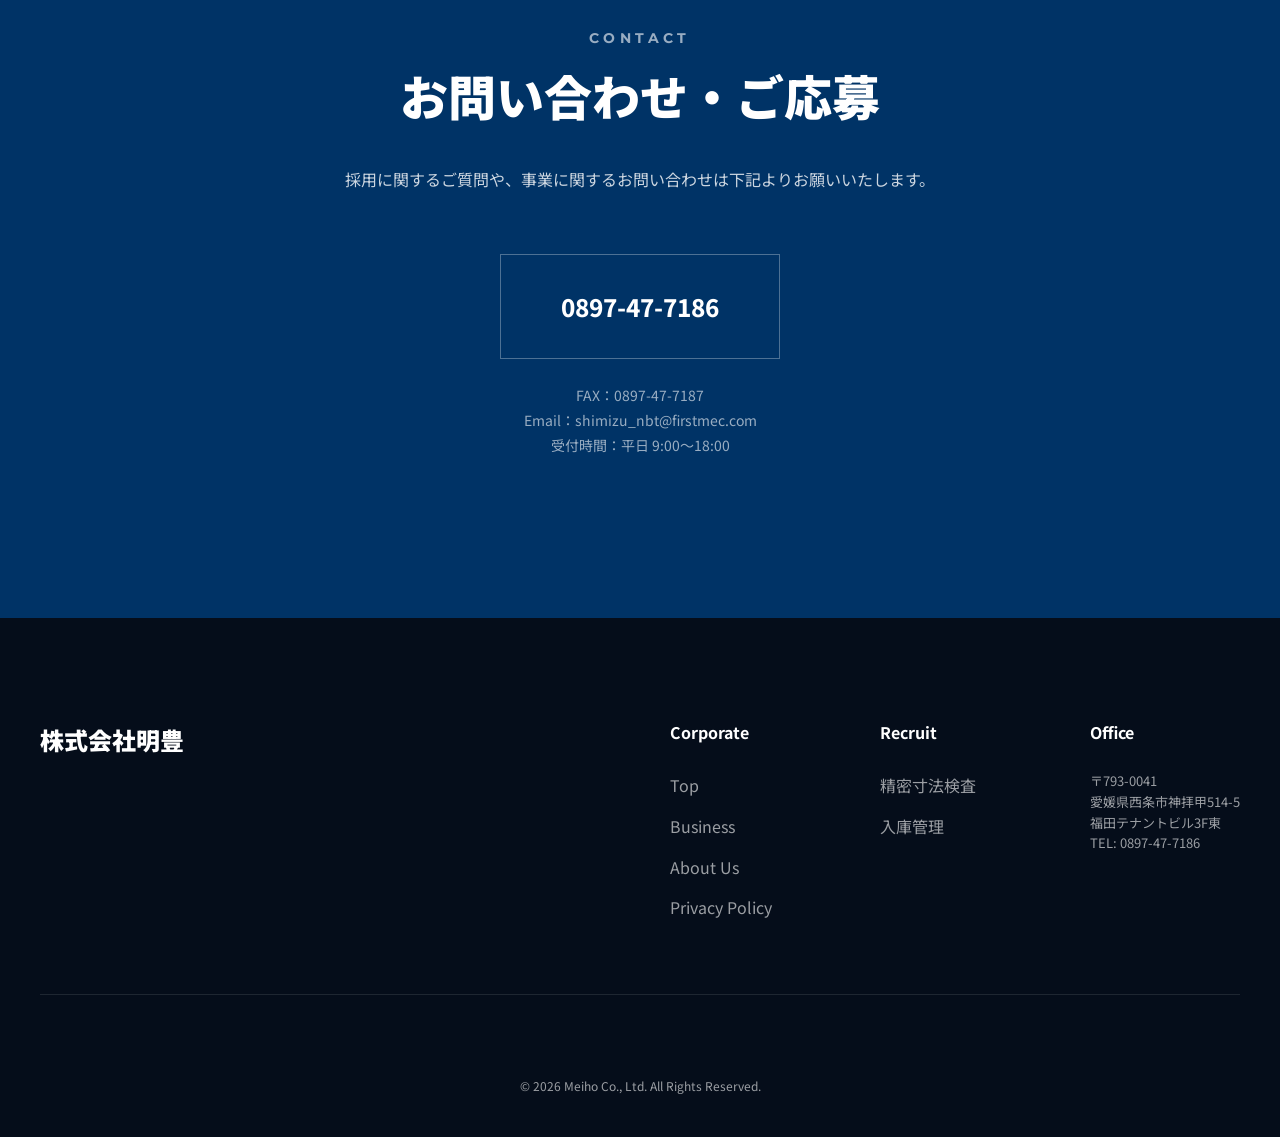
==== commit 276b61d3: "chore: 会社名を株式会社明豊に変更、代表者名を清水 きよ子に更新" ====
--- a/index.html
+++ b/index.html
@@ -3,8 +3,8 @@
 <head>
   <meta charset="UTF-8">
   <meta name="viewport" content="width=device-width, initial-scale=1.0">
-  <title>明豊株式会社 | 住友重機械グループの精密検査・品質管理</title>
-  <meta name="description" content="明豊株式会社は、住友重機械グループのパートナーとして、高精度な寸法検査と品質管理を提供しています。製造現場の「安心」と「信頼」を技術で支えます。">
+  <title>株式会社明豊 | 住友重機械グループの精密検査・品質管理</title>
+  <meta name="description" content="株式会社明豊は、住友重機械グループのパートナーとして、高精度な寸法検査と品質管理を提供しています。製造現場の「安心」と「信頼」を技術で支えます。">
   <link rel="stylesheet" href="style.css">
   <link rel="preconnect" href="https://fonts.googleapis.com">
   <link href="https://fonts.googleapis.com/css2?family=Noto+Sans+JP:wght@400;500;700;900&family=Montserrat:wght@400;700;800;900&display=swap" rel="stylesheet">
@@ -17,7 +17,7 @@
       <a href="index.html" class="header__logo">
         <!-- Logo Icon - Easily replaceable -->
         <div class="logo-icon">M</div>
-        <span class="header__logo-text">明豊株式会社</span>
+        <span class="header__logo-text">株式会社明豊</span>
       </a>
       <nav class="header__nav">
         <ul class="header__nav-list">
@@ -45,7 +45,7 @@
         ものづくりの未来を。
       </h1>
       <p class="hero__lead" data-animate>
-        明豊株式会社は、2022年に設立された住友重機械グループのパートナー企業です。
+        株式会社明豊は、2022年に設立された住友重機械グループのパートナー企業です。
         半導体製造装置などの精密な寸法検査を通じて、日本の最先端産業を支えています。
       </p>
       <div class="hero__actions" data-animate>
@@ -95,11 +95,11 @@
           <span class="section-label">About Us</span>
           <h2 class="section-title">2022年設立。<br>次世代を担う新しい力。</h2>
           <p style="margin-top: 32px; color: var(--color-text-muted);">
-            明豊株式会社は、2022年（令和4年）に愛媛県西条市を拠点として設立されました。住友重機械工業グループの確かなパートナーとして、最先端の「品質管理」を担っています。<br><br>
+            株式会社明豊は、2022年（令和4年）に愛媛県西条市を拠点として設立されました。住友重機械工業グループの確かなパートナーとして、最先端の「品質管理」を担っています。<br><br>
             「現場の安心を、技術で支える」ことを誇りとし、設立間もない若々しいエネルギーで、地域社会と日本の産業界に貢献し続けます。
           </p>
           <p style="margin-top: 24px; font-weight: 700; color: var(--color-primary);">
-            代表取締役　清水 信孝
+            代表取締役　清水 きよ子
           </p>
         </div>
         <div class="recruit-image" data-animate>
@@ -144,7 +144,7 @@
           <iframe src="https://www.google.com/maps/embed?pb=!1m16!1m12!1m3!1d3310.974488007001!2d133.1778161762899!3d33.91605617320864!2m3!1f0!2f0!3f0!3m2!1i1024!2i768!4f13.1!2m1!1z5oSb5aqb55yM6KW_5p2h5biC56We5oud55SyNTE0LTU!5e0!3m2!1sja!2sjp!4v1776256854699!5m2!1sja!2sjp" width="100%" height="450" style="border:0;" allowfullscreen="" loading="lazy" referrerpolicy="no-referrer-when-downgrade"></iframe>
         </div>
         <div class="access-info">
-          <h3 class="access-info__title">明豊株式会社 事務所</h3>
+          <h3 class="access-info__title">株式会社明豊 事務所</h3>
           <p class="access-info__address">
             〒793-0041<br>
             愛媛県西条市神拝甲514-5 福田テナントビル3F東
@@ -184,7 +184,7 @@
   <footer class="footer">
     <div class="footer__inner">
       <div class="footer-top">
-        <div class="footer-logo">明豊株式会社</div>
+        <div class="footer-logo">株式会社明豊</div>
         <div class="footer-links">
           <div>
             <h4>Corporate</h4>
--- a/style.css
+++ b/style.css
@@ -1,5 +1,5 @@
 /* ==========================================
-   明豊株式会社 コーポレートサイト - プレミアム・スタイルシート
+   株式会社明豊 コーポレートサイト - プレミアム・スタイルシート
    ========================================== */
 
 /* ---------- デザインシステム ---------- */
@@ -528,3 +528,131 @@
   font-size: 0.75rem;
 }
 
+
+/* ---------- SCHEDULE / TIMELINE ---------- */
+.schedule-section {
+  padding: 80px 0;
+}
+
+.schedule-list {
+  position: relative;
+  max-width: 700px;
+  margin: 0 auto;
+  padding: 20px 0;
+}
+
+/* 中央の縦線 */
+.schedule-list::before {
+  content: '';
+  position: absolute;
+  top: 0;
+  left: 50%;
+  width: 2px;
+  height: 100%;
+  background: var(--color-border);
+  transform: translateX(-50%);
+}
+
+.schedule-item {
+  position: relative;
+  margin-bottom: 60px;
+  width: 100%;
+  display: flex;
+  justify-content: space-between;
+  align-items: center;
+}
+
+.schedule-item:last-child {
+  margin-bottom: 0;
+}
+
+/* タイムラインの点 */
+.schedule-dot {
+  position: absolute;
+  left: 50%;
+  top: 50%;
+  width: 16px;
+  height: 16px;
+  background: var(--color-accent);
+  border: 4px solid var(--color-white);
+  border-radius: 50%;
+  transform: translate(-50%, -50%);
+  z-index: 2;
+  box-shadow: var(--shadow-sm);
+}
+
+.schedule-time {
+  width: 45%;
+  font-family: var(--font-en);
+  font-weight: 800;
+  font-size: 1.25rem;
+  color: var(--color-primary);
+  text-align: right;
+  padding-right: 30px;
+}
+
+.schedule-content {
+  width: 45%;
+  padding-left: 30px;
+}
+
+.schedule-box {
+  background: var(--color-white);
+  padding: 20px 24px;
+  border-radius: 4px;
+  box-shadow: var(--shadow-md);
+  border-left: 4px solid var(--color-primary);
+  transition: var(--transition);
+}
+
+.schedule-item:hover .schedule-box {
+  transform: translateX(10px);
+  box-shadow: var(--shadow-lg);
+  border-left-color: var(--color-accent);
+}
+
+.schedule-box h4 {
+  font-size: 1.125rem;
+  font-weight: 700;
+  margin-bottom: 4px;
+}
+
+.schedule-box p {
+  font-size: 0.875rem;
+  color: var(--color-text-muted);
+  line-height: 1.5;
+}
+
+/* レスポンシブ対応 */
+@media (max-width: 768px) {
+  .schedule-list::before {
+    left: 20px;
+  }
+
+  .schedule-dot {
+    left: 20px;
+  }
+
+  .schedule-item {
+    flex-direction: column;
+    align-items: flex-start;
+    padding-left: 50px;
+  }
+
+  .schedule-time {
+    width: 100%;
+    text-align: left;
+    padding-right: 0;
+    margin-bottom: 10px;
+    font-size: 1.125rem;
+  }
+
+  .schedule-content {
+    width: 100%;
+    padding-left: 0;
+  }
+
+  .schedule-item:hover .schedule-box {
+    transform: translateY(-5px);
+  }
+}
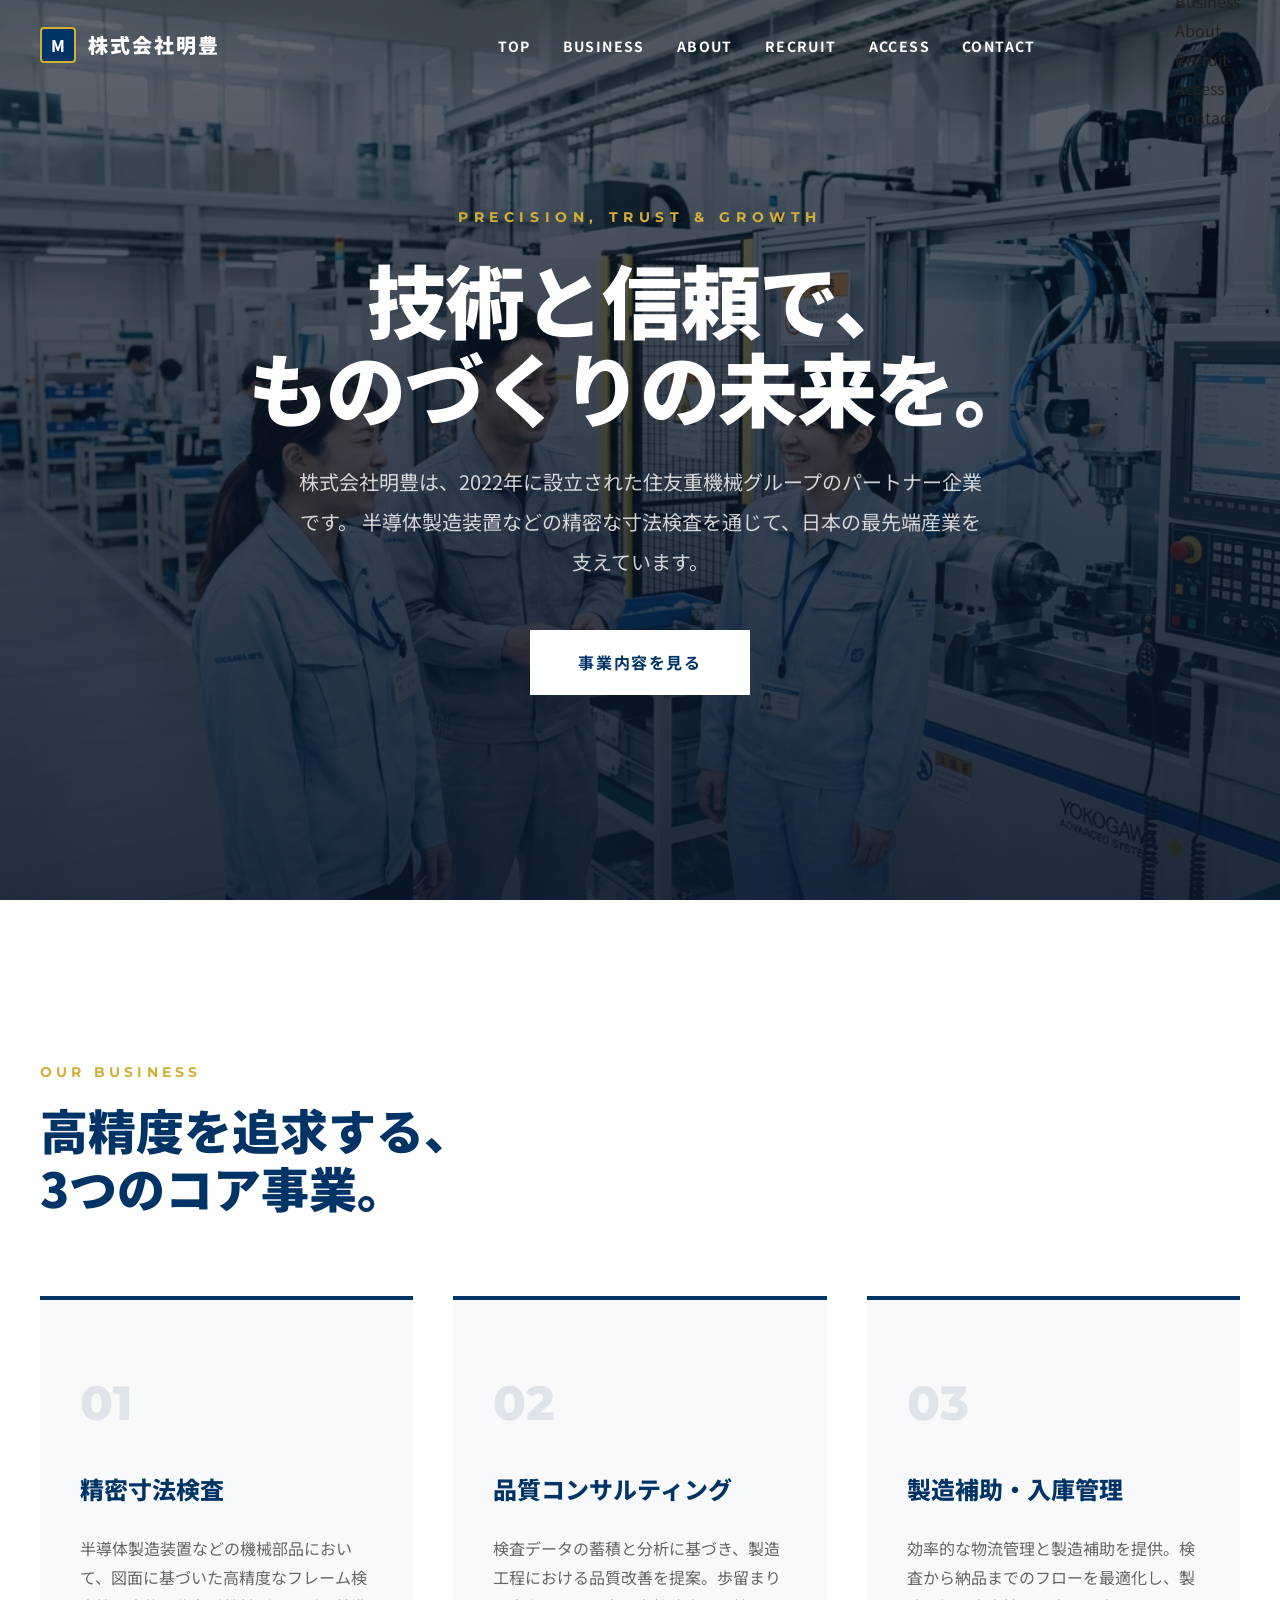
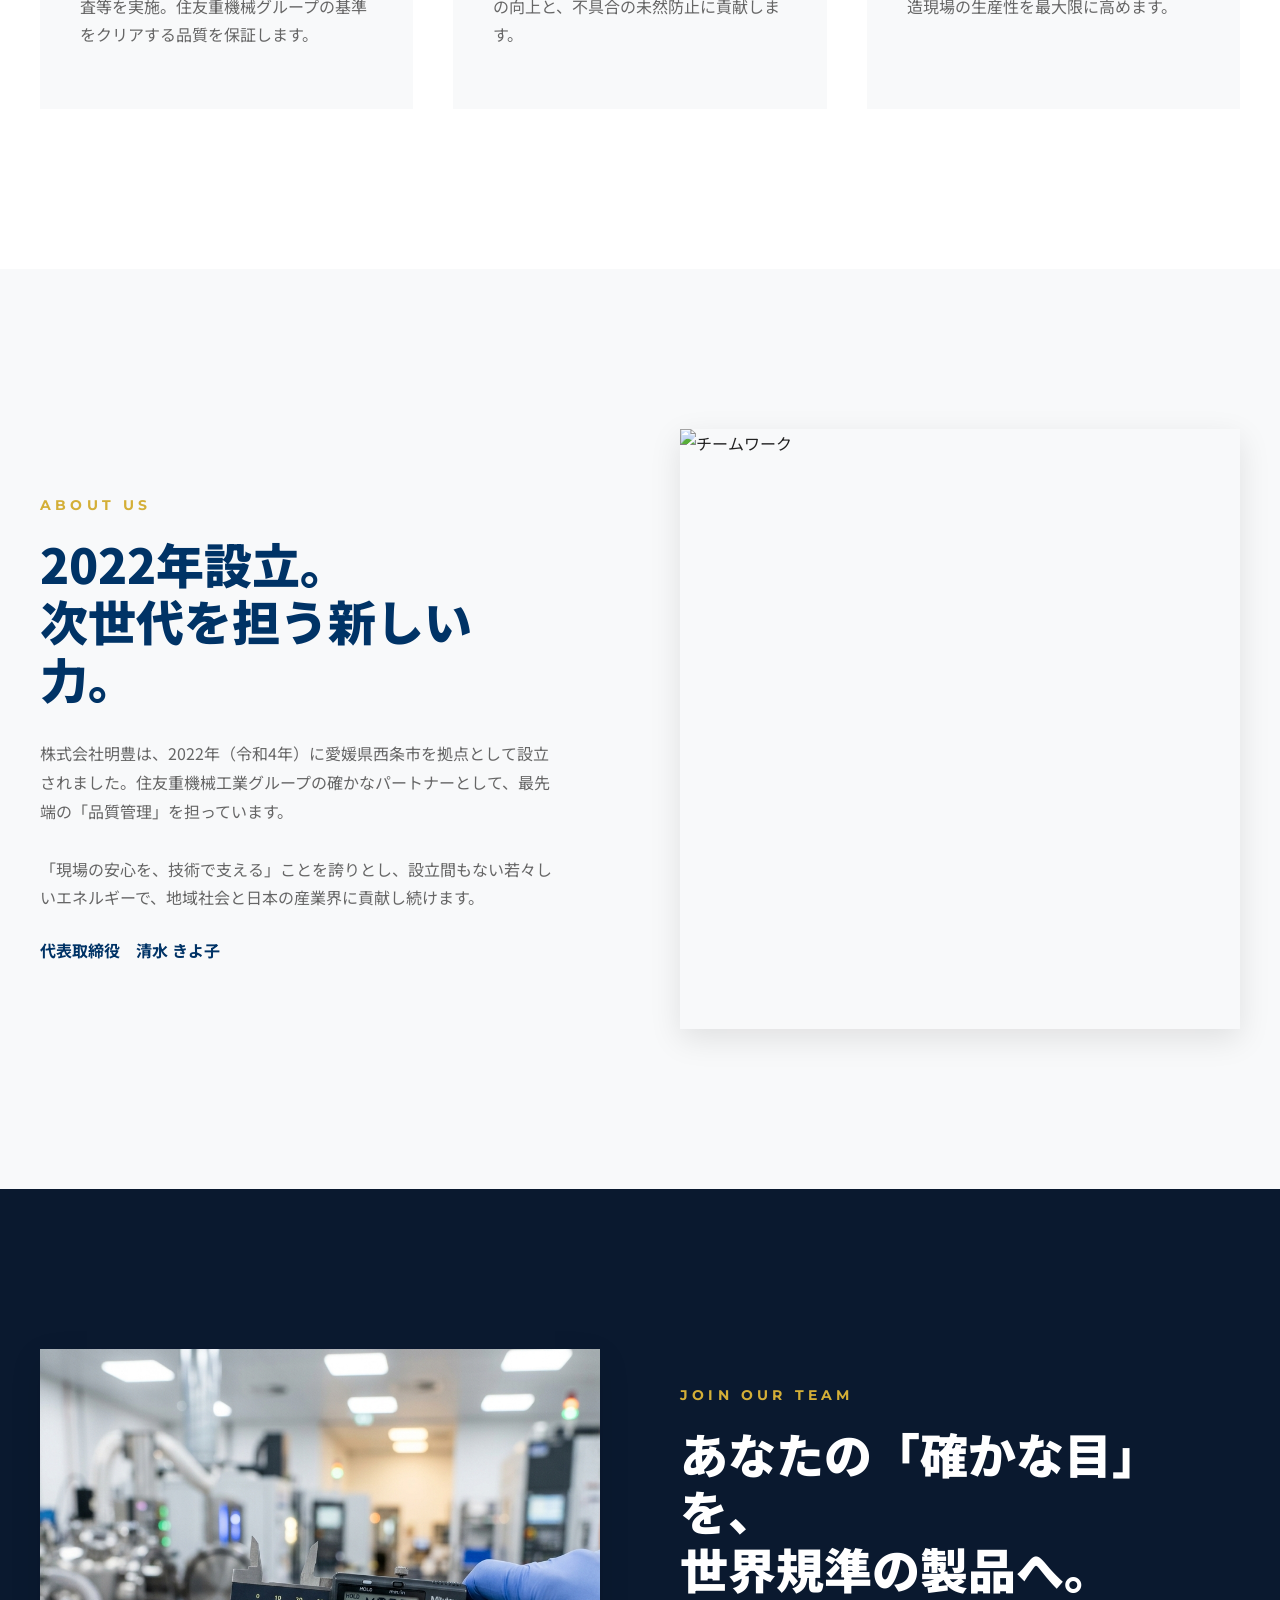
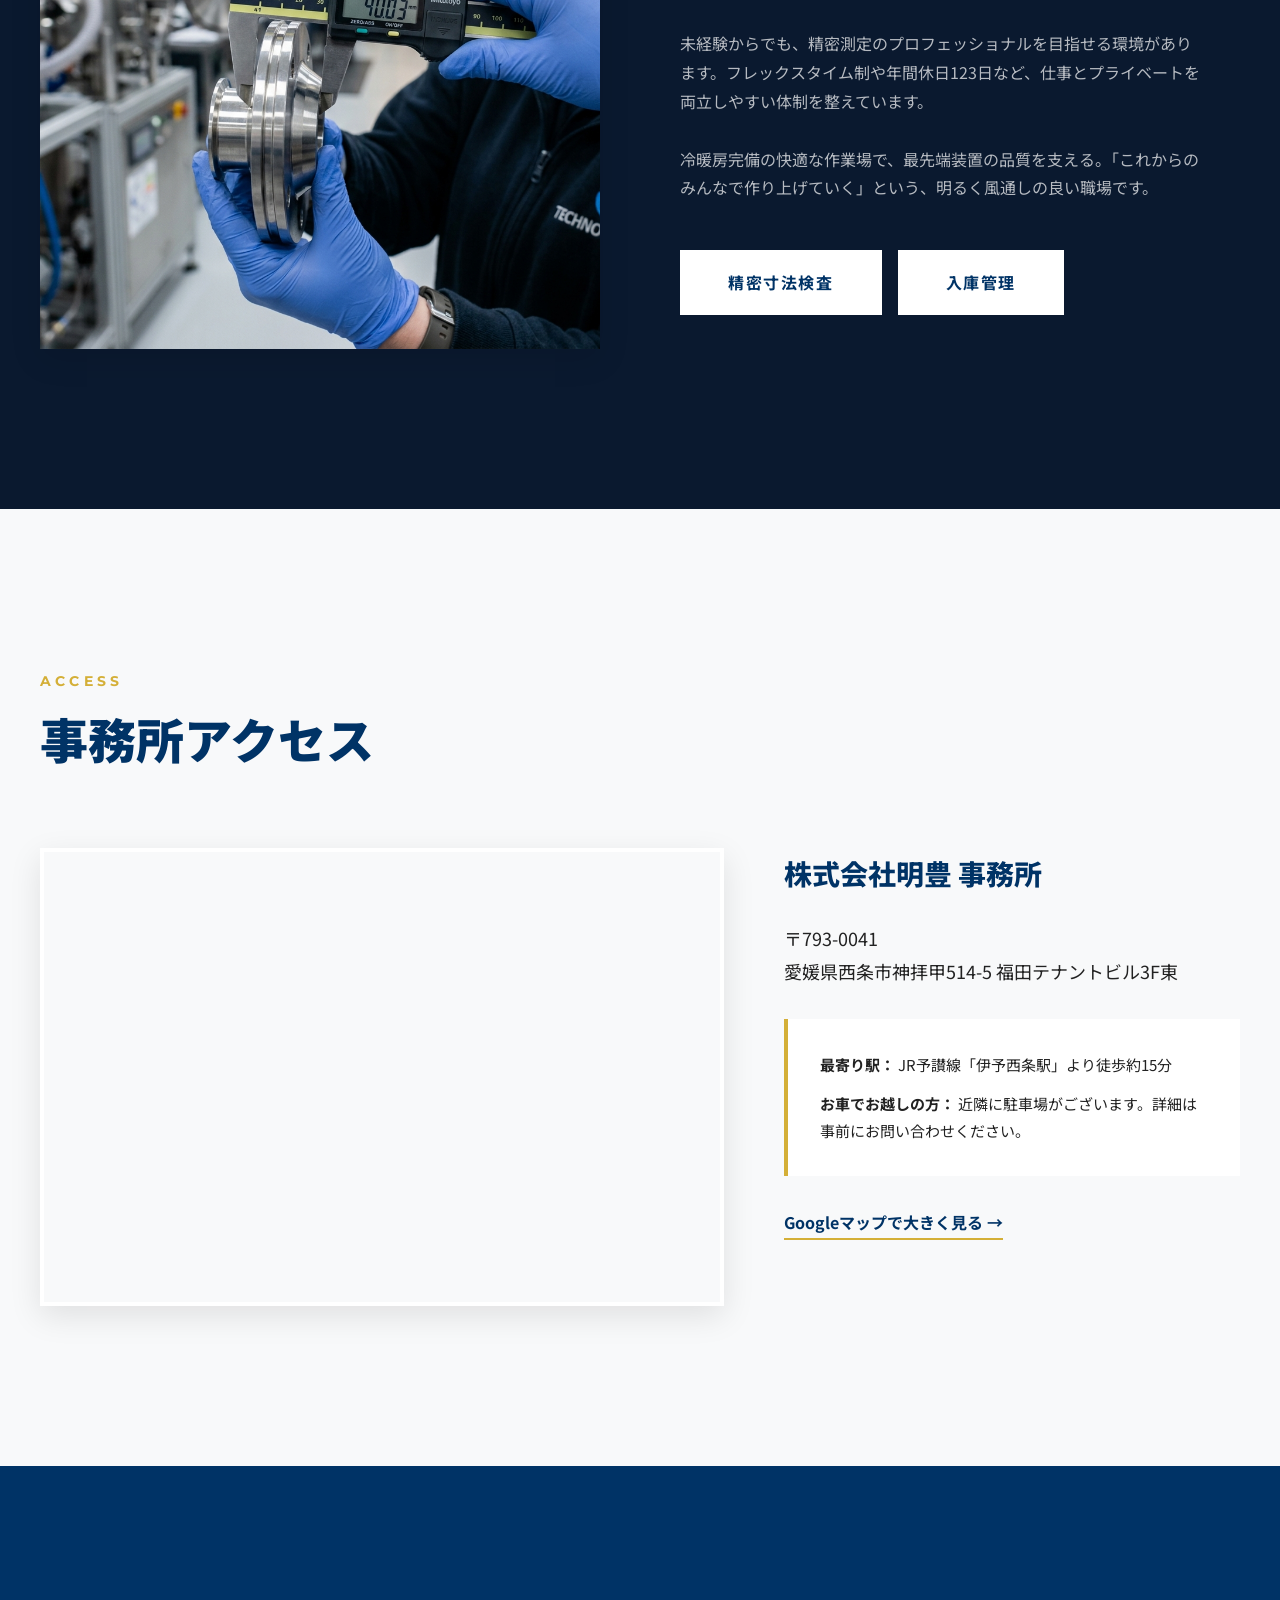
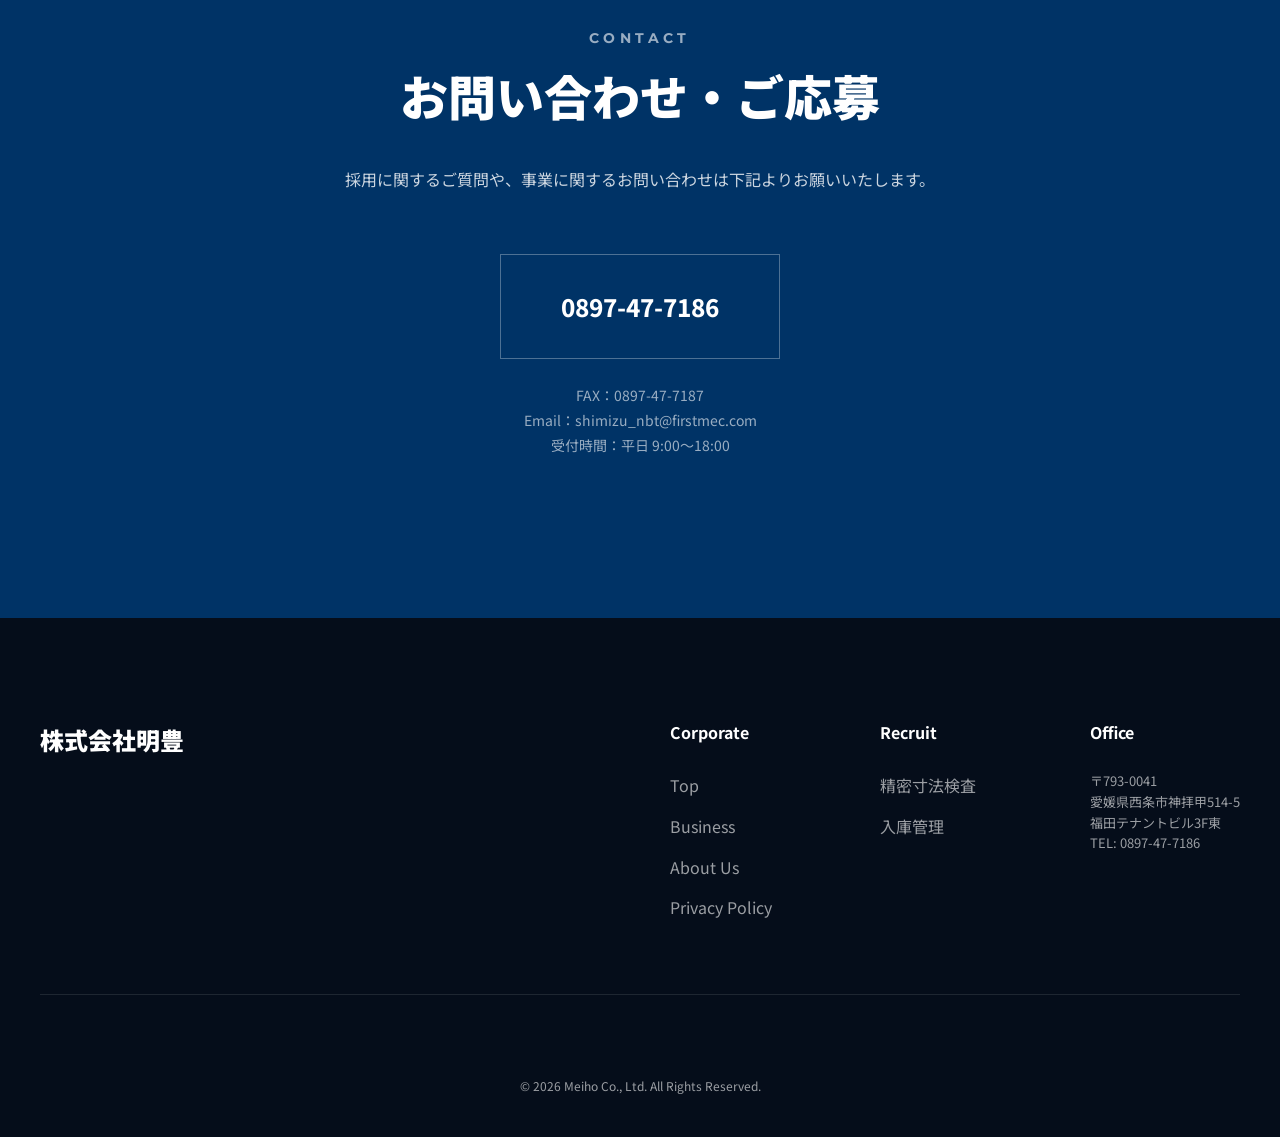
==== commit 9fa8e814: "feat: レスポンシブデザイン対応（ハンバーガーメニュー、モバイルレイアウト最適化）" ====
--- a/index.html
+++ b/index.html
@@ -19,8 +19,26 @@
         <div class="logo-icon">M</div>
         <span class="header__logo-text">株式会社明豊</span>
       </a>
+      <!-- Hamburger Icon -->
+      <div class="hamburger" id="hamburger">
+        <span></span>
+        <span></span>
+        <span></span>
+      </div>
+      <!-- PC Nav -->
       <nav class="header__nav">
         <ul class="header__nav-list">
+          <li><a href="#top">Top</a></li>
+          <li><a href="#business">Business</a></li>
+          <li><a href="#about">About</a></li>
+          <li><a href="#recruit">Recruit</a></li>
+          <li><a href="#access">Access</a></li>
+          <li><a href="#contact">Contact</a></li>
+        </ul>
+      </nav>
+      <!-- Mobile Nav -->
+      <nav class="mobile-nav" id="mobile-nav">
+        <ul class="mobile-nav-list">
           <li><a href="#top">Top</a></li>
           <li><a href="#business">Business</a></li>
           <li><a href="#about">About</a></li>
@@ -247,7 +265,20 @@
 
     document.querySelectorAll('[data-animate]').forEach(el => observer.observe(el));
 
-
+    // Mobile Menu Toggle Logic
+    const hamburger = document.getElementById('hamburger');
+    const body = document.body;
+
+    hamburger.addEventListener('click', () => {
+      body.classList.toggle('nav-open');
+    });
+
+    // Close menu when a link is clicked
+    document.querySelectorAll('.mobile-nav-list a').forEach(link => {
+      link.addEventListener('click', () => {
+        body.classList.remove('nav-open');
+      });
+    });
 
     // Smooth Scroll Offset
     document.querySelectorAll('a[href^="#"]').forEach(anchor => {
--- a/style.css
+++ b/style.css
@@ -656,3 +656,149 @@
     transform: translateY(-5px);
   }
 }
+
+/* ---------- RESPONSIVE / MEDIA QUERIES ---------- */
+
+@media (max-width: 1024px) {
+  .section { padding: 80px 0; }
+  .recruit-grid { gap: 40px; }
+  .hero__title { font-size: clamp(2rem, 10vw, 4rem); }
+}
+
+@media (max-width: 768px) {
+  /* Header & Nav */
+  .header { padding: 0 20px; height: 70px; }
+  .header.is-scrolled { height: 60px; }
+  
+  .header__logo-text {
+    font-size: 1.125rem;
+    white-space: nowrap;
+  }
+
+  .header__nav {
+    display: none; /* PC用ナビを隠す */
+  }
+
+  /* Hamburger Icon */
+  .hamburger {
+    display: block;
+    width: 30px;
+    height: 20px;
+    position: relative;
+    cursor: pointer;
+    z-index: 1100;
+  }
+
+  .hamburger span {
+    display: block;
+    position: absolute;
+    width: 100%;
+    height: 2px;
+    background: var(--color-primary);
+    transition: var(--transition);
+  }
+
+  .header.is-transparent:not(.is-scrolled) .hamburger span { background: var(--color-white); }
+  .header.is-scrolled .hamburger span { background: var(--color-primary); }
+
+  .hamburger span:nth-child(1) { top: 0; }
+  .hamburger span:nth-child(2) { top: 9px; }
+  .hamburger span:nth-child(3) { bottom: 1px; }
+
+  /* Mobile Menu Open State */
+  .nav-open .hamburger span:nth-child(1) { transform: translateY(9px) rotate(45deg); background: var(--color-white) !important; }
+  .nav-open .hamburger span:nth-child(2) { opacity: 0; }
+  .nav-open .hamburger span:nth-child(3) { transform: translateY(-10px) rotate(-45deg); background: var(--color-white) !important; }
+
+  /* Mobile Overlay Menu */
+  .mobile-nav {
+    position: fixed;
+    top: 0;
+    left: 0;
+    width: 100%;
+    height: 100vh;
+    background: var(--color-primary);
+    z-index: 1050;
+    display: flex;
+    align-items: center;
+    justify-content: center;
+    transition: var(--transition);
+    opacity: 0;
+    visibility: hidden;
+    transform: translateY(-20px);
+  }
+
+  .nav-open .mobile-nav {
+    opacity: 1;
+    visibility: visible;
+    transform: translateY(0);
+  }
+
+  .mobile-nav-list {
+    text-align: center;
+  }
+
+  .mobile-nav-list li {
+    margin-bottom: 24px;
+  }
+
+  .mobile-nav-list a {
+    font-size: 1.5rem;
+    font-weight: 800;
+    color: var(--color-white);
+    display: block;
+    letter-spacing: 0.1em;
+  }
+
+  /* Business Grid */
+  .business-grid {
+    grid-template-columns: 1fr;
+    gap: 20px;
+  }
+
+  .business-card {
+    padding: 40px 30px;
+  }
+
+  /* Recruit/About Grid */
+  .recruit-grid {
+    grid-template-columns: 1fr;
+    gap: 40px;
+  }
+
+  .recruit-content {
+    padding-right: 0;
+    order: 2;
+  }
+
+  .recruit-image {
+    order: 1;
+  }
+
+  .recruit-image img {
+    height: 300px;
+  }
+
+  /* Access */
+  .access-grid {
+    grid-template-columns: 1fr;
+  }
+
+  /* Footer */
+  .footer-top {
+    flex-direction: column;
+    gap: 40px;
+  }
+
+  .footer-links {
+    grid-template-columns: 1fr;
+    gap: 30px;
+  }
+}
+
+@media (max-width: 480px) {
+  .hero__title { font-size: 2.25rem; }
+  .section-title { font-size: 1.75rem; }
+  .hero__content { padding: 0 16px; }
+  .btn { width: 100%; padding: 16px 32px; }
+}
